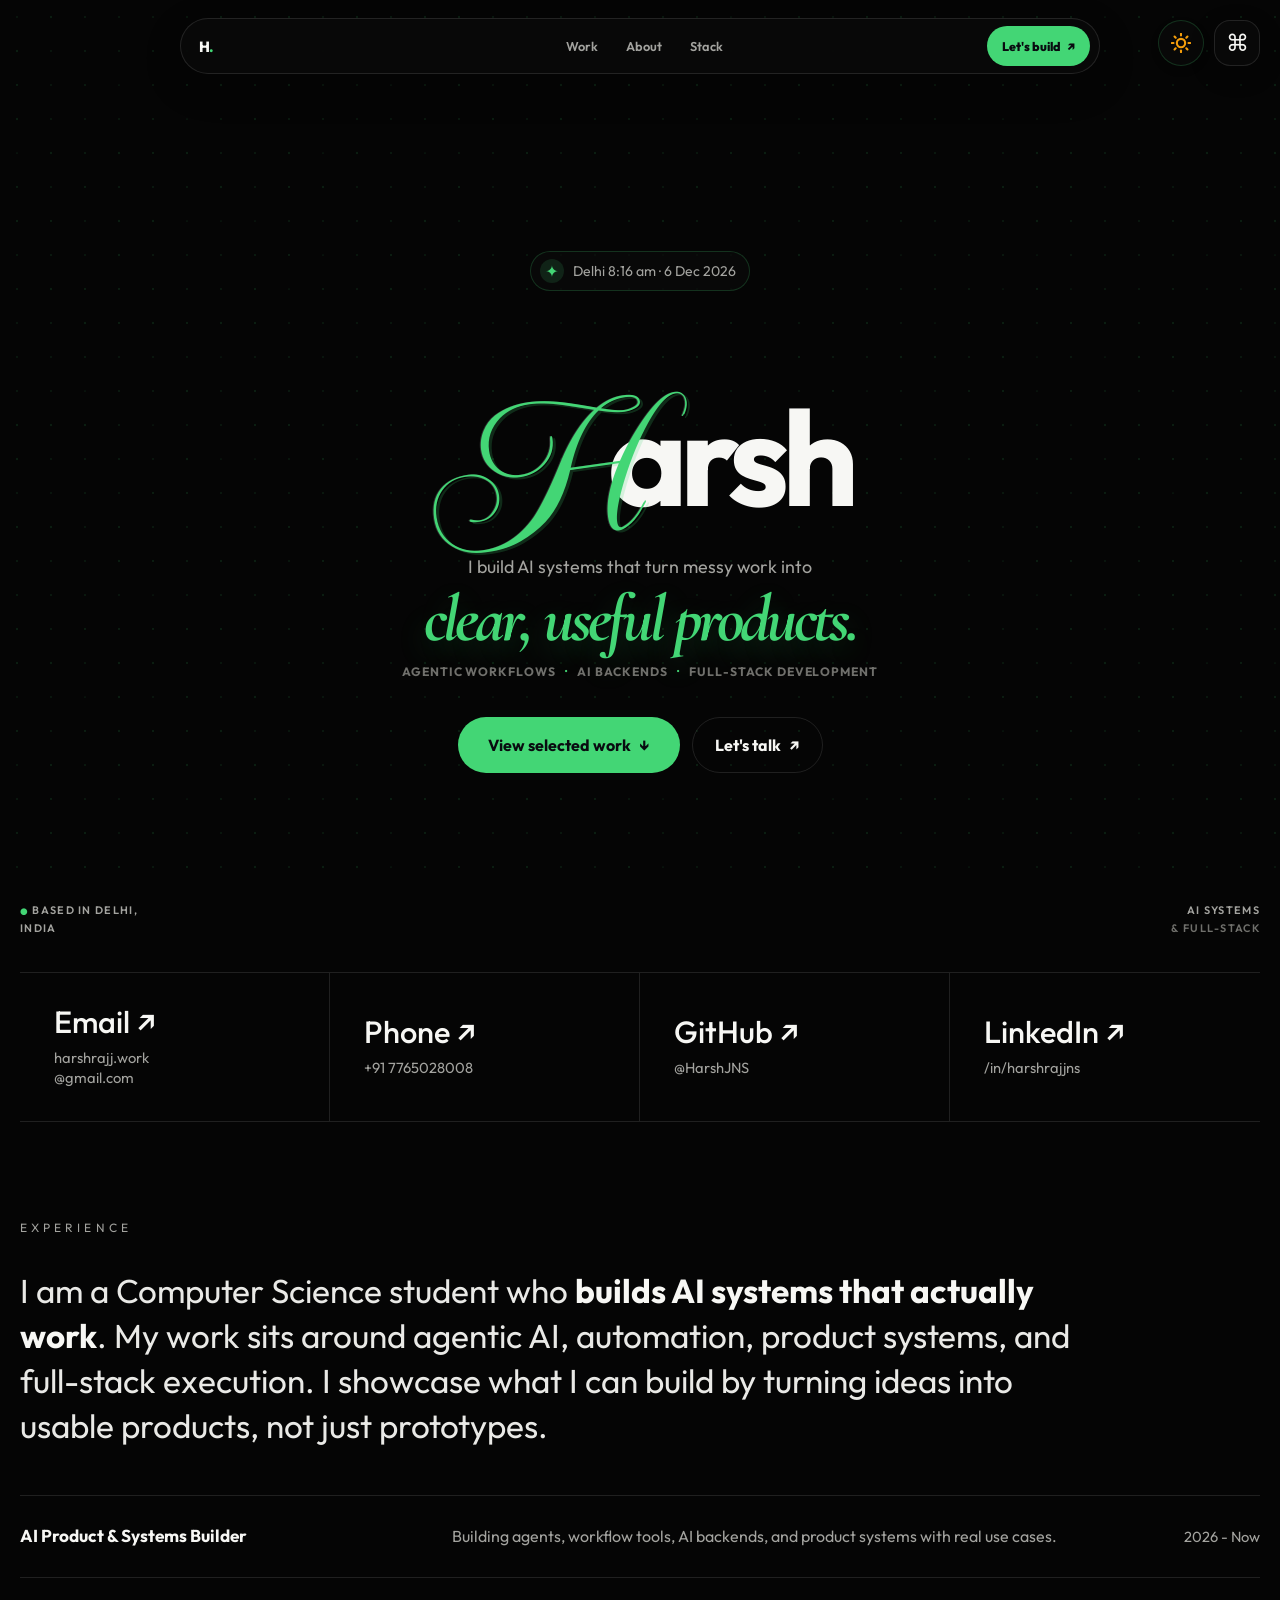
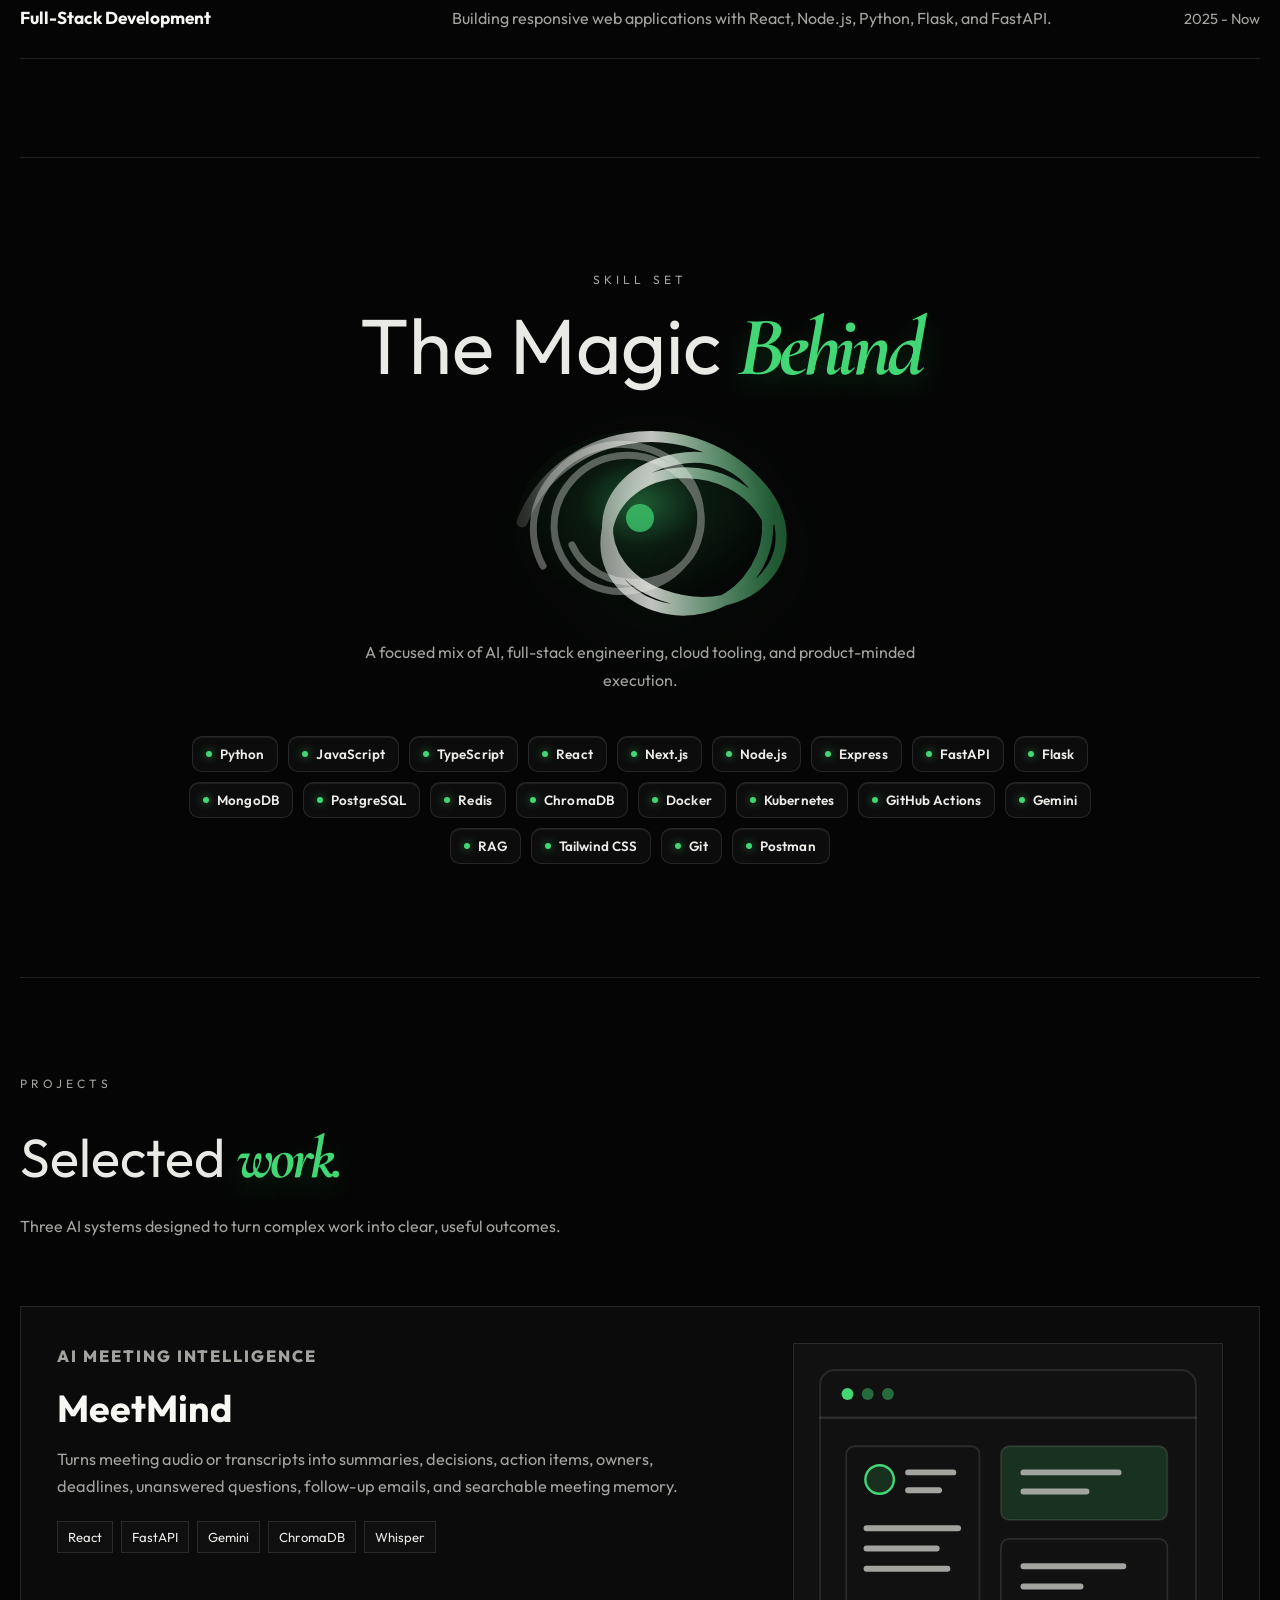
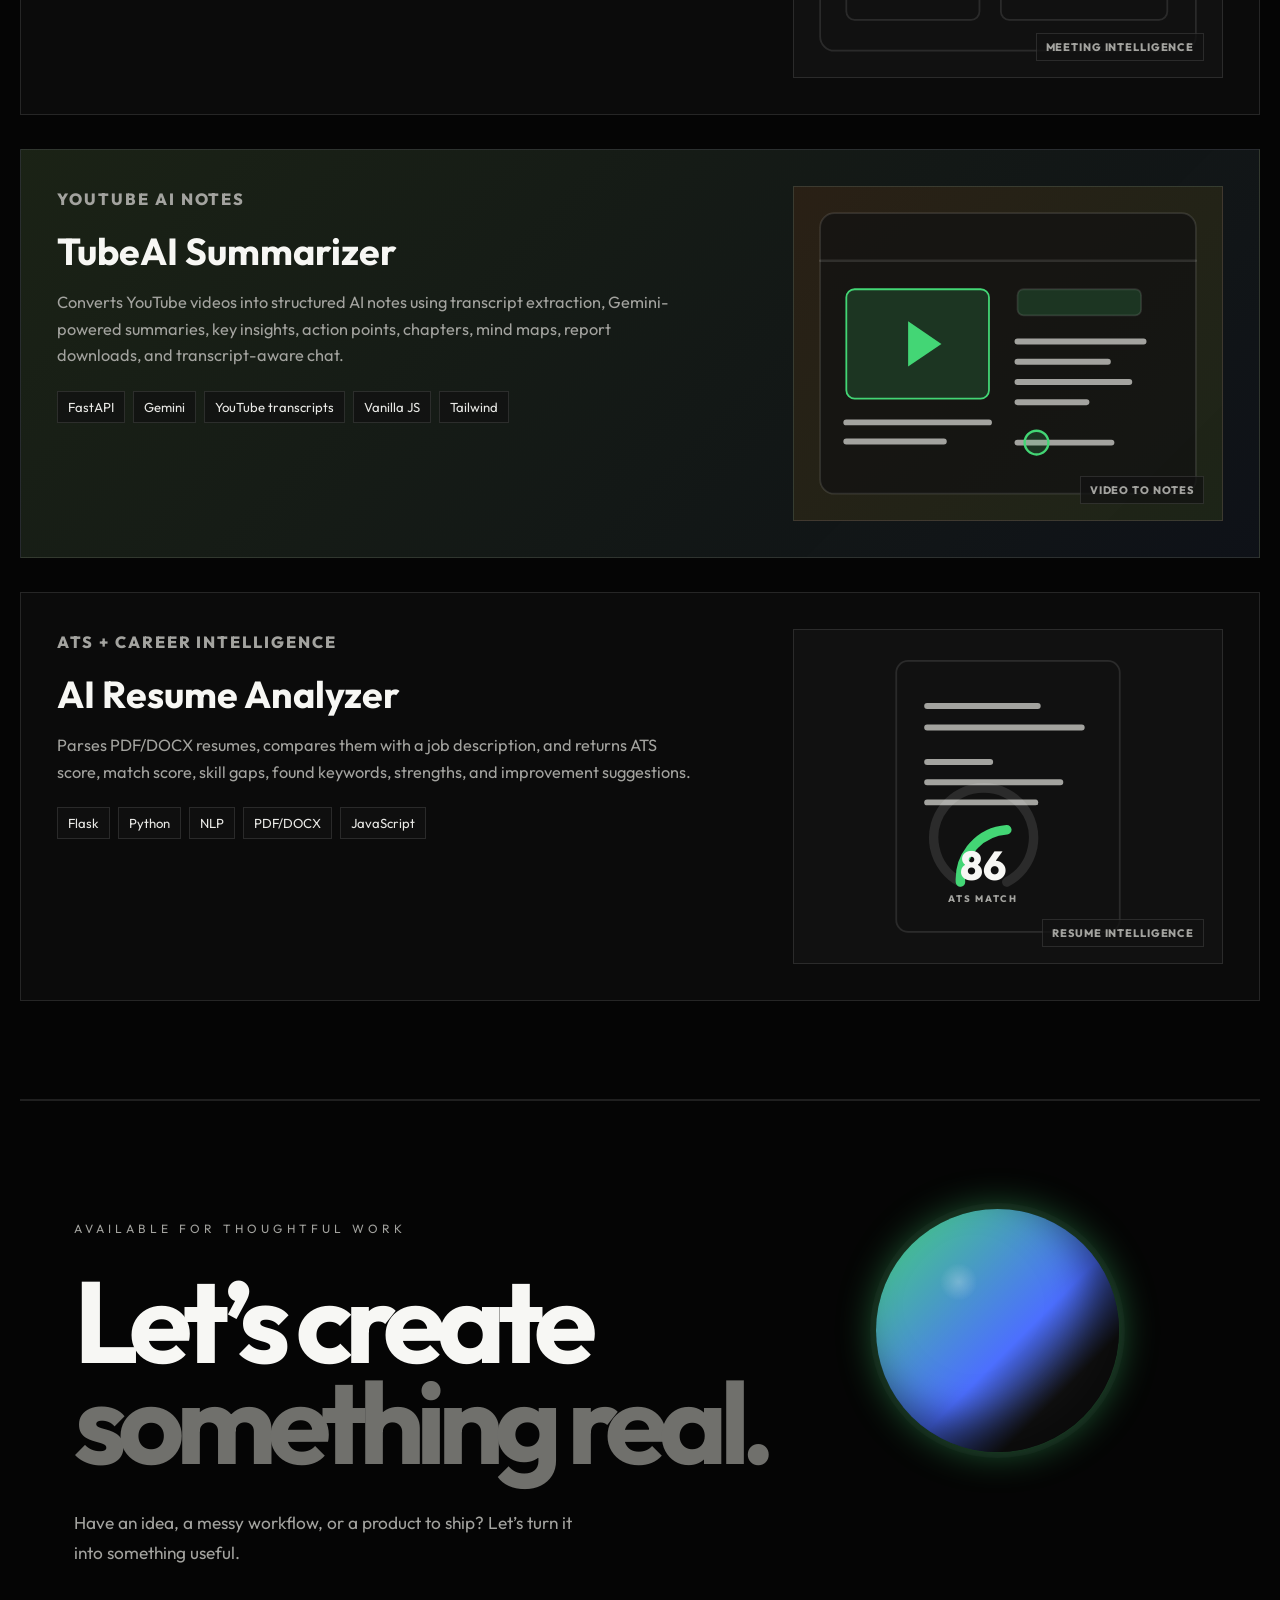
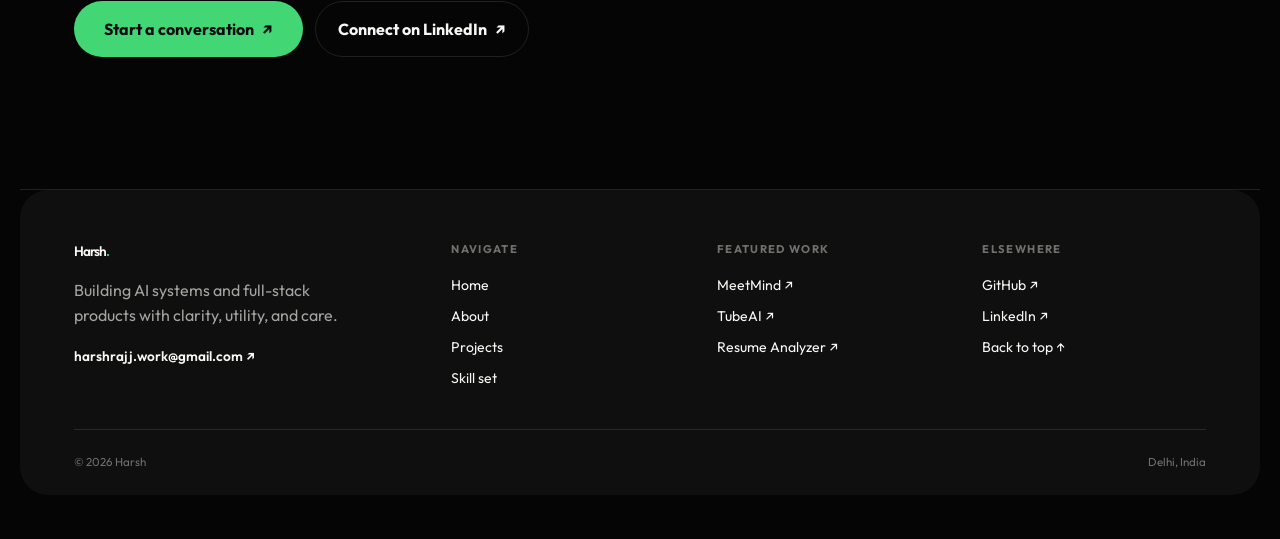
==== index.html @ 59983c9c "Refine portfolio interactions and visual style" ====
<!doctype html>
<html lang="en">
  <head>
    <meta charset="UTF-8" />
    <meta name="viewport" content="width=device-width, initial-scale=1.0" />
    <meta
      name="description"
      content="Harsh - AI systems builder creating agents, workflows, full-stack applications, and AI-driven backends."
    />
    <title>Harsh | Portfolio</title>
    <link rel="preconnect" href="https://fonts.googleapis.com" />
    <link rel="preconnect" href="https://fonts.gstatic.com" crossorigin />
    <link
      href="https://fonts.googleapis.com/css2?family=Cormorant+Garamond:ital,wght@1,600;1,700&family=Imperial+Script&family=Outfit:wght@400;500;600;700;800&display=swap"
      rel="stylesheet"
    />
    <link rel="stylesheet" href="styles.css" />
    <script>
      (function() {
        const theme = localStorage.getItem('theme') || 'dark';
        document.documentElement.setAttribute('data-theme', theme);
      })();
    </script>
  </head>
  <body data-theme="dark">
    <canvas class="interactive-dots" id="interactiveDots" aria-hidden="true"></canvas>
    <div class="gamer-cursor" id="gamerCursor" aria-hidden="true"><span class="cursor-core"></span><span class="cursor-corners"></span></div>

    <!-- Theme Transition Ripple Overlay -->
    <div class="theme-transition-ripple" id="themeRipple"></div>

    <!-- Fixed Theme Toggle Button -->
    <button id="themeToggle" class="theme-toggle-btn" aria-label="Toggle light and dark theme" title="Toggle theme">
      <svg class="sun-icon" viewBox="0 0 24 24" width="20" height="20" fill="none" stroke="currentColor" stroke-width="2.5" stroke-linecap="round" stroke-linejoin="round">
        <circle cx="12" cy="12" r="5"></circle>
        <line x1="12" y1="1" x2="12" y2="3"></line>
        <line x1="12" y1="21" x2="12" y2="23"></line>
        <line x1="4.22" y1="4.22" x2="5.64" y2="5.64"></line>
        <line x1="18.36" y1="18.36" x2="19.78" y2="19.78"></line>
        <line x1="1" y1="12" x2="3" y2="12"></line>
        <line x1="21" y1="12" x2="23" y2="12"></line>
        <line x1="4.22" y1="19.78" x2="5.64" y2="18.36"></line>
        <line x1="18.36" y1="5.64" x2="19.78" y2="4.22"></line>
      </svg>
      <svg class="moon-icon" viewBox="0 0 24 24" width="20" height="20" fill="none" stroke="currentColor" stroke-width="2.5" stroke-linecap="round" stroke-linejoin="round">
        <path d="M21 12.79A9 9 0 1 1 11.21 3 7 7 0 0 0 21 12.79z"></path>
      </svg>
    </button>

    <button id="sideDockToggle" class="command-dock-toggle" type="button" aria-label="Open navigation" aria-controls="sideDock" aria-expanded="false" title="Open navigation (⌘K)">⌘</button>

    <div class="command-overlay" id="sideDock" aria-hidden="true">
      <section class="command-palette" role="dialog" aria-modal="true" aria-label="Command menu">
        <div class="command-search">
          <span aria-hidden="true">⌕</span>
          <input id="commandSearch" type="search" placeholder="Type a command or search..." autocomplete="off" />
          <kbd>Esc</kbd>
        </div>
        <p class="command-label">Navigate</p>
        <nav class="command-list" aria-label="Quick navigation">
          <a class="command-item" href="#top" data-command="home start top"><span>⌂</span><b>Home<small>Back to the beginning</small></b><em>↵</em></a>
          <a class="command-item" href="#experience" data-command="about experience"><span>◉</span><b>About<small>My background and focus</small></b></a>
          <a class="command-item" href="#projects" data-command="work projects meetmind tubeai resume"><span>▣</span><b>Projects<small>View selected work</small></b></a>
          <a class="command-item" href="#expertise" data-command="skills stack mern docker kubernetes"><span>✦</span><b>Skill set<small>Tools and technologies</small></b></a>
          <a class="command-item" href="#ask" data-command="contact talk email hire"><span>↗</span><b>Let's talk<small>Start a conversation</small></b></a>
        </nav>
        <div class="command-footer"><span>↑ ↓ Navigate</span><span>↵ Open</span><span>⌘K Toggle</span></div>
      </section>
    </div>

    <nav class="site-nav" aria-label="Primary navigation">
      <a class="nav-brand" href="#top" aria-label="Harsh home">H<span>.</span></a>
      <div class="nav-links">
        <a href="#projects">Work</a>
        <a href="#experience">About</a>
        <a href="#expertise">Stack</a>
      </div>
      <a class="nav-cta" href="#ask">Let's build <span aria-hidden="true">↗</span></a>
    </nav>

    <main class="site-shell" id="top">
      <header class="hero">
        <p class="meta-line"><span class="meta-icon" aria-hidden="true">✦</span><span id="clock">Delhi</span></p>
        <div class="name-mark" aria-label="Harsh">
          <span class="first-name"><span class="calligraphy-h">H</span><span>arsh</span></span>
        </div>
        <p class="intro-copy">
          I build AI systems that turn messy work into<br />
          <span class="display-script">clear, useful products.</span>
        </p>
        <p class="hero-context">Agentic workflows <span>·</span> AI backends <span>·</span> Full-stack development</p>
        <div class="hero-actions">
          <a class="primary-link" href="#projects">View selected work <span aria-hidden="true">↓</span></a>
          <a class="secondary-link" href="#ask">Let's talk <span aria-hidden="true">↗</span></a>
        </div>
        <div class="hero-corners" aria-label="Location and focus">
          <p><span aria-hidden="true">●</span> Based in Delhi,<br />India</p>
          <p>AI systems<br /><em>&amp; full-stack</em></p>
        </div>
      </header>

      <section class="top-links" aria-label="Important links">
        <a href="mailto:harshrajj.work@gmail.com"><strong>Email ↗</strong><span>harshrajj.work<br />@gmail.com</span></a>
        <a href="tel:+917765028008"><strong>Phone ↗</strong><span>+91 7765028008</span></a>
        <a href="https://github.com/HarshJNS" target="_blank" rel="noopener noreferrer"><strong>GitHub ↗</strong><span>@HarshJNS</span></a>
        <a href="https://www.linkedin.com/in/harshrajjns" target="_blank" rel="noopener noreferrer"><strong>LinkedIn ↗</strong><span>/in/harshrajjns</span></a>
      </section>

      <section class="section" id="experience">
        <p class="label">Experience</p>
        <p class="lead">
          I am a Computer Science student who <strong>builds AI systems that actually work</strong>.
          My work sits around agentic AI, automation, product systems, and full-stack execution.
          I showcase what I can build by turning ideas into usable products, not just prototypes.
        </p>

        <div class="rows">
          <article class="row">
            <h2>AI Product & Systems Builder</h2>
            <p>Building agents, workflow tools, AI backends, and product systems with real use cases.</p>
            <span>2026 - Now</span>
          </article>
          <article class="row">
            <h2>Full-Stack Development</h2>
            <p>Building responsive web applications with React, Node.js, Python, Flask, and FastAPI.</p>
            <span>2025 - Now</span>
          </article>
        </div>
      </section>

      <section class="section skill-showcase" id="expertise">
        <p class="label">Skill set</p>
        <p class="statement skill-statement">
          The Magic <span class="display-script">Behind</span>
        </p>
        <svg class="skill-orb" viewBox="0 0 420 250" aria-hidden="true">
          <defs>
            <radialGradient id="orbGlow" cx="50%" cy="42%" r="58%"><stop offset="0" stop-color="var(--accent-color)" stop-opacity=".38"/><stop offset=".42" stop-color="var(--accent-color)" stop-opacity=".08"/><stop offset="1" stop-color="var(--accent-color)" stop-opacity="0"/></radialGradient>
            <linearGradient id="orbStroke" x1="0" x2="1"><stop stop-color="var(--ink)" stop-opacity=".14"/><stop offset=".5" stop-color="var(--ink)" stop-opacity=".78"/><stop offset="1" stop-color="var(--accent-color)" stop-opacity=".38"/></linearGradient>
          </defs>
          <ellipse cx="210" cy="125" rx="122" ry="88" fill="url(#orbGlow)"/>
          <path d="M92 129c37-93 163-116 235-39 62 66-5 144-95 112-76-27-74-119 15-136 73-14 119 61 71 121-48 59-154 25-141-49 12-72 127-80 162-9" fill="none" stroke="url(#orbStroke)" stroke-linecap="round" stroke-width="11"/>
          <path d="M113 173c-35-65 31-139 103-118 78 23 71 128-10 142-69 13-108-64-62-112 50-52 143-7 125 59-15 58-104 60-127 8" fill="none" stroke="var(--ink)" stroke-linecap="round" stroke-opacity=".34" stroke-width="7"/>
          <circle cx="210" cy="125" r="14" fill="var(--accent-color)" fill-opacity=".72"/>
        </svg>
        <p class="section-support">A focused mix of AI, full-stack engineering, cloud tooling, and product-minded execution.</p>
        <ul class="skill-pills" aria-label="Technology stack">
          <li>Python</li><li>JavaScript</li><li>TypeScript</li><li>React</li><li>Next.js</li><li>Node.js</li><li>Express</li><li>FastAPI</li><li>Flask</li><li>MongoDB</li><li>PostgreSQL</li><li>Redis</li><li>ChromaDB</li><li>Docker</li><li>Kubernetes</li><li>GitHub Actions</li><li>Gemini</li><li>RAG</li><li>Tailwind CSS</li><li>Git</li><li>Postman</li>
        </ul>
      </section>

      <section class="section" id="projects">
        <p class="label">Projects</p>
        <p class="statement projects-statement">Selected <span class="display-script">work.</span></p>
        <p class="section-support">Three AI systems designed to turn complex work into clear, useful outcomes.</p>

        <div class="project-list">
          <article class="project">
            <div class="project-copy">
              <p class="project-kicker">AI Meeting Intelligence</p>
              <h2>MeetMind</h2>
              <p>
                Turns meeting audio or transcripts into summaries, decisions, action items,
                owners, deadlines, unanswered questions, follow-up emails, and searchable meeting
                memory.
              </p>
              <div class="tags">
                <span>React</span><span>FastAPI</span><span>Gemini</span><span>ChromaDB</span><span>Whisper</span>
              </div>
              <a href="https://github.com/HarshJNS/MeetMind" target="_blank" rel="noopener noreferrer">View GitHub ↗</a>
            </div>
            <div class="project-visual meetmind-visual" aria-hidden="true">
              <svg viewBox="0 0 360 280" role="presentation">
                <rect class="visual-window" x="22" y="22" width="316" height="236" rx="12" />
                <path class="visual-line" d="M22 62h316" />
                <circle class="visual-dot" cx="45" cy="42" r="5" />
                <circle class="visual-dot faint" cx="62" cy="42" r="5" />
                <circle class="visual-dot faint" cx="79" cy="42" r="5" />
                <rect class="visual-panel" x="44" y="86" width="112" height="146" rx="7" />
                <circle class="visual-avatar" cx="72" cy="114" r="12" />
                <path class="visual-line thick" d="M96 108h38M96 123h26M61 155h77M61 172h59M61 189h68" />
                <rect class="visual-panel highlight" x="174" y="86" width="140" height="62" rx="7" />
                <path class="visual-line thick" d="M193 108h80M193 124h53" />
                <rect class="visual-panel" x="174" y="164" width="140" height="68" rx="7" />
                <path class="visual-line thick" d="M193 187h84M193 204h48" />
              </svg>
              <span class="visual-caption">Meeting intelligence</span>
            </div>
          </article>

          <article class="project tube-project">
            <div class="project-copy">
              <p class="project-kicker">YouTube AI Notes</p>
              <h2>TubeAI Summarizer</h2>
              <p>
                Converts YouTube videos into structured AI notes using transcript extraction,
                Gemini-powered summaries, key insights, action points, chapters, mind maps,
                report downloads, and transcript-aware chat.
              </p>
              <div class="tags">
                <span>FastAPI</span><span>Gemini</span><span>YouTube transcripts</span><span>Vanilla JS</span><span>Tailwind</span>
              </div>
              <a href="https://github.com/HarshJNS/yt_summarizer" target="_blank" rel="noopener noreferrer">View GitHub ↗</a>
            </div>
            <div class="project-visual tube-visual" aria-hidden="true">
              <svg viewBox="0 0 360 280" role="presentation">
                <rect class="visual-window" x="22" y="22" width="316" height="236" rx="12" />
                <path class="visual-line" d="M22 62h316" />
                <rect class="video-frame" x="44" y="86" width="120" height="92" rx="7" />
                <path class="play-symbol" d="m96 113 28 19-28 19z" />
                <path class="visual-line thick" d="M44 198h120M44 214h82" />
                <rect class="visual-panel highlight" x="188" y="86" width="104" height="22" rx="5" />
                <path class="visual-line thick" d="M188 130h106M188 147h76M188 164h94M188 181h58M188 215h79" />
                <circle class="visual-avatar" cx="204" cy="215" r="10" />
              </svg>
              <span class="visual-caption">Video to notes</span>
            </div>
          </article>

          <article class="project no-image">
            <div class="project-copy">
              <p class="project-kicker">ATS + Career Intelligence</p>
              <h2>AI Resume Analyzer</h2>
              <p>
                Parses PDF/DOCX resumes, compares them with a job description, and returns ATS score,
                match score, skill gaps, found keywords, strengths, and improvement suggestions.
              </p>
              <div class="tags">
                <span>Flask</span><span>Python</span><span>NLP</span><span>PDF/DOCX</span><span>JavaScript</span>
              </div>
              <a href="https://github.com/HarshJNS/Intelli_resume_analyzer_2" target="_blank" rel="noopener noreferrer">View GitHub ↗</a>
            </div>
            <div class="project-visual resume-visual" aria-hidden="true">
              <svg viewBox="0 0 360 280" role="presentation">
                <rect class="resume-sheet" x="86" y="26" width="188" height="228" rx="10" />
                <path class="visual-line thick" d="M112 64h93M112 82h130M112 111h53M112 128h112M112 145h91" />
                <path class="score-ring" d="M140 212a42 42 0 1 1 39 0" />
                <path class="score-ring accent" d="M140 212a42 42 0 0 1 39-44" />
                <text class="score-number" x="159" y="210" text-anchor="middle">86</text>
                <text class="score-label" x="159" y="229" text-anchor="middle">ATS MATCH</text>
              </svg>
              <span class="visual-caption">Resume intelligence</span>
            </div>
          </article>
        </div>
      </section>

      <section class="contact-cta" id="ask">
        <p class="label">Available for thoughtful work</p>
        <div class="contact-orb" aria-hidden="true"></div>
        <h2>Let’s create<br /><span>something real.</span></h2>
        <p>Have an idea, a messy workflow, or a product to ship? Let’s turn it into something useful.</p>
        <div class="contact-cta-actions">
          <a class="primary-link" href="mailto:harshrajj.work@gmail.com">Start a conversation <span aria-hidden="true">↗</span></a>
          <a class="secondary-link" href="https://www.linkedin.com/in/harshrajjns" target="_blank" rel="noopener noreferrer">Connect on LinkedIn <span aria-hidden="true">↗</span></a>
        </div>
      </section>

      <footer class="footer premium-footer">
        <div class="footer-brand">
          <a class="footer-mark" href="#top">Harsh<span>.</span></a>
          <p>Building AI systems and full-stack products with clarity, utility, and care.</p>
          <a href="mailto:harshrajj.work@gmail.com">harshrajj.work@gmail.com ↗</a>
        </div>
        <div class="footer-column">
          <p>Navigate</p>
          <a href="#top">Home</a><a href="#experience">About</a><a href="#projects">Projects</a><a href="#expertise">Skill set</a>
        </div>
        <div class="footer-column">
          <p>Featured work</p>
          <a href="https://github.com/HarshJNS/MeetMind" target="_blank" rel="noopener noreferrer">MeetMind ↗</a>
          <a href="https://github.com/HarshJNS/yt_summarizer" target="_blank" rel="noopener noreferrer">TubeAI ↗</a>
          <a href="https://github.com/HarshJNS/Intelli_resume_analyzer_2" target="_blank" rel="noopener noreferrer">Resume Analyzer ↗</a>
        </div>
        <div class="footer-column">
          <p>Elsewhere</p>
          <a href="https://github.com/HarshJNS" target="_blank" rel="noopener noreferrer">GitHub ↗</a>
          <a href="https://www.linkedin.com/in/harshrajjns" target="_blank" rel="noopener noreferrer">LinkedIn ↗</a>
          <a href="#top">Back to top ↑</a>
        </div>
        <div class="footer-bottom"><span>© 2026 Harsh</span><span>Delhi, India</span></div>
      </footer>
    </main>

    <div id="toast" class="toast" role="status" aria-live="polite">Email copied</div>
    <script src="script.js"></script>
  </body>
</html>
---- styles.css ----
:root {
  /* Default variables (fallback) */
  --bg: #f7f7f5;
  --text: #1a1a1a;
  --muted: #676767;
  --soft: #919191;
  --line: #deded9;
  --ink: #111111;
  --blue: #deebff;
  --green: #dff6df;
  --green-strong: #bfe9c7;
  --peach: #ffe7d7;
  
  --bg-glow: radial-gradient(circle at 50% 0%, rgba(191, 233, 199, 0.42), transparent 34rem);
  --bg-grid-color: rgba(51, 94, 65, 0.035);
  --card-bg: rgba(255, 255, 255, 0.54);
  --project-bg: rgba(255, 255, 255, 0.62);
  --header-bg: rgba(255, 255, 255, 0.44);
  --accent-color: #168f4b;
  --border-glow: rgba(22, 143, 75, 0.17);
  --shadow-color: rgba(22, 143, 75, 0.18);
  --text-outline: rgba(7, 18, 38, 0.68);
  --text-outline-soft: rgba(7, 18, 38, 0.12);
  --btn-hover: #0c6f37;
  --inner-visual-bg: #ffffff;
  --kicker-color: #287749;

  --gradient-1-start: rgba(223, 246, 223, 0.72);
  --gradient-1-end: rgba(255, 255, 255, 0.48);
  --gradient-2-start: rgba(222, 235, 255, 0.62);
  --gradient-2-end: rgba(255, 255, 255, 0.48);
  --gradient-3-start: rgba(255, 227, 207, 0.62);
  --gradient-3-end: rgba(255, 255, 255, 0.46);
  
  --cursor-ring-color: rgba(22, 143, 75, 0.4);
  --cursor-dot-color: #168f4b;
}

:root[data-theme="light"] {
  --bg: #f7f7f5;
  --text: #1a1a1a;
  --muted: #676767;
  --soft: #919191;
  --line: #deded9;
  --ink: #111111;
  --blue: #deebff;
  --green: #dff6df;
  --green-strong: #bfe9c7;
  --peach: #ffe7d7;
  
  --bg-glow: radial-gradient(circle at 50% 0%, rgba(191, 233, 199, 0.42), transparent 34rem);
  --bg-grid-color: rgba(51, 94, 65, 0.035);
  --card-bg: rgba(255, 255, 255, 0.54);
  --project-bg: rgba(255, 255, 255, 0.62);
  --header-bg: rgba(255, 255, 255, 0.44);
  --accent-color: #168f4b;
  --border-glow: rgba(22, 143, 75, 0.17);
  --shadow-color: rgba(22, 143, 75, 0.18);
  --text-outline: rgba(7, 18, 38, 0.68);
  --text-outline-soft: rgba(7, 18, 38, 0.12);
  --btn-hover: #0c6f37;
  --inner-visual-bg: #ffffff;
  --kicker-color: #287749;

  --gradient-1-start: rgba(223, 246, 223, 0.72);
  --gradient-1-end: rgba(255, 255, 255, 0.48);
  --gradient-2-start: rgba(222, 235, 255, 0.62);
  --gradient-2-end: rgba(255, 255, 255, 0.48);
  --gradient-3-start: rgba(255, 227, 207, 0.62);
  --gradient-3-end: rgba(255, 255, 255, 0.46);
  
  --cursor-ring-color: rgba(22, 143, 75, 0.4);
  --cursor-dot-color: #168f4b;
}

:root[data-theme="dark"] {
  --bg: #050505;
  --text: #e9e9e6;
  --muted: #a3a39f;
  --soft: #70706c;
  --line: rgba(255, 255, 255, 0.11);
  --ink: #f7f7f4;
  --blue: #141414;
  --green: #102317;
  --green-strong: #43d675;
  --peach: #211811;

  --bg-glow:
    radial-gradient(circle at 50% -10%, rgba(200, 255, 90, 0.12), transparent 32rem),
    radial-gradient(circle at 84% 18%, rgba(113, 93, 255, 0.09), transparent 24rem);
  --bg-grid-color: rgba(255, 255, 255, 0.035);
  --card-bg: rgba(18, 18, 18, 0.76);
  --project-bg: rgba(14, 14, 14, 0.72);
  --header-bg: rgba(10, 10, 10, 0.7);
  --accent-color: #43d675;
  --border-glow: rgba(67, 214, 117, 0.2);
  --shadow-color: rgba(67, 214, 117, 0.18);
  --text-outline: rgba(245, 247, 250, 0.17);
  --text-outline-soft: rgba(245, 247, 250, 0.07);
  --btn-hover: #7af09f;
  --inner-visual-bg: #111111;
  --kicker-color: #7af09f;

  --gradient-1-start: rgba(31, 40, 25, 0.86);
  --gradient-1-end: rgba(17, 21, 29, 0.78);
  --gradient-2-start: rgba(28, 31, 50, 0.86);
  --gradient-2-end: rgba(17, 21, 29, 0.78);
  --gradient-3-start: rgba(47, 35, 22, 0.82);
  --gradient-3-end: rgba(17, 21, 29, 0.78);
}

* {
  box-sizing: border-box;
  margin: 0;
  padding: 0;
}

html {
  scroll-behavior: smooth;
  background: var(--bg);
}

body {
  min-height: 100vh;
  background: var(--bg);
  color: var(--text);
  font-family: Outfit, ui-sans-serif, system-ui, -apple-system, BlinkMacSystemFont, "Segoe UI", sans-serif;
  overflow-x: hidden;
  transition: background-color 0.4s ease, color 0.4s ease, border-color 0.4s ease;
}

body.has-custom-cursor,
body.has-custom-cursor a,
body.has-custom-cursor button,
body.has-custom-cursor input,
body.has-custom-cursor textarea,
body.has-custom-cursor select {
  cursor: none;
}

.gamer-cursor {
  position: fixed;
  top: 0;
  left: 0;
  z-index: 10001;
  width: 34px;
  height: 34px;
  opacity: 0;
  pointer-events: none;
  transform: translate3d(-50%, -50%, 0) scale(0.72);
  transition: opacity 160ms ease, transform 160ms ease;
  will-change: transform;
}

.gamer-cursor::before,
.gamer-cursor::after {
  position: absolute;
  inset: 3px;
  content: "";
  border: 1px solid var(--accent-color);
  clip-path: polygon(28% 0, 72% 0, 100% 28%, 100% 72%, 72% 100%, 28% 100%, 0 72%, 0 28%);
  box-shadow: 0 0 14px color-mix(in srgb, var(--accent-color) 70%, transparent), inset 0 0 9px color-mix(in srgb, var(--accent-color) 20%, transparent);
}

.gamer-cursor::after {
  inset: 0;
  border-color: color-mix(in srgb, var(--accent-color) 54%, transparent);
  transform: rotate(45deg) scale(0.55);
}

.cursor-core {
  position: absolute;
  top: 50%;
  left: 50%;
  width: 5px;
  height: 5px;
  border-radius: 50%;
  background: var(--accent-color);
  box-shadow: 0 0 12px var(--accent-color);
  transform: translate(-50%, -50%);
}

.cursor-corners {
  position: absolute;
  inset: -4px;
  background:
    linear-gradient(var(--accent-color), var(--accent-color)) left top / 9px 1px no-repeat,
    linear-gradient(var(--accent-color), var(--accent-color)) left top / 1px 9px no-repeat,
    linear-gradient(var(--accent-color), var(--accent-color)) right top / 9px 1px no-repeat,
    linear-gradient(var(--accent-color), var(--accent-color)) right top / 1px 9px no-repeat,
    linear-gradient(var(--accent-color), var(--accent-color)) left bottom / 9px 1px no-repeat,
    linear-gradient(var(--accent-color), var(--accent-color)) left bottom / 1px 9px no-repeat,
    linear-gradient(var(--accent-color), var(--accent-color)) right bottom / 9px 1px no-repeat,
    linear-gradient(var(--accent-color), var(--accent-color)) right bottom / 1px 9px no-repeat;
  opacity: 0.78;
}

.gamer-cursor.is-visible {
  opacity: 1;
}

.gamer-cursor.is-active {
  transform: translate3d(-50%, -50%, 0) scale(1.18) rotate(45deg);
}

.interactive-dots {
  position: fixed;
  inset: 0;
  z-index: 0;
  width: 100%;
  height: 100%;
  pointer-events: none;
}

a,
button,
input {
  font: inherit;
}

a {
  color: inherit;
  text-decoration: none;
}

::selection {
  background: var(--accent-color);
  color: #090b10;
}

:focus-visible {
  outline: 2px solid var(--accent-color);
  outline-offset: 4px;
}

button {
  cursor: pointer;
}

.site-shell {
  position: relative;
  z-index: 1;
  width: min(1240px, calc(100% - 40px));
  margin: 0 auto;
}

.side-dock {
  position: fixed;
  top: 22px;
  left: 24px;
  z-index: 90;
  display: flex;
  flex-direction: column;
  align-items: stretch;
  width: 174px;
  padding: 6px 0;
  border: 0;
  background: transparent;
  opacity: 0;
  pointer-events: none;
  transform: translateX(calc(-100% - 30px));
  transition: transform 320ms cubic-bezier(0.16, 1, 0.3, 1), opacity 180ms ease;
}

.side-dock.is-open {
  opacity: 1;
  pointer-events: auto;
  transform: translateX(0);
}

.command-dock-toggle {
  position: fixed;
  top: 20px;
  right: 20px;
  z-index: 1001;
  display: grid;
  width: 46px;
  height: 46px;
  place-items: center;
  border: 1px solid var(--line);
  border-radius: 16px;
  background: var(--header-bg);
  box-shadow: 0 8px 28px rgba(0, 0, 0, 0.14);
  color: var(--ink);
  font-family: Outfit, sans-serif;
  font-size: 1.45rem;
  line-height: 1;
  backdrop-filter: blur(14px) saturate(150%);
  -webkit-backdrop-filter: blur(14px) saturate(150%);
  transition: transform 180ms ease, border-color 180ms ease, background 180ms ease;
}

.command-dock-toggle:hover,
.command-dock-toggle[aria-expanded="true"] {
  border-color: var(--accent-color);
  background: color-mix(in srgb, var(--accent-color) 12%, var(--header-bg));
  transform: translateY(-2px);
}

.command-overlay {
  position: fixed;
  inset: 0;
  z-index: 1000;
  display: grid;
  place-items: center;
  padding: 24px;
  background: rgba(0, 0, 0, 0.46);
  backdrop-filter: blur(8px);
  -webkit-backdrop-filter: blur(8px);
  opacity: 0;
  pointer-events: none;
  transition: opacity 180ms ease, visibility 180ms ease;
  visibility: hidden;
}

.command-overlay.is-open {
  opacity: 1;
  pointer-events: auto;
  visibility: visible;
}

.command-palette {
  width: min(100%, 620px);
  overflow: hidden;
  border: 1px solid var(--line);
  border-radius: 20px;
  background: color-mix(in srgb, var(--inner-visual-bg) 94%, transparent);
  box-shadow: 0 32px 90px rgba(0, 0, 0, 0.48);
  transform: translateY(14px) scale(0.98);
  transition: transform 220ms cubic-bezier(0.16, 1, 0.3, 1);
}

.command-overlay.is-open .command-palette {
  transform: translateY(0) scale(1);
}

.command-search {
  display: grid;
  grid-template-columns: auto 1fr auto;
  align-items: center;
  gap: 12px;
  min-height: 66px;
  padding: 0 18px;
  border-bottom: 1px solid var(--line);
  color: var(--soft);
}

.command-search > span {
  font-size: 1.7rem;
  line-height: 1;
  transform: rotate(-20deg);
}

.command-search input {
  width: 100%;
  border: 0;
  outline: 0;
  background: transparent;
  color: var(--ink);
  font: inherit;
  font-size: 1rem;
}

.command-search input::placeholder {
  color: var(--soft);
}

.command-search kbd {
  padding: 5px 8px;
  border: 1px solid var(--line);
  border-radius: 6px;
  color: var(--soft);
  font-size: 0.68rem;
  font-family: Outfit, sans-serif;
}

.command-label {
  margin: 18px 18px 9px;
  color: var(--soft);
  font-size: 0.63rem;
  font-weight: 800;
  letter-spacing: 0.16em;
  text-transform: uppercase;
}

.command-list {
  display: grid;
  gap: 3px;
  max-height: 364px;
  padding: 0 10px 14px;
  overflow: auto;
}

.command-item {
  display: grid;
  grid-template-columns: 34px 1fr auto;
  align-items: center;
  gap: 12px;
  min-height: 58px;
  padding: 9px 12px;
  border-radius: 11px;
  color: var(--text);
  transition: background 140ms ease, color 140ms ease;
}

.command-item:hover,
.command-item.is-active {
  background: color-mix(in srgb, var(--accent-color) 12%, var(--card-bg));
}

.command-item > span {
  display: grid;
  width: 30px;
  height: 30px;
  place-items: center;
  border: 1px solid var(--line);
  border-radius: 8px;
  color: var(--accent-color);
  font-size: 0.9rem;
}

.command-item b {
  color: var(--ink);
  font-size: 0.9rem;
  font-weight: 600;
}

.command-item small {
  display: block;
  margin-top: 2px;
  color: var(--muted);
  font-size: 0.73rem;
  font-weight: 400;
}

.command-item em {
  color: var(--soft);
  font-size: 0.9rem;
  font-style: normal;
}

.command-footer {
  display: flex;
  flex-wrap: wrap;
  justify-content: flex-end;
  gap: 14px;
  padding: 12px 18px;
  border-top: 1px solid var(--line);
  color: var(--soft);
  font-size: 0.66rem;
}

.side-dock a {
  display: flex;
  align-items: center;
  gap: 8px;
  min-height: 32px;
  padding: 6px 8px;
  border-radius: 8px;
  color: var(--muted);
  font-size: 0.66rem;
  font-weight: 600;
  letter-spacing: 0.02em;
  transition: background 180ms ease, color 180ms ease, transform 180ms ease;
}

.side-dock a:hover {
  background: color-mix(in srgb, var(--accent-color) 14%, transparent);
  color: var(--ink);
  transform: translateX(2px);
}

.dock-monogram {
  flex: 0 0 44px;
  justify-content: flex-start;
  min-height: 42px !important;
  padding: 0 !important;
  color: var(--ink) !important;
  font-family: "Imperial Script", cursive;
  font-size: 2rem !important;
  line-height: 1;
}

.dock-header {
  display: flex;
  align-items: center;
  gap: 10px;
}

.dock-role {
  display: grid;
  gap: 4px;
  padding-left: 11px;
  border-left: 1px solid var(--line);
  text-transform: uppercase;
}

.dock-role b,
.dock-role small {
  display: block;
  font-size: 0.53rem;
  font-weight: 700;
  letter-spacing: 0.18em;
  line-height: 1;
  white-space: nowrap;
}

.dock-role b {
  color: var(--muted);
}

.dock-role small {
  color: var(--accent-color);
  font-size: 0.5rem;
}

.dock-monogram span {
  color: var(--accent-color);
  font-family: Outfit, sans-serif;
  font-size: 1rem;
  font-weight: 800;
}

.dock-divider {
  height: 1px;
  width: 100%;
  margin: 10px 0 7px;
  background: var(--line);
}

.side-dock b {
  color: var(--soft);
  font-size: 0.58rem;
  font-weight: 700;
}

.dock-availability {
  margin-top: 5px;
  color: var(--ink) !important;
}

.dock-availability i {
  width: 7px;
  height: 7px;
  border-radius: 50%;
  background: var(--accent-color);
  box-shadow: 0 0 0 4px color-mix(in srgb, var(--accent-color) 14%, transparent);
}

.site-nav {
  position: fixed;
  top: 18px;
  left: 50%;
  z-index: 100;
  display: grid;
  grid-template-columns: 1fr auto 1fr;
  align-items: center;
  width: min(920px, calc(100% - 40px));
  min-height: 56px;
  padding: 7px 9px 7px 18px;
  border: 1px solid var(--line);
  border-radius: 999px;
  background: var(--header-bg);
  box-shadow: 0 12px 40px rgba(0, 0, 0, 0.16);
  transform: translateX(-50%);
  backdrop-filter: blur(16px);
  -webkit-backdrop-filter: blur(16px);
}

.nav-brand {
  width: fit-content;
  color: var(--ink);
  font-size: 0.92rem;
  font-weight: 800;
  letter-spacing: -0.08em;
}

.nav-brand span {
  color: var(--accent-color);
}

.nav-links {
  display: flex;
  align-items: center;
  gap: 28px;
}

.nav-links a {
  color: var(--muted);
  font-size: 0.8rem;
  font-weight: 600;
  transition: color 180ms ease;
}

.nav-links a:hover {
  color: var(--ink);
}

.nav-cta {
  justify-self: end;
  display: inline-flex;
  align-items: center;
  gap: 6px;
  min-height: 40px;
  padding: 0 15px;
  border-radius: 999px;
  background: var(--accent-color);
  color: #090b10;
  font-size: 0.78rem;
  font-weight: 800;
  transition: transform 180ms ease, background 180ms ease;
}

.nav-cta:hover {
  background: var(--btn-hover);
  transform: translateY(-1px);
}

.hero {
  position: relative;
  min-height: 100svh;
  display: flex;
  flex-direction: column;
  align-items: center;
  justify-content: center;
  text-align: center;
  padding: 148px 0 106px;
}

.meta-line {
  min-height: 40px;
  display: inline-flex;
  align-items: center;
  gap: 9px;
  padding: 7px 13px 7px 9px;
  border: 1px solid var(--border-glow);
  border-radius: 999px;
  background: var(--header-bg);
  color: var(--muted);
  font-size: 0.88rem;
  line-height: 1.5;
}

.meta-icon {
  width: 24px;
  height: 24px;
  display: grid;
  place-items: center;
  border-radius: 50%;
  background: var(--green);
  color: var(--accent-color);
  font-size: 1rem;
  line-height: 1;
}

.name-mark {
  position: relative;
  display: inline-grid;
  justify-items: center;
  margin-top: clamp(96px, 16vh, 154px);
  margin-bottom: 38px;
  color: var(--ink);
  line-height: 0.84;
}

.first-name {
  position: relative;
  z-index: 2;
  display: inline-flex;
  align-items: baseline;
  justify-content: center;
  gap: 0;
  font-size: clamp(4.8rem, 13.8vw, 9.6rem);
  font-weight: 700;
  letter-spacing: -0.06em;
  text-transform: none;
}

.last-name {
  position: relative;
  display: inline-flex;
  align-items: flex-end;
  justify-content: center;
  z-index: 1;
  justify-self: end;
  margin-top: -0.16em;
  margin-right: 0.02em;
  margin-left: 0;
  color: var(--ink);
  isolation: isolate;
}

.last-name::after {
  content: "";
  position: absolute;
  right: 0.04em;
  bottom: -0.06em;
  width: 62%;
  height: 2px;
  background: linear-gradient(90deg, transparent, var(--accent-glow, rgba(16, 136, 59, 0.5)), transparent);
  transform: rotate(-2deg);
}

.calligraphy-h {
  display: inline-block;
  margin: 0 -0.13em 0 -0.02em;
  color: var(--accent-color);
  font-family: "Imperial Script", cursive;
  font-size: clamp(7.15rem, 18.6vw, 12.8rem);
  font-weight: 400;
  line-height: 0.5;
  letter-spacing: 0;
  text-shadow:
    -1px 0 0 var(--text-outline),
    3px 3px 0 var(--shadow-color);
  transform: translateY(0.16em) rotate(-8deg);
}

.last-name span {
  display: inline-block;
  color: var(--ink);
  font-family: "Cormorant Garamond", Georgia, serif;
  font-size: clamp(4.08rem, 10.4vw, 6.8rem);
  font-style: italic;
  font-weight: 600;
  letter-spacing: -0.018em;
  text-shadow:
    1px 1px 0 var(--shadow-color),
    -1px 0 0 var(--text-outline-soft);
  transform: translateY(0);
}

.intro-copy {
  max-width: 640px;
  color: var(--muted);
  font-size: clamp(1.08rem, 1.8vw, 1.32rem);
  line-height: 1.65;
}

.display-script {
  display: inline-block;
  color: var(--accent-color);
  font-family: "Cormorant Garamond", Georgia, serif;
  font-size: 1.13em;
  font-style: italic;
  font-weight: 700;
  letter-spacing: -0.06em;
  line-height: 0.86;
  text-shadow: 0 10px 30px color-mix(in srgb, var(--accent-color) 24%, transparent);
}

.intro-copy .display-script {
  margin-top: 8px;
  font-size: clamp(2.7rem, 5.2vw, 4.55rem);
}

.hero-corners {
  position: absolute;
  right: 0;
  bottom: 34px;
  left: 0;
  display: flex;
  justify-content: space-between;
  color: var(--muted);
  font-size: 0.68rem;
  font-weight: 600;
  letter-spacing: 0.12em;
  line-height: 1.65;
  text-align: left;
  text-transform: uppercase;
}

.hero-corners p:last-child {
  text-align: right;
}

.hero-corners span {
  color: var(--accent-color);
  font-size: 0.55rem;
}

.hero-corners em {
  color: var(--soft);
  font-style: normal;
}

.hero-context {
  display: flex;
  flex-wrap: wrap;
  justify-content: center;
  gap: 9px;
  margin-top: 15px;
  color: var(--soft);
  font-size: 0.76rem;
  font-weight: 700;
  letter-spacing: 0.08em;
  text-transform: uppercase;
}

.hero-context span {
  color: var(--accent-color);
}

.hero-actions {
  display: flex;
  flex-wrap: wrap;
  justify-content: center;
  gap: 12px;
  margin-top: 38px;
}

.primary-link {
  display: inline-flex;
  align-items: center;
  justify-content: center;
  min-height: 56px;
  padding: 0 30px;
  border-radius: 999px;
  background: var(--accent-color);
  color: #090b10;
  font-weight: 700;
  transition: transform 180ms ease, background 180ms ease;
}

.primary-link:hover {
  transform: translateY(-2px);
  background: var(--btn-hover);
}

.primary-link span,
.secondary-link span {
  margin-left: 8px;
  transition: transform 180ms ease;
}

.primary-link:hover span {
  transform: translateY(2px);
}

.secondary-link {
  display: inline-flex;
  align-items: center;
  justify-content: center;
  min-height: 56px;
  padding: 0 22px;
  border: 1px solid var(--line);
  border-radius: 999px;
  color: var(--ink);
  font-weight: 700;
  transition: border-color 180ms ease, background 180ms ease;
}

.secondary-link:hover {
  border-color: var(--accent-color);
  background: rgba(200, 255, 90, 0.07);
}

.secondary-link:hover span {
  transform: translate(2px, -2px);
}

.top-links {
  display: grid;
  grid-template-columns: repeat(4, 1fr);
  gap: 0;
  border-block: 1px solid var(--line);
}

.top-links a {
  min-height: 112px;
  display: grid;
  align-content: center;
  gap: 10px;
  padding: 22px 32px;
  color: var(--text);
  border-right: 1px solid var(--line);
}

.top-links strong {
  color: var(--ink);
  font-size: clamp(1.25rem, 2.4vw, 1.95rem);
  font-weight: 500;
  line-height: 1.05;
}

.top-links span {
  color: var(--muted);
  font-size: 0.92rem;
  line-height: 1.35;
  overflow-wrap: anywhere;
}

.top-links a:last-child {
  border-right: 0;
}

.top-links a:hover {
  background: var(--green);
}

.section {
  padding: 72px 0;
  border-bottom: 1px solid var(--line);
}

.label {
  margin-bottom: 34px;
  color: var(--muted);
  font-size: 0.75rem;
  letter-spacing: 0.34em;
  text-transform: uppercase;
}

.lead {
  max-width: 820px;
  color: var(--text);
  font-size: clamp(1.25rem, 2.8vw, 2rem);
  line-height: 1.35;
}

.lead strong {
  color: var(--ink);
}

.rows {
  margin-top: 46px;
  border-top: 1px solid var(--line);
}

.row {
  display: grid;
  grid-template-columns: 1fr auto;
  gap: 14px 32px;
  padding: 24px 0;
  border-bottom: 1px solid var(--line);
}

.row h2,
.skill-list h2,
.project h2 {
  color: var(--ink);
  font-size: 1.08rem;
  line-height: 1.25;
  font-weight: 700;
}

.row p,
.row span {
  color: var(--muted);
  line-height: 1.55;
}

.row p {
  grid-column: 1;
}

.row span {
  grid-row: 1 / span 2;
  grid-column: 2;
  white-space: nowrap;
  font-size: 0.92rem;
}

.statement {
  max-width: 900px;
  color: var(--text);
  font-size: clamp(1.85rem, 5vw, 3.35rem);
  line-height: 1.22;
}

.skill-statement,
.projects-statement {
  max-width: 1080px;
  font-size: clamp(2.55rem, 5.1vw, 5.15rem);
}

.section-support {
  max-width: 620px;
  margin-top: 22px;
  color: var(--muted);
  font-size: 1rem;
  line-height: 1.7;
}

.skill-showcase {
  display: flex;
  min-height: 820px;
  flex-direction: column;
  align-items: center;
  justify-content: center;
  overflow: hidden;
  padding-block: clamp(110px, 12vw, 180px);
  text-align: center;
}

.skill-showcase .label {
  margin-bottom: 20px;
}

.skill-showcase .skill-statement {
  max-width: none;
  font-size: clamp(3rem, 6.1vw, 6.3rem);
  line-height: 0.98;
}

.skill-showcase .display-script {
  color: var(--accent-color);
  font-size: 1.08em;
}

.skill-orb {
  width: min(420px, 78vw);
  height: auto;
  margin: 10px 0 -4px;
  filter: drop-shadow(0 20px 34px color-mix(in srgb, var(--accent-color) 12%, transparent));
}

.skill-showcase .section-support {
  margin-top: 0;
}

.skill-pills {
  display: flex;
  max-width: 910px;
  flex-wrap: wrap;
  justify-content: center;
  gap: 10px;
  margin-top: 42px;
  padding: 0;
  list-style: none;
}

.skill-pills li {
  display: inline-flex;
  align-items: center;
  min-height: 36px;
  padding: 7px 13px;
  border: 1px solid var(--line);
  border-radius: 10px;
  background: color-mix(in srgb, var(--card-bg) 84%, transparent);
  box-shadow: inset 0 1px 0 color-mix(in srgb, var(--ink) 7%, transparent);
  color: var(--text);
  font-size: 0.84rem;
  font-weight: 600;
  letter-spacing: 0.01em;
  transition: transform 180ms ease, border-color 180ms ease, color 180ms ease;
}

.skill-pills li::before {
  width: 6px;
  height: 6px;
  margin-right: 8px;
  border-radius: 50%;
  background: var(--accent-color);
  box-shadow: 0 0 10px color-mix(in srgb, var(--accent-color) 72%, transparent);
  content: "";
}

.skill-pills li:hover {
  border-color: var(--accent-color);
  color: var(--ink);
  transform: translateY(-2px);
}

mark {
  background: linear-gradient(180deg, transparent 48%, var(--green-strong) 48%);
  color: inherit;
}

.skill-list {
  display: grid;
  grid-template-columns: repeat(2, minmax(0, 1fr));
  gap: 24px;
  margin-top: 66px;
}

.skill-list article {
  position: relative;
  min-height: 218px;
  padding: 32px;
  border: 1px solid var(--line);
  background: var(--card-bg);
}

.skill-list article:nth-child(1) {
  background: linear-gradient(135deg, var(--gradient-1-start), var(--gradient-1-end));
}

.skill-list article:nth-child(2) {
  background: linear-gradient(135deg, var(--gradient-2-start), var(--gradient-2-end));
}

.skill-list article:nth-child(3) {
  background: linear-gradient(135deg, var(--gradient-3-start), var(--gradient-3-end));
}

.skill-list span {
  display: inline-flex;
  margin-bottom: 34px;
  color: var(--soft);
  font-size: 0.85rem;
}

.skill-list p,
.project p,
.ask-card,
.profile-strip {
  color: var(--muted);
  line-height: 1.62;
}

.skill-list p {
  margin-top: 12px;
}

.project-list {
  display: grid;
  gap: 34px;
  margin-top: 66px;
}

.project {
  position: relative;
  display: grid;
  grid-template-columns: 1fr 320px;
  gap: 46px;
  align-items: stretch;
  padding: 38px;
  border: 1px solid var(--line);
  background: var(--project-bg);
}

/* Layered 3D hover for project and stack cards. */
.tilt-card {
  --tilt-x: 0deg;
  --tilt-y: 0deg;
  --glow-x: 50%;
  --glow-y: 50%;
  isolation: isolate;
  overflow: hidden;
  transform: perspective(1200px) rotateX(var(--tilt-x)) rotateY(var(--tilt-y));
  transform-style: preserve-3d;
  transition: transform 320ms cubic-bezier(0.03, 0.98, 0.52, 0.99), box-shadow 320ms ease, border-color 320ms ease;
  will-change: transform;
}

.tilt-card::after {
  position: absolute;
  inset: 0;
  z-index: 0;
  content: "";
  pointer-events: none;
  opacity: 0;
  background: radial-gradient(circle at var(--glow-x) var(--glow-y), color-mix(in srgb, var(--accent-color) 16%, transparent), transparent 42%);
  transition: opacity 220ms ease;
}

.tilt-card.is-tilting {
  border-color: color-mix(in srgb, var(--accent-color) 48%, var(--line));
  box-shadow: 0 24px 54px color-mix(in srgb, var(--shadow-color) 62%, transparent);
  transition-duration: 80ms;
}

.tilt-card.is-tilting::after {
  opacity: 1;
}

.project.tilt-card .project-copy,
.project.tilt-card .project-visual,
.skill-list article.tilt-card > * {
  position: relative;
  z-index: 1;
  transform-style: preserve-3d;
  transition: transform 320ms cubic-bezier(0.03, 0.98, 0.52, 0.99);
}

.project.tilt-card.is-tilting .project-copy {
  transform: translateZ(20px);
}

.project.tilt-card.is-tilting .project-visual {
  transform: translateZ(38px) scale(1.015);
}

.project.tilt-card.is-tilting .visual-caption {
  transform: translateZ(16px);
}

.skill-list article.tilt-card.is-tilting > * {
  transform: translateZ(24px);
}

.project-visual {
  position: relative;
  display: grid;
  min-height: 250px;
  overflow: hidden;
  border: 1px solid var(--line);
  background: var(--inner-visual-bg);
}

.project-visual svg {
  width: 100%;
  height: 100%;
  min-height: 250px;
}

.visual-window,
.resume-sheet {
  fill: var(--card-bg);
  stroke: var(--line);
  stroke-width: 1.5;
}

.visual-panel {
  fill: color-mix(in srgb, var(--card-bg) 72%, transparent);
  stroke: var(--line);
  stroke-width: 1.5;
}

.visual-panel.highlight {
  fill: color-mix(in srgb, var(--accent-color) 16%, transparent);
}

.visual-line {
  fill: none;
  stroke: var(--line);
  stroke-linecap: round;
  stroke-width: 2;
}

.visual-line.thick {
  stroke: var(--muted);
  stroke-width: 5;
}

.visual-dot {
  fill: var(--accent-color);
}

.visual-dot.faint {
  opacity: 0.45;
}

.visual-avatar {
  fill: color-mix(in srgb, var(--accent-color) 16%, transparent);
  stroke: var(--accent-color);
  stroke-width: 2;
}

.video-frame {
  fill: color-mix(in srgb, var(--accent-color) 16%, transparent);
  stroke: var(--accent-color);
  stroke-width: 1.5;
}

.play-symbol {
  fill: var(--accent-color);
}

.score-ring {
  fill: none;
  stroke: var(--line);
  stroke-linecap: round;
  stroke-width: 8;
}

.score-ring.accent {
  stroke: var(--accent-color);
}

.score-number {
  fill: var(--ink);
  font-family: Outfit, sans-serif;
  font-size: 34px;
  font-weight: 800;
}

.score-label {
  fill: var(--muted);
  font-family: Outfit, sans-serif;
  font-size: 8px;
  font-weight: 800;
  letter-spacing: 1.5px;
}

.visual-caption {
  position: absolute;
  right: 18px;
  bottom: 16px;
  padding: 6px 9px;
  border: 1px solid var(--line);
  background: var(--card-bg);
  color: var(--muted);
  font-size: 0.68rem;
  font-weight: 800;
  letter-spacing: 0.08em;
  text-transform: uppercase;
}

.tube-project {
  background: linear-gradient(135deg, var(--gradient-1-start), var(--gradient-1-end));
}

.project-kicker {
  margin-bottom: 16px;
  color: var(--kicker-color);
  font-size: 0.78rem;
  font-weight: 800;
  letter-spacing: 0.12em;
  text-transform: uppercase;
}

.project h2 {
  margin-bottom: 14px;
  font-size: 1.8rem;
}

.project a {
  display: inline-flex;
  margin-top: 24px;
  color: var(--ink);
  font-weight: 700;
  border-bottom: 1px solid currentColor;
}

.tags {
  display: flex;
  flex-wrap: wrap;
  gap: 8px;
  margin-top: 22px;
}

.tags span {
  padding: 7px 10px;
  border: 1px solid var(--line);
  background: var(--card-bg);
  color: var(--text);
  font-size: 0.82rem;
}

.tube-visual {
  background:
    linear-gradient(135deg, var(--gradient-3-start), var(--gradient-1-start)),
    var(--inner-visual-bg);
}

.ask-layout {
  display: grid;
  grid-template-columns: 1fr 360px;
  gap: 40px;
  align-items: start;
}

.profile-strip {
  display: flex;
  align-items: center;
  gap: 16px;
  margin-top: 34px;
}

.profile-icon {
  width: 72px;
  height: 72px;
  display: grid;
  place-items: center;
  border-radius: 50%;
  border: 1px solid var(--line);
  background:
    linear-gradient(135deg, var(--gradient-1-start), var(--gradient-1-end)),
    var(--inner-visual-bg);
  color: var(--accent-color);
  font-family: "Cormorant Garamond", Georgia, serif;
  font-size: 1.35rem;
  font-style: italic;
  font-weight: 700;
}

.profile-strip p {
  color: var(--ink);
  font-weight: 700;
}

.profile-strip span {
  color: var(--muted);
  font-weight: 400;
}

.ask-card {
  padding: 22px;
  border: 1px solid var(--line);
  background: var(--inner-visual-bg);
}

.answer-box {
  min-height: 150px;
  padding: 18px;
  background: linear-gradient(135deg, var(--gradient-1-start), var(--gradient-1-end));
  border: 1px solid var(--line);
}

.ask-form {
  display: grid;
  grid-template-columns: 1fr auto;
  gap: 10px;
  margin-top: 12px;
}

.ask-form input {
  min-width: 0;
  min-height: 46px;
  padding: 0 14px;
  border: 1px solid var(--line);
  background: var(--inner-visual-bg);
  color: var(--text);
  outline: 0;
}

.ask-form input:focus {
  border-color: var(--input-focus);
  box-shadow: 0 0 0 4px var(--input-shadow);
}

.ask-form button {
  min-height: 46px;
  padding: 0 18px;
  border: 0;
  background: var(--ink);
  color: var(--bg);
  font-weight: 700;
}

.ask-form button:hover {
  background: var(--btn-hover);
}

.contact-cta {
  position: relative;
  min-height: 690px;
  padding: 120px 54px 78px;
  overflow: hidden;
  border-block: 1px solid var(--line);
}

.contact-cta h2 {
  position: relative;
  z-index: 1;
  max-width: 880px;
  color: var(--ink);
  font-size: clamp(4rem, 9vw, 9rem);
  letter-spacing: -0.075em;
  line-height: 0.88;
}

.contact-cta h2 span {
  color: var(--soft);
}

.contact-cta > p:not(.label) {
  position: relative;
  z-index: 1;
  max-width: 510px;
  margin-top: 36px;
  color: var(--muted);
  font-size: 1.08rem;
  line-height: 1.7;
}

.contact-cta-actions {
  position: relative;
  z-index: 1;
  display: flex;
  flex-wrap: wrap;
  gap: 12px;
  margin-top: 34px;
}

.contact-orb {
  position: absolute;
  top: 108px;
  right: clamp(20px, 11vw, 178px);
  width: clamp(150px, 19vw, 260px);
  aspect-ratio: 1;
  border-radius: 50%;
  background: radial-gradient(circle at 34% 30%, rgba(255, 255, 255, 0.25), transparent 8%), linear-gradient(135deg, var(--accent-color), #4c6fff 56%, #161616 76%);
  box-shadow: 0 0 0 6px rgba(255, 255, 255, 0.025), 0 0 38px color-mix(in srgb, var(--accent-color) 44%, transparent), inset -24px -26px 42px rgba(0, 0, 0, 0.52);
}

.premium-footer {
  display: grid;
  grid-template-columns: minmax(220px, 1.5fr) repeat(3, minmax(130px, 1fr));
  gap: 42px;
  margin: 0 0 44px;
  padding: 52px 54px 26px;
  border-radius: 28px;
  background: color-mix(in srgb, var(--inner-visual-bg) 92%, transparent);
  color: var(--muted);
}

.footer-brand {
  display: grid;
  align-content: start;
  gap: 18px;
}

.footer-mark {
  color: var(--ink);
  font-size: 2.35rem;
  font-weight: 800;
  letter-spacing: -0.09em;
}

.footer-mark span {
  color: var(--accent-color);
}

.footer-brand p {
  max-width: 290px;
  line-height: 1.6;
}

.footer-brand > a {
  width: fit-content;
  color: var(--ink);
  font-size: 0.85rem;
  font-weight: 600;
}

.footer-column {
  display: grid;
  align-content: start;
  gap: 13px;
}

.footer-column p {
  margin-bottom: 7px;
  color: var(--soft);
  font-size: 0.7rem;
  font-weight: 700;
  letter-spacing: 0.12em;
  text-transform: uppercase;
}

.footer-column a {
  width: fit-content;
  color: var(--ink);
  font-size: 0.88rem;
  transition: color 160ms ease, transform 160ms ease;
}

.premium-footer a:hover {
  color: var(--accent-color);
  transform: translateX(2px);
}

.footer-bottom {
  grid-column: 1 / -1;
  display: flex;
  justify-content: space-between;
  padding-top: 24px;
  border-top: 1px solid var(--line);
  color: var(--soft);
  font-size: 0.72rem;
}

.toast {
  position: fixed;
  right: 20px;
  bottom: 20px;
  padding: 12px 14px;
  background: var(--ink);
  color: var(--bg);
  opacity: 0;
  transform: translateY(10px);
  pointer-events: none;
  transition: 180ms ease;
}

.toast.show {
  opacity: 1;
  transform: translateY(0);
}

@media (min-width: 1024px) {
  .hero {
    min-height: 108svh;
    padding-block: 148px 96px;
  }

  .name-mark {
    margin-top: clamp(82px, 12vh, 138px);
  }

  .first-name {
    font-size: clamp(7.2rem, 10.5vw, 10.4rem);
  }

  .calligraphy-h {
    font-size: clamp(11.2rem, 16vw, 16rem);
  }

  .last-name span {
    font-size: clamp(6rem, 8.2vw, 8.8rem);
  }

  .intro-copy {
    max-width: 760px;
    font-size: 1.12rem;
  }

  .top-links a {
    min-height: 148px;
    padding-inline: 34px;
  }

  .section {
    padding: 98px 0;
  }

  .lead {
    max-width: 1080px;
    font-size: clamp(2rem, 2.6vw, 3rem);
  }

  .row {
    grid-template-columns: minmax(260px, 0.8fr) minmax(0, 1.4fr) auto;
    align-items: baseline;
    padding: 28px 0;
  }

  .row p {
    grid-column: 2;
  }

  .row span {
    grid-row: auto;
    grid-column: 3;
  }

  .statement {
    max-width: 1120px;
    font-size: clamp(3rem, 4.2vw, 5.2rem);
  }

  .skill-list {
    grid-template-columns: repeat(4, minmax(0, 1fr));
  }

  .skill-list article {
    min-height: 250px;
  }

  .project {
    grid-template-columns: minmax(0, 1fr) 430px;
    gap: 48px;
    padding: 36px;
  }

  .project-visual {
    min-height: 320px;
  }

  .project h2 {
    font-size: 2.35rem;
  }

  .project p {
    max-width: 640px;
    font-size: 1.02rem;
  }

  .ask-layout {
    grid-template-columns: minmax(0, 1fr) 460px;
    gap: 72px;
  }

  .ask-card {
    padding: 28px;
  }
}

@media (max-width: 900px) {
  .theme-toggle-btn {
    top: 78px;
    right: 16px;
    width: 42px;
    height: 42px;
  }

  .site-nav {
    top: 12px;
    width: min(100% - 28px, 560px);
    min-height: 50px;
    padding-left: 15px;
  }

  .nav-links {
    display: none;
  }

  .site-nav {
    grid-template-columns: 1fr auto;
  }

  .site-shell {
    width: min(100% - 28px, 960px);
  }

  .hero {
    min-height: 92svh;
    padding-top: 104px;
  }

  .hero-corners {
    display: none;
  }

  .name-mark {
    margin-top: clamp(54px, 9vh, 76px);
  }

  .hero-actions {
    margin-top: 30px;
  }

  .hero-context {
    max-width: 340px;
    font-size: 0.68rem;
  }

  .first-name {
    font-size: clamp(3.45rem, 17.2vw, 5.2rem);
  }

  .calligraphy-h {
    font-size: clamp(6.1rem, 27vw, 7.95rem);
  }

  .last-name {
    margin-top: -0.12em;
    margin-left: 0;
  }

  .last-name span {
    font-size: clamp(3.65rem, 16.8vw, 4.95rem);
  }

  .top-links {
    grid-template-columns: repeat(2, 1fr);
  }

  .top-links a:nth-child(2) {
    border-right: 0;
  }

  .top-links a:nth-child(-n + 2) {
    border-bottom: 1px solid var(--line);
  }

  .section {
    padding: 58px 0;
  }

  .skill-showcase {
    min-height: auto;
    padding-block: 92px;
  }

  .skill-pills {
    gap: 8px;
    margin-top: 32px;
  }

  .skill-pills li {
    min-height: 34px;
    padding: 6px 10px;
    font-size: 0.78rem;
  }

  .row,
  .project,
  .ask-layout,
  .skill-list {
    grid-template-columns: 1fr;
  }

  .row span {
    grid-row: auto;
    grid-column: auto;
  }

  .skill-list article {
    min-height: auto;
  }

  .project {
    padding: 20px;
  }

  .project-visual {
    min-height: 220px;
  }
}

@media (max-width: 420px) {
  .first-name {
    font-size: 3.35rem;
  }

  .calligraphy-h {
    font-size: 6rem;
  }

  .last-name span {
    font-size: 3.65rem;
  }

  .statement {
    font-size: 1.72rem;
  }

  .ask-form {
    grid-template-columns: 1fr;
  }
}

/* Fixed Theme Toggle Button */
.theme-toggle-btn {
  position: fixed;
  top: 20px;
  right: 76px;
  z-index: 1000;
  width: 46px;
  height: 46px;
  border-radius: 50%;
  border: 1px solid var(--border-glow);
  background: var(--header-bg);
  backdrop-filter: blur(8px);
  -webkit-backdrop-filter: blur(8px);
  color: var(--text);
  display: flex;
  align-items: center;
  justify-content: center;
  cursor: pointer;
  box-shadow: 0 4px 12px rgba(0, 0, 0, 0.05);
  transition: transform 0.2s cubic-bezier(0.4, 0, 0.2, 1), background-color 0.4s ease, border-color 0.4s ease;
  overflow: hidden;
}

.theme-toggle-btn:hover {
  transform: scale(1.08);
}

.theme-toggle-btn:active {
  transform: scale(0.95);
}

.theme-toggle-btn svg {
  position: absolute;
  transition: transform 0.5s cubic-bezier(0.4, 0, 0.2, 1), opacity 0.5s ease;
}

/* In Light Mode: Show Moon, Hide/Rotate Sun */
:root[data-theme="light"] .theme-toggle-btn .sun-icon {
  opacity: 0;
  transform: rotate(90deg) scale(0.5);
}
:root[data-theme="light"] .theme-toggle-btn .moon-icon {
  opacity: 1;
  transform: rotate(0) scale(1);
}

/* In Dark Mode: Show Sun, Hide/Rotate Moon */
:root[data-theme="dark"] .theme-toggle-btn .sun-icon {
  opacity: 1;
  transform: rotate(0) scale(1);
  color: #f59e0b; /* Golden sun */
}
:root[data-theme="dark"] .theme-toggle-btn .moon-icon {
  opacity: 0;
  transform: rotate(-90deg) scale(0.5);
}

/* Theme Transition Ripple Overlay */
.theme-transition-ripple {
  position: fixed;
  top: 0;
  left: 0;
  width: 100vw;
  height: 100vh;
  z-index: 9990;
  pointer-events: none;
  background: var(--bg);
  clip-path: circle(0% at 0px 0px);
  transition: none;
  opacity: 0;
}

.theme-transition-ripple.animating {
  opacity: 1;
  transition: clip-path 0.8s cubic-bezier(0.4, 0, 0.2, 1);
}

@media (max-width: 1320px) {
  .side-dock {
    display: none;
  }
}

/* Accessibility: Disable motion for users requesting reduced motion */
@media (prefers-reduced-motion: reduce) {
  .theme-transition-ripple.animating {
    transition: opacity 0.3s ease !important;
    clip-path: none !important;
  }
  .theme-toggle-btn svg,
  .theme-toggle-btn {
    transition: none !important;
  }
}

@media (max-width: 900px) {
  .theme-toggle-btn {
    top: 78px;
    right: 16px;
    width: 42px;
    height: 42px;
  }

  .contact-cta {
    min-height: auto;
    padding: 82px 24px 62px;
  }

  .contact-orb {
    top: 34px;
    right: 24px;
    width: 105px;
  }

  .premium-footer {
    grid-template-columns: repeat(2, minmax(0, 1fr));
    gap: 36px 24px;
    padding: 36px 24px 22px;
    border-radius: 20px;
  }

  .footer-brand,
  .footer-bottom {
    grid-column: 1 / -1;
  }
}
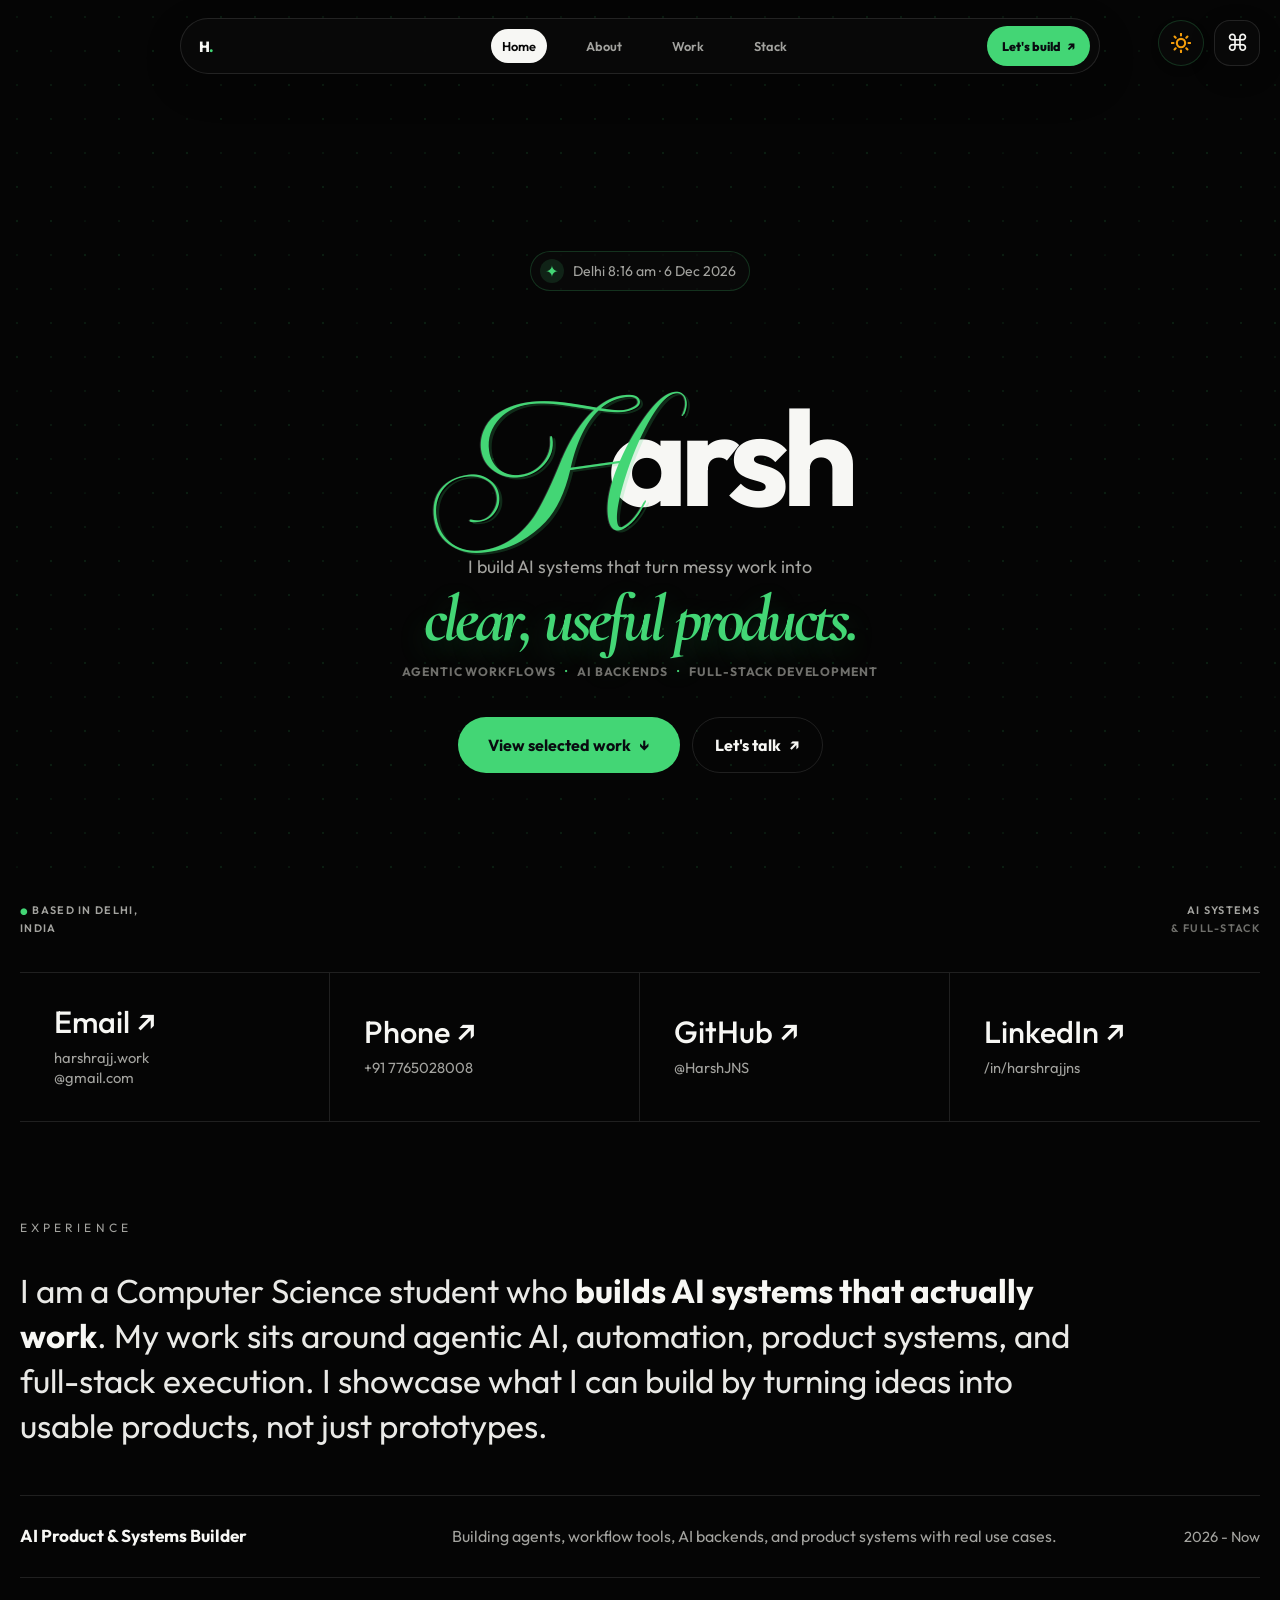
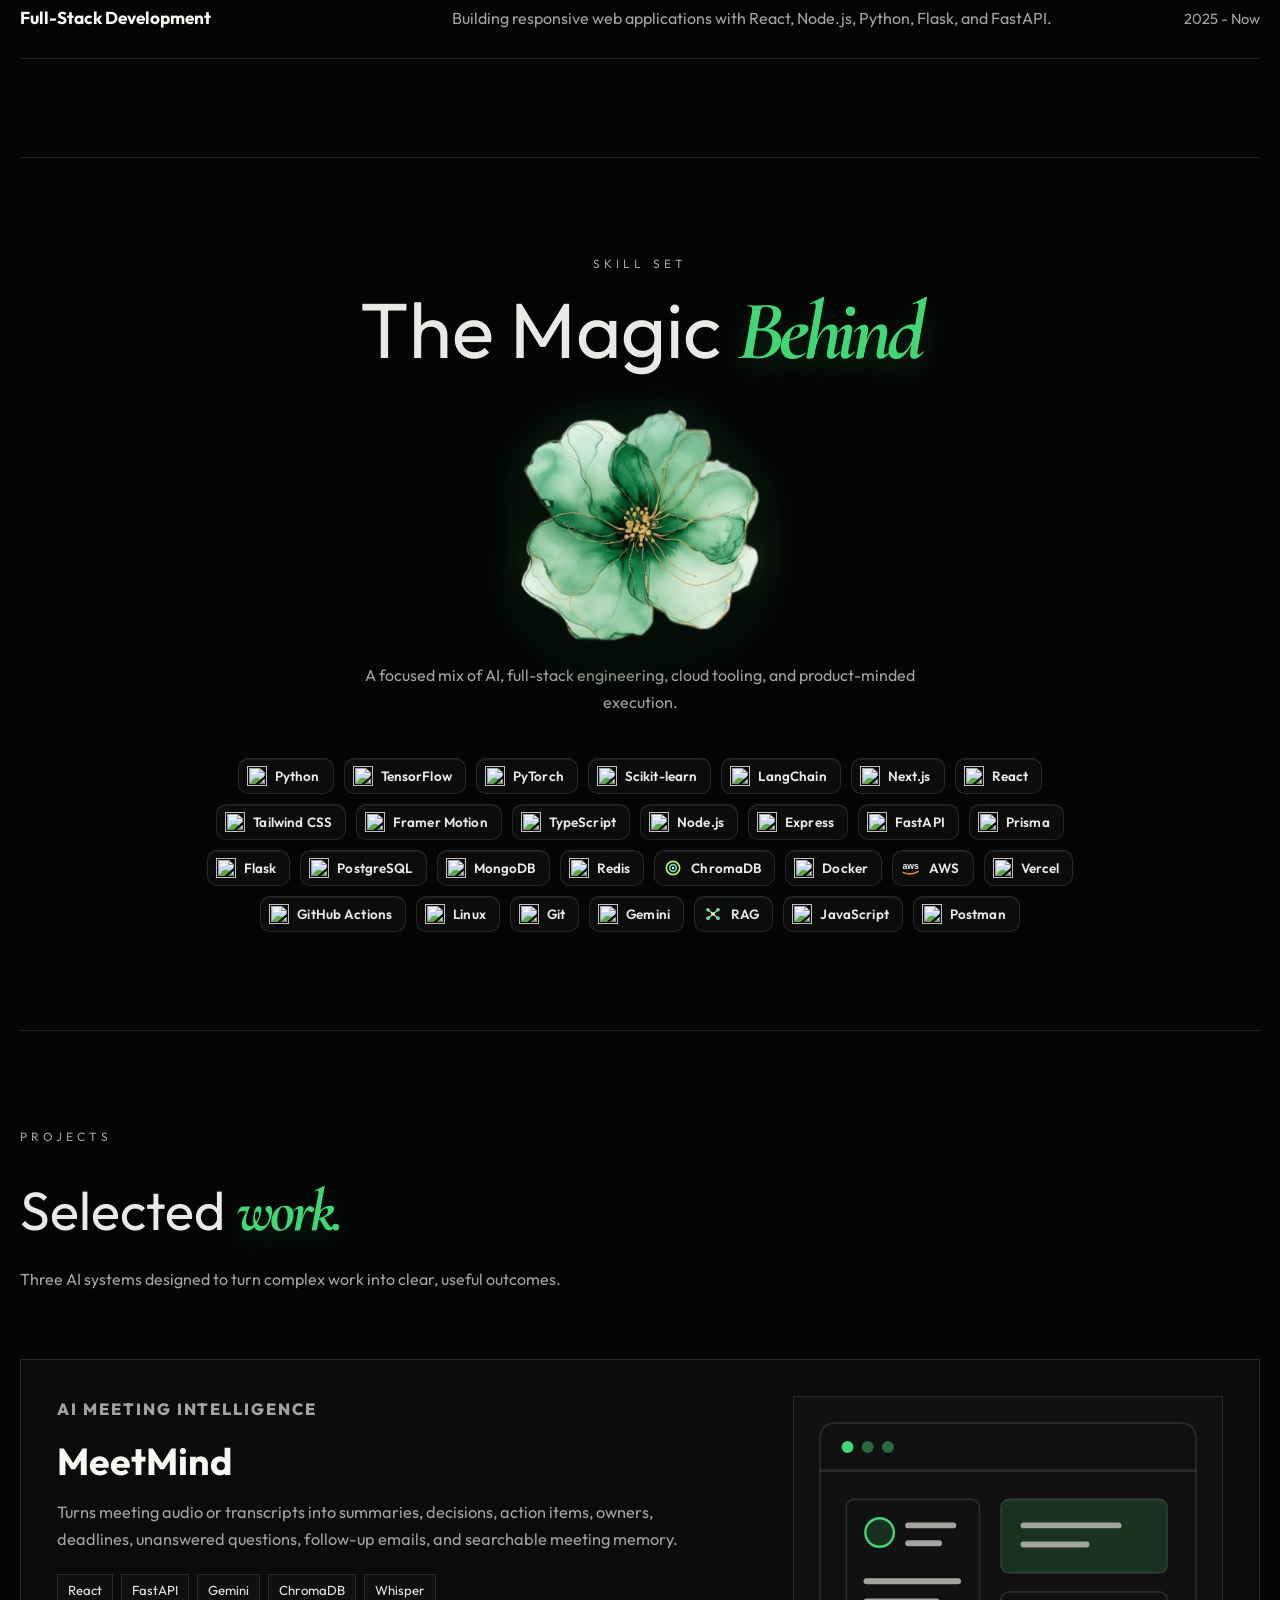
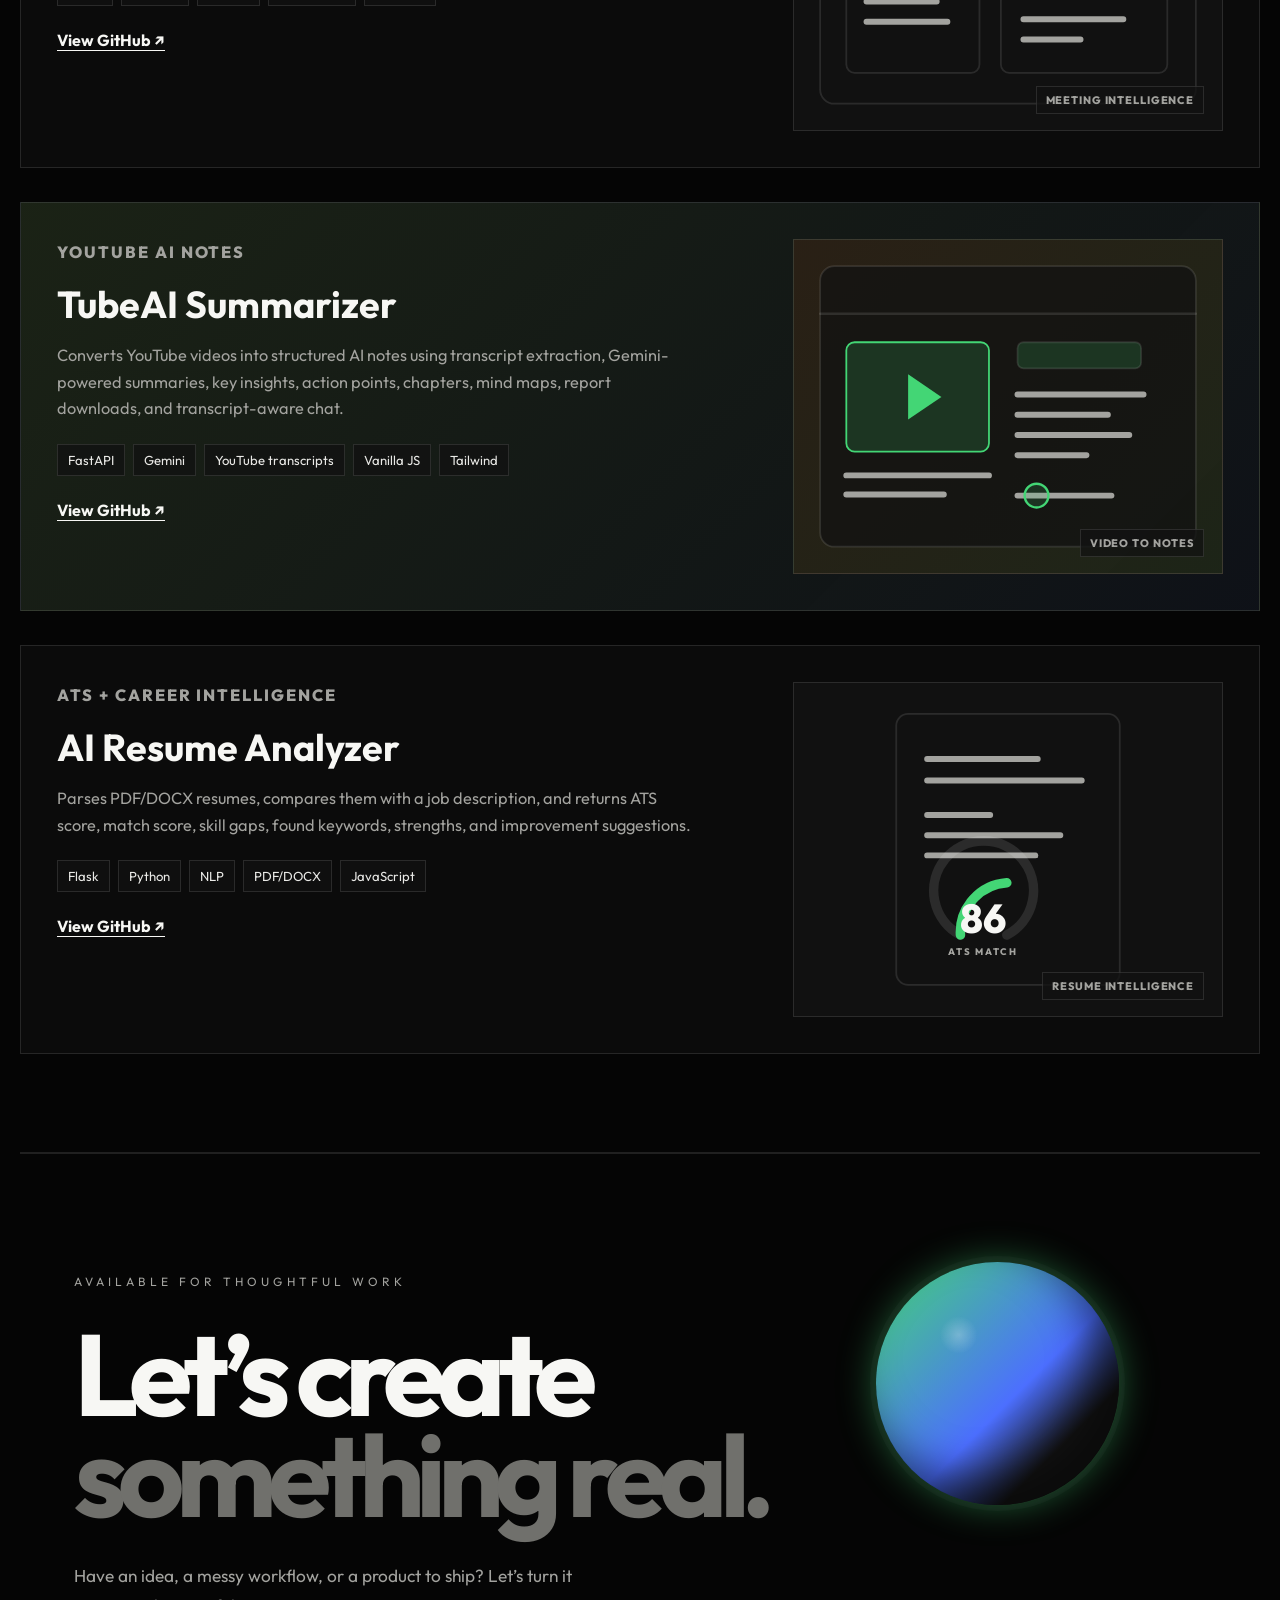
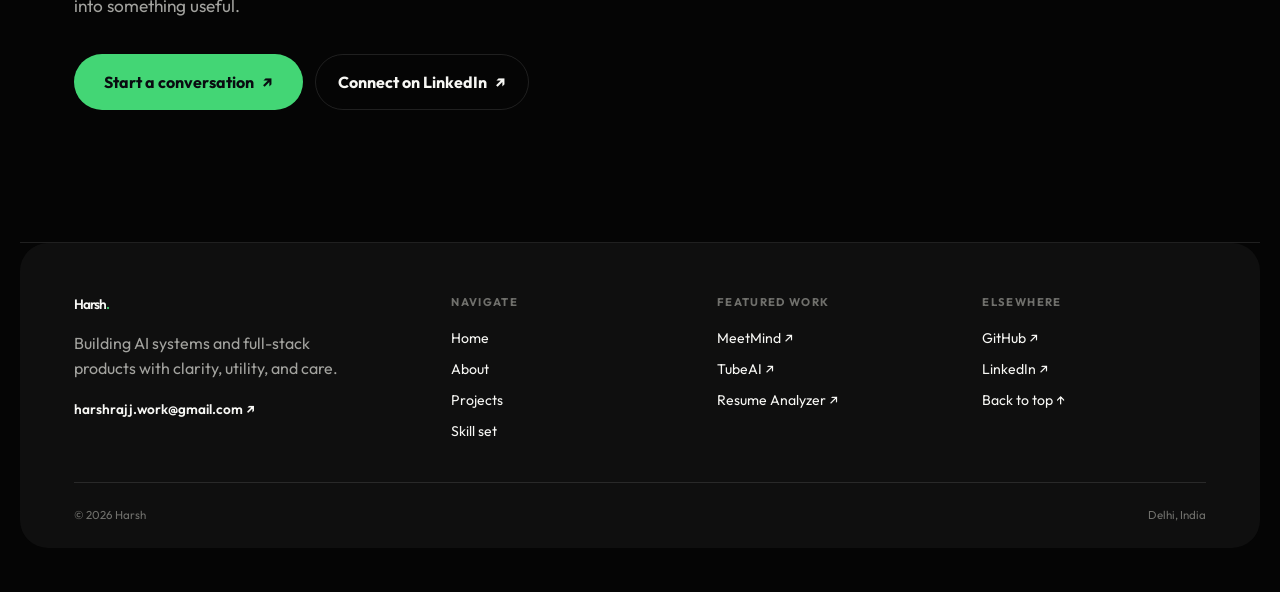
==== commit 2d7df5cb: "feat: add about, projects, and stack pages, and refine visual style" ====
--- a/index.html
+++ b/index.html
@@ -24,8 +24,6 @@
   </head>
   <body data-theme="dark">
     <canvas class="interactive-dots" id="interactiveDots" aria-hidden="true"></canvas>
-    <div class="gamer-cursor" id="gamerCursor" aria-hidden="true"><span class="cursor-core"></span><span class="cursor-corners"></span></div>
-
     <!-- Theme Transition Ripple Overlay -->
     <div class="theme-transition-ripple" id="themeRipple"></div>
 
@@ -58,10 +56,10 @@
         </div>
         <p class="command-label">Navigate</p>
         <nav class="command-list" aria-label="Quick navigation">
-          <a class="command-item" href="#top" data-command="home start top"><span>⌂</span><b>Home<small>Back to the beginning</small></b><em>↵</em></a>
-          <a class="command-item" href="#experience" data-command="about experience"><span>◉</span><b>About<small>My background and focus</small></b></a>
-          <a class="command-item" href="#projects" data-command="work projects meetmind tubeai resume"><span>▣</span><b>Projects<small>View selected work</small></b></a>
-          <a class="command-item" href="#expertise" data-command="skills stack mern docker kubernetes"><span>✦</span><b>Skill set<small>Tools and technologies</small></b></a>
+          <a class="command-item" href="index.html" data-command="home start top"><span>⌂</span><b>Home<small>Back to the beginning</small></b><em>↵</em></a>
+          <a class="command-item" href="about.html" data-command="about experience"><span>◉</span><b>About<small>My background and focus</small></b></a>
+          <a class="command-item" href="projects.html" data-command="work projects meetmind tubeai resume"><span>▣</span><b>Projects<small>View selected work</small></b></a>
+          <a class="command-item" href="stack.html" data-command="skills stack mern docker kubernetes"><span>✦</span><b>Skill set<small>Tools and technologies</small></b></a>
           <a class="command-item" href="#ask" data-command="contact talk email hire"><span>↗</span><b>Let's talk<small>Start a conversation</small></b></a>
         </nav>
         <div class="command-footer"><span>↑ ↓ Navigate</span><span>↵ Open</span><span>⌘K Toggle</span></div>
@@ -69,11 +67,12 @@
     </div>
 
     <nav class="site-nav" aria-label="Primary navigation">
-      <a class="nav-brand" href="#top" aria-label="Harsh home">H<span>.</span></a>
+      <a class="nav-brand" href="index.html" aria-label="Harsh home">H<span>.</span></a>
       <div class="nav-links">
-        <a href="#projects">Work</a>
-        <a href="#experience">About</a>
-        <a href="#expertise">Stack</a>
+        <a class="is-current" href="index.html">Home</a>
+        <a href="about.html">About</a>
+        <a href="projects.html">Work</a>
+        <a href="stack.html">Stack</a>
       </div>
       <a class="nav-cta" href="#ask">Let's build <span aria-hidden="true">↗</span></a>
     </nav>
@@ -133,19 +132,15 @@
         <p class="statement skill-statement">
           The Magic <span class="display-script">Behind</span>
         </p>
-        <svg class="skill-orb" viewBox="0 0 420 250" aria-hidden="true">
-          <defs>
-            <radialGradient id="orbGlow" cx="50%" cy="42%" r="58%"><stop offset="0" stop-color="var(--accent-color)" stop-opacity=".38"/><stop offset=".42" stop-color="var(--accent-color)" stop-opacity=".08"/><stop offset="1" stop-color="var(--accent-color)" stop-opacity="0"/></radialGradient>
-            <linearGradient id="orbStroke" x1="0" x2="1"><stop stop-color="var(--ink)" stop-opacity=".14"/><stop offset=".5" stop-color="var(--ink)" stop-opacity=".78"/><stop offset="1" stop-color="var(--accent-color)" stop-opacity=".38"/></linearGradient>
-          </defs>
-          <ellipse cx="210" cy="125" rx="122" ry="88" fill="url(#orbGlow)"/>
-          <path d="M92 129c37-93 163-116 235-39 62 66-5 144-95 112-76-27-74-119 15-136 73-14 119 61 71 121-48 59-154 25-141-49 12-72 127-80 162-9" fill="none" stroke="url(#orbStroke)" stroke-linecap="round" stroke-width="11"/>
-          <path d="M113 173c-35-65 31-139 103-118 78 23 71 128-10 142-69 13-108-64-62-112 50-52 143-7 125 59-15 58-104 60-127 8" fill="none" stroke="var(--ink)" stroke-linecap="round" stroke-opacity=".34" stroke-width="7"/>
-          <circle cx="210" cy="125" r="14" fill="var(--accent-color)" fill-opacity=".72"/>
-        </svg>
+        <div class="skill-flower" aria-hidden="true"><img src="assets/skill-flower.png" alt="" /></div>
         <p class="section-support">A focused mix of AI, full-stack engineering, cloud tooling, and product-minded execution.</p>
         <ul class="skill-pills" aria-label="Technology stack">
-          <li>Python</li><li>JavaScript</li><li>TypeScript</li><li>React</li><li>Next.js</li><li>Node.js</li><li>Express</li><li>FastAPI</li><li>Flask</li><li>MongoDB</li><li>PostgreSQL</li><li>Redis</li><li>ChromaDB</li><li>Docker</li><li>Kubernetes</li><li>GitHub Actions</li><li>Gemini</li><li>RAG</li><li>Tailwind CSS</li><li>Git</li><li>Postman</li>
+          <li><img class="tech-icon" src="https://cdn.simpleicons.org/python/3776AB" alt="" />Python</li><li><img class="tech-icon" src="https://cdn.simpleicons.org/tensorflow/FF6F00" alt="" />TensorFlow</li><li><img class="tech-icon" src="https://cdn.simpleicons.org/pytorch/EE4C2C" alt="" />PyTorch</li><li><img class="tech-icon" src="https://cdn.simpleicons.org/scikitlearn/F7931E" alt="" />Scikit-learn</li><li><img class="tech-icon" src="https://cdn.simpleicons.org/langchain/FFFFFF" alt="" />LangChain</li>
+          <li><img class="tech-icon" src="https://cdn.simpleicons.org/nextdotjs/FFFFFF" alt="" />Next.js</li><li><img class="tech-icon" src="https://cdn.simpleicons.org/react/61DAFB" alt="" />React</li><li><img class="tech-icon" src="https://cdn.simpleicons.org/tailwindcss/06B6D4" alt="" />Tailwind CSS</li><li><img class="tech-icon" src="https://cdn.simpleicons.org/framer/FFFFFF" alt="" />Framer Motion</li><li><img class="tech-icon" src="https://cdn.simpleicons.org/typescript/3178C6" alt="" />TypeScript</li>
+          <li><img class="tech-icon" src="https://cdn.simpleicons.org/nodedotjs/5FA04E" alt="" />Node.js</li><li><img class="tech-icon" src="https://cdn.simpleicons.org/express/FFFFFF" alt="" />Express</li><li><img class="tech-icon" src="https://cdn.simpleicons.org/fastapi/009688" alt="" />FastAPI</li><li><img class="tech-icon" src="https://cdn.simpleicons.org/prisma/FFFFFF" alt="" />Prisma</li><li><img class="tech-icon" src="https://cdn.simpleicons.org/flask/FFFFFF" alt="" />Flask</li>
+          <li><img class="tech-icon" src="https://cdn.simpleicons.org/postgresql/4169E1" alt="" />PostgreSQL</li><li><img class="tech-icon" src="https://cdn.simpleicons.org/mongodb/47A248" alt="" />MongoDB</li><li><img class="tech-icon" src="https://cdn.simpleicons.org/redis/DC382D" alt="" />Redis</li><li><svg class="tech-icon tech-icon--chroma" viewBox="0 0 24 24" aria-hidden="true"><circle cx="12" cy="12" r="8" fill="none" stroke="#b8f55d" stroke-width="2"/><circle cx="12" cy="12" r="4" fill="none" stroke="#68d9c0" stroke-width="2"/><circle cx="12" cy="12" r="1.5" fill="#f5f7f4"/></svg>ChromaDB</li>
+          <li><img class="tech-icon" src="https://cdn.simpleicons.org/docker/2496ED" alt="" />Docker</li><li><svg class="tech-icon tech-icon--aws" viewBox="0 0 28 24" aria-hidden="true"><text x="2" y="14" fill="#f5f7f4" font-family="Arial, sans-serif" font-size="12" font-weight="700">aws</text><path d="M3 18c6 3 14 3 21-1" fill="none" stroke="#ff9900" stroke-linecap="round" stroke-width="2"/></svg>AWS</li><li><img class="tech-icon" src="https://cdn.simpleicons.org/vercel/FFFFFF" alt="" />Vercel</li><li><img class="tech-icon" src="https://cdn.simpleicons.org/githubactions/2088FF" alt="" />GitHub Actions</li><li><img class="tech-icon" src="https://cdn.simpleicons.org/linux/FCC624" alt="" />Linux</li><li><img class="tech-icon" src="https://cdn.simpleicons.org/git/F05032" alt="" />Git</li>
+          <li><img class="tech-icon" src="https://cdn.simpleicons.org/googlegemini/8E75B2" alt="" />Gemini</li><li><svg class="tech-icon tech-icon--rag" viewBox="0 0 24 24" aria-hidden="true"><path d="m6 7 6 5 6-5M6 17l6-5 6 5" fill="none" stroke="#b8f55d" stroke-linecap="round" stroke-width="1.6"/><circle cx="6" cy="7" r="2.2" fill="#68d9c0"/><circle cx="18" cy="7" r="2.2" fill="#68d9c0"/><circle cx="12" cy="12" r="2.2" fill="#f5f7f4"/><circle cx="6" cy="17" r="2.2" fill="#68d9c0"/><circle cx="18" cy="17" r="2.2" fill="#68d9c0"/></svg>RAG</li><li><img class="tech-icon" src="https://cdn.simpleicons.org/javascript/F7DF1E" alt="" />JavaScript</li><li><img class="tech-icon" src="https://cdn.simpleicons.org/postman/FF6C37" alt="" />Postman</li>
         </ul>
       </section>
 
--- a/styles.css
+++ b/styles.css
@@ -129,80 +129,6 @@
   transition: background-color 0.4s ease, color 0.4s ease, border-color 0.4s ease;
 }
 
-body.has-custom-cursor,
-body.has-custom-cursor a,
-body.has-custom-cursor button,
-body.has-custom-cursor input,
-body.has-custom-cursor textarea,
-body.has-custom-cursor select {
-  cursor: none;
-}
-
-.gamer-cursor {
-  position: fixed;
-  top: 0;
-  left: 0;
-  z-index: 10001;
-  width: 34px;
-  height: 34px;
-  opacity: 0;
-  pointer-events: none;
-  transform: translate3d(-50%, -50%, 0) scale(0.72);
-  transition: opacity 160ms ease, transform 160ms ease;
-  will-change: transform;
-}
-
-.gamer-cursor::before,
-.gamer-cursor::after {
-  position: absolute;
-  inset: 3px;
-  content: "";
-  border: 1px solid var(--accent-color);
-  clip-path: polygon(28% 0, 72% 0, 100% 28%, 100% 72%, 72% 100%, 28% 100%, 0 72%, 0 28%);
-  box-shadow: 0 0 14px color-mix(in srgb, var(--accent-color) 70%, transparent), inset 0 0 9px color-mix(in srgb, var(--accent-color) 20%, transparent);
-}
-
-.gamer-cursor::after {
-  inset: 0;
-  border-color: color-mix(in srgb, var(--accent-color) 54%, transparent);
-  transform: rotate(45deg) scale(0.55);
-}
-
-.cursor-core {
-  position: absolute;
-  top: 50%;
-  left: 50%;
-  width: 5px;
-  height: 5px;
-  border-radius: 50%;
-  background: var(--accent-color);
-  box-shadow: 0 0 12px var(--accent-color);
-  transform: translate(-50%, -50%);
-}
-
-.cursor-corners {
-  position: absolute;
-  inset: -4px;
-  background:
-    linear-gradient(var(--accent-color), var(--accent-color)) left top / 9px 1px no-repeat,
-    linear-gradient(var(--accent-color), var(--accent-color)) left top / 1px 9px no-repeat,
-    linear-gradient(var(--accent-color), var(--accent-color)) right top / 9px 1px no-repeat,
-    linear-gradient(var(--accent-color), var(--accent-color)) right top / 1px 9px no-repeat,
-    linear-gradient(var(--accent-color), var(--accent-color)) left bottom / 9px 1px no-repeat,
-    linear-gradient(var(--accent-color), var(--accent-color)) left bottom / 1px 9px no-repeat,
-    linear-gradient(var(--accent-color), var(--accent-color)) right bottom / 9px 1px no-repeat,
-    linear-gradient(var(--accent-color), var(--accent-color)) right bottom / 1px 9px no-repeat;
-  opacity: 0.78;
-}
-
-.gamer-cursor.is-visible {
-  opacity: 1;
-}
-
-.gamer-cursor.is-active {
-  transform: translate3d(-50%, -50%, 0) scale(1.18) rotate(45deg);
-}
-
 .interactive-dots {
   position: fixed;
   inset: 0;
@@ -586,14 +512,25 @@
 }
 
 .nav-links a {
+  display: inline-flex;
+  align-items: center;
+  min-height: 34px;
+  padding: 0 11px;
+  border-radius: 999px;
   color: var(--muted);
   font-size: 0.8rem;
   font-weight: 600;
-  transition: color 180ms ease;
+  transition: color 180ms ease, background 180ms ease;
 }
 
 .nav-links a:hover {
   color: var(--ink);
+  background: color-mix(in srgb, var(--ink) 8%, transparent);
+}
+
+.nav-links a.is-current {
+  background: var(--ink);
+  color: var(--bg);
 }
 
 .nav-cta {
@@ -1008,11 +945,32 @@
   font-size: 1.08em;
 }
 
-.skill-orb {
-  width: min(420px, 78vw);
+.skill-flower {
+  position: relative;
+  width: min(280px, 58vw);
+  margin: -88px 0 -108px;
+}
+
+.skill-flower::before {
+  position: absolute;
+  right: 11%;
+  top: 55%;
+  left: 14%;
+  height: 18px;
+  border-radius: 50%;
+  background: color-mix(in srgb, var(--accent-color) 42%, transparent);
+  box-shadow: 0 0 34px 11px color-mix(in srgb, var(--accent-color) 30%, transparent), 0 14px 30px rgba(0, 0, 0, 0.68);
+  content: "";
+  filter: blur(9px);
+}
+
+.skill-flower img {
+  position: relative;
+  z-index: 1;
+  width: 100%;
   height: auto;
-  margin: 10px 0 -4px;
-  filter: drop-shadow(0 20px 34px color-mix(in srgb, var(--accent-color) 12%, transparent));
+  display: block;
+  filter: drop-shadow(0 18px 22px rgba(0, 0, 0, 0.76)) drop-shadow(0 0 24px color-mix(in srgb, var(--accent-color) 18%, transparent));
 }
 
 .skill-showcase .section-support {
@@ -1034,7 +992,8 @@
   display: inline-flex;
   align-items: center;
   min-height: 36px;
-  padding: 7px 13px;
+  gap: 8px;
+  padding: 7px 13px 7px 8px;
   border: 1px solid var(--line);
   border-radius: 10px;
   background: color-mix(in srgb, var(--card-bg) 84%, transparent);
@@ -1046,14 +1005,15 @@
   transition: transform 180ms ease, border-color 180ms ease, color 180ms ease;
 }
 
-.skill-pills li::before {
-  width: 6px;
-  height: 6px;
-  margin-right: 8px;
-  border-radius: 50%;
-  background: var(--accent-color);
-  box-shadow: 0 0 10px color-mix(in srgb, var(--accent-color) 72%, transparent);
-  content: "";
+.tech-icon {
+  display: block;
+  width: 20px;
+  height: 20px;
+  flex: 0 0 20px;
+}
+
+.tech-icon--aws {
+  overflow: visible;
 }
 
 .skill-pills li:hover {
@@ -1561,6 +1521,81 @@
   border-top: 1px solid var(--line);
   color: var(--soft);
   font-size: 0.72rem;
+}
+
+/* Dedicated portfolio pages */
+.subpage-body {
+  min-height: 100vh;
+  background: radial-gradient(circle at 74% 14%, color-mix(in srgb, var(--accent-color) 10%, transparent), transparent 24rem), var(--bg);
+}
+
+.subpage-nav {
+  position: sticky;
+  top: 18px;
+  z-index: 20;
+  display: grid;
+  grid-template-columns: 1fr auto 1fr;
+  align-items: center;
+  width: min(1160px, calc(100% - 40px));
+  min-height: 58px;
+  margin: 18px auto 0;
+  padding: 7px 9px 7px 18px;
+  border: 1px solid var(--line);
+  border-radius: 999px;
+  background: var(--header-bg);
+  box-shadow: 0 12px 40px rgba(0, 0, 0, 0.16);
+  backdrop-filter: blur(16px);
+  -webkit-backdrop-filter: blur(16px);
+}
+
+.subpage-nav .nav-links { gap: 8px; }
+.subpage-nav .nav-links a { padding: 9px 13px; border-radius: 999px; }
+.subpage-nav .nav-links a.is-current { background: var(--ink); color: var(--bg); }
+
+.subpage-shell { width: min(1160px, calc(100% - 40px)); margin: 0 auto; padding: 116px 0 96px; }
+
+.subpage-hero { min-height: 430px; display: grid; align-content: center; justify-items: center; text-align: center; }
+.subpage-hero .label { margin-bottom: 26px; }
+.subpage-hero h1 { max-width: 100%; color: var(--ink); font-size: clamp(4rem, 13vw, 10.5rem); font-weight: 800; letter-spacing: -0.08em; line-height: 0.82; }
+.subpage-hero p:last-child { max-width: 600px; margin-top: 42px; color: var(--muted); font-size: 1.08rem; line-height: 1.7; }
+
+.timeline-section { position: relative; border-top: 1px solid var(--line); }
+.timeline-entry { display: grid; grid-template-columns: 36% 64%; gap: 0; padding: 70px 0; border-bottom: 1px solid var(--line); }
+.timeline-entry aside { padding: 0 56px 0 0; }
+.timeline-entry > div { padding-left: 66px; }
+.timeline-track { position: absolute; top: 0; bottom: 0; left: 36%; width: 1px; background: var(--line); }
+.timeline-progress { position: absolute; top: 0; left: -1px; width: 3px; height: 0; background: var(--accent-color); box-shadow: 0 0 18px color-mix(in srgb, var(--accent-color) 65%, transparent); transition: height 100ms linear; }
+.timeline-marker { position: absolute; top: 0; left: 0; display: grid; width: 44px; height: 44px; place-items: center; border: 2px solid var(--bg); border-radius: 50%; background: var(--ink); box-shadow: 0 0 0 1px var(--line), 0 8px 20px rgba(0, 0, 0, 0.42); color: var(--accent-color); font-family: "Imperial Script", cursive; font-size: 1.5rem; font-style: normal; transform: translate(-50%, -50%); transition: top 100ms linear; }
+.timeline-entry aside p, .work-card > p:first-child { margin: 0; color: var(--accent-color); font-size: 0.72rem; font-weight: 800; letter-spacing: 0.1em; text-transform: uppercase; }
+.timeline-entry h2, .timeline-entry h3, .work-card h2, .stack-grid h2 { color: var(--ink); }
+.timeline-entry h2 { margin-top: 12px; font-size: 1.35rem; }
+.timeline-entry aside span { display: block; margin-top: 12px; color: var(--muted); }
+.timeline-entry h3 { font-size: clamp(1.6rem, 3vw, 2.4rem); line-height: 1.15; }
+.timeline-entry div > p, .work-card > p, .stack-grid p { margin-top: 18px; color: var(--muted); line-height: 1.75; }
+.timeline-entry .primary-link { margin-top: 26px; }
+.timeline-entry--available { background: linear-gradient(90deg, color-mix(in srgb, var(--accent-color) 8%, transparent), transparent 70%); }
+
+.page-tags { display: flex; flex-wrap: wrap; gap: 8px; margin-top: 24px; padding: 0; list-style: none; }
+.page-tags li { padding: 7px 10px; border: 1px solid var(--line); border-radius: 8px; color: var(--muted); font-size: 0.8rem; }
+.work-grid, .stack-grid { display: grid; grid-template-columns: repeat(2, minmax(0, 1fr)); gap: 22px; }
+.work-card, .stack-grid article { min-height: 280px; padding: 34px; border: 1px solid var(--line); background: var(--card-bg); }
+.work-card h2 { margin-top: 24px; font-size: 2rem; }
+.work-card a { display: inline-flex; margin-top: 26px; color: var(--ink); font-weight: 700; border-bottom: 1px solid currentColor; }
+.stack-grid article { min-height: 220px; }
+.stack-grid article > span { display: grid; width: 44px; height: 44px; place-items: center; border-radius: 12px; background: color-mix(in srgb, var(--accent-color) 14%, transparent); font-size: 1.35rem; }
+.stack-grid h2 { margin-top: 22px; font-size: 1.35rem; }
+
+@media (max-width: 720px) {
+  .subpage-nav { top: 10px; width: min(100% - 28px, 560px); grid-template-columns: 1fr auto; }
+  .subpage-nav .nav-links { display: none; }
+  .subpage-shell { width: min(100% - 28px, 960px); padding: 82px 0 64px; }
+  .subpage-hero { min-height: 330px; }
+  .subpage-hero h1 { font-size: clamp(3.4rem, 17vw, 5.6rem); }
+  .timeline-entry, .work-grid, .stack-grid { grid-template-columns: 1fr; gap: 28px; }
+  .timeline-entry { padding: 38px 0; }
+  .timeline-track { display: none; }
+  .timeline-entry aside, .timeline-entry > div { padding: 0; }
+  .work-card, .stack-grid article { min-height: auto; padding: 26px; }
 }
 
 .toast {
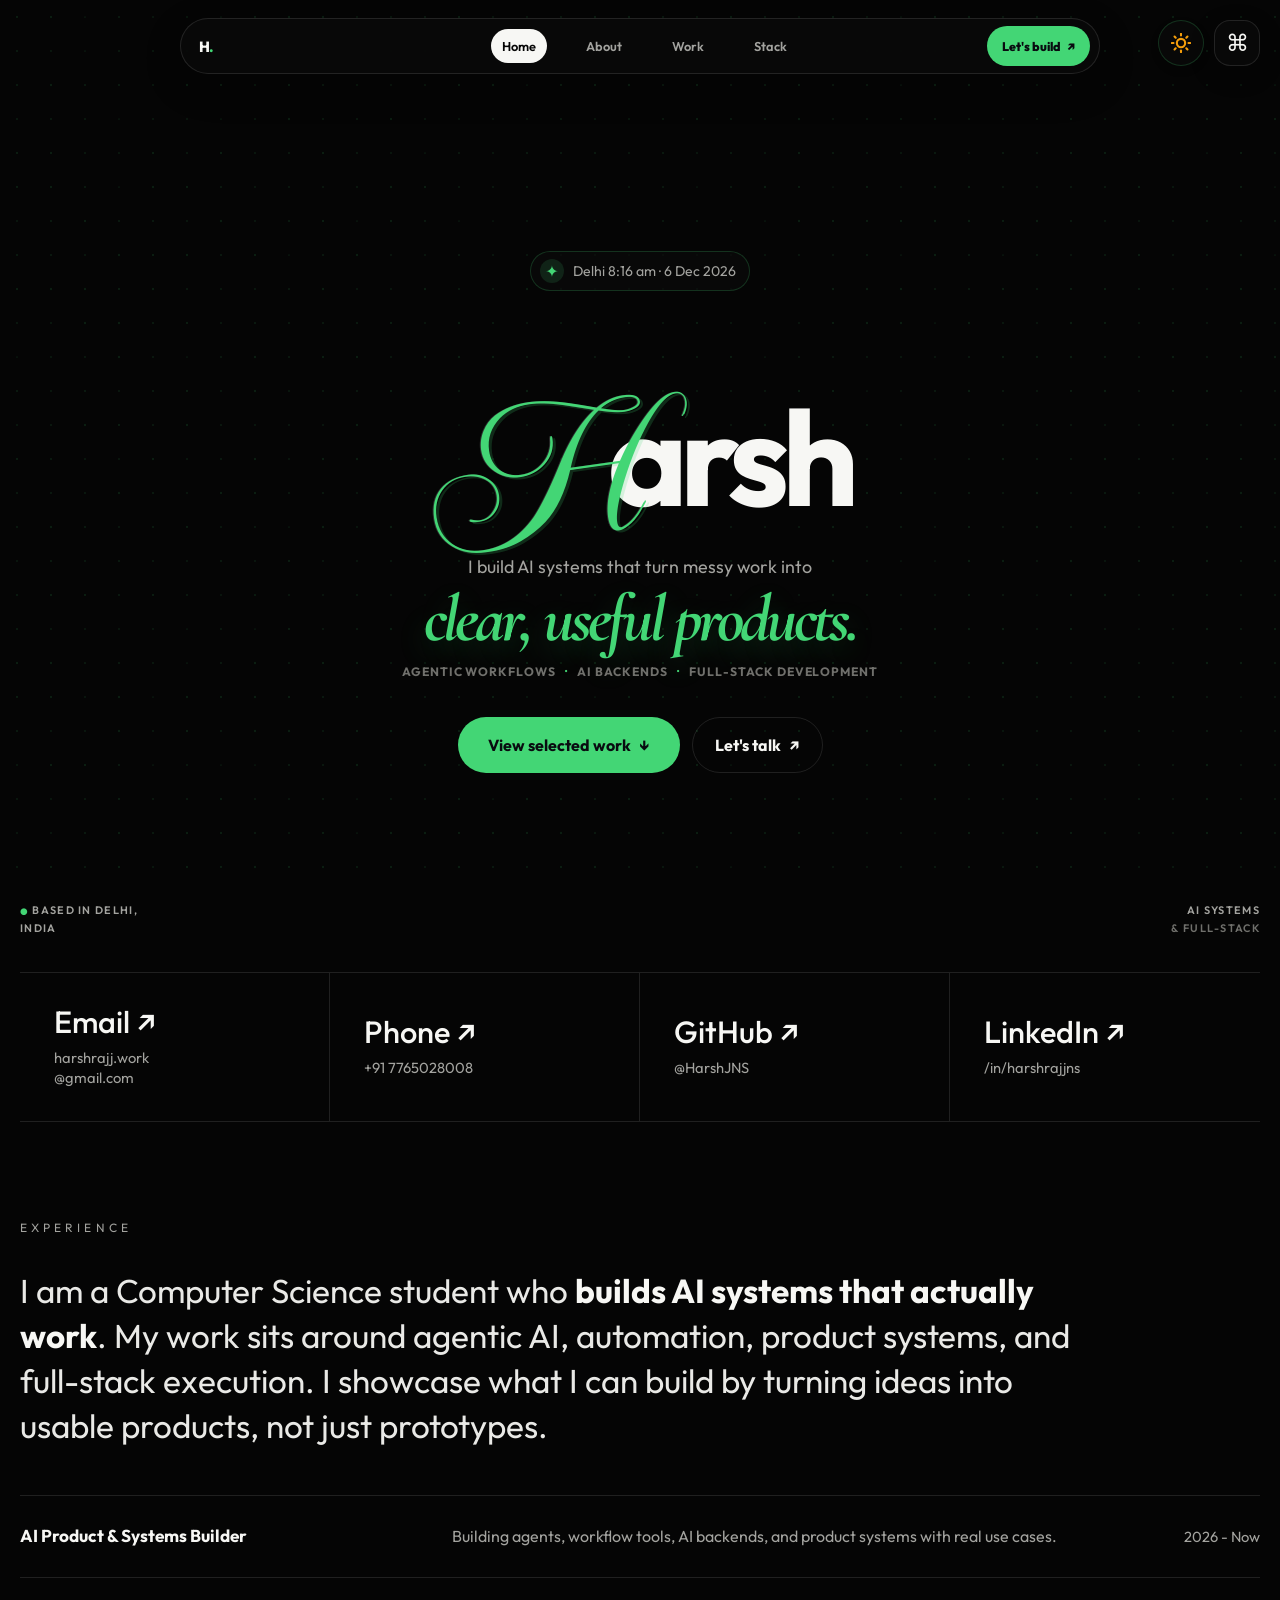
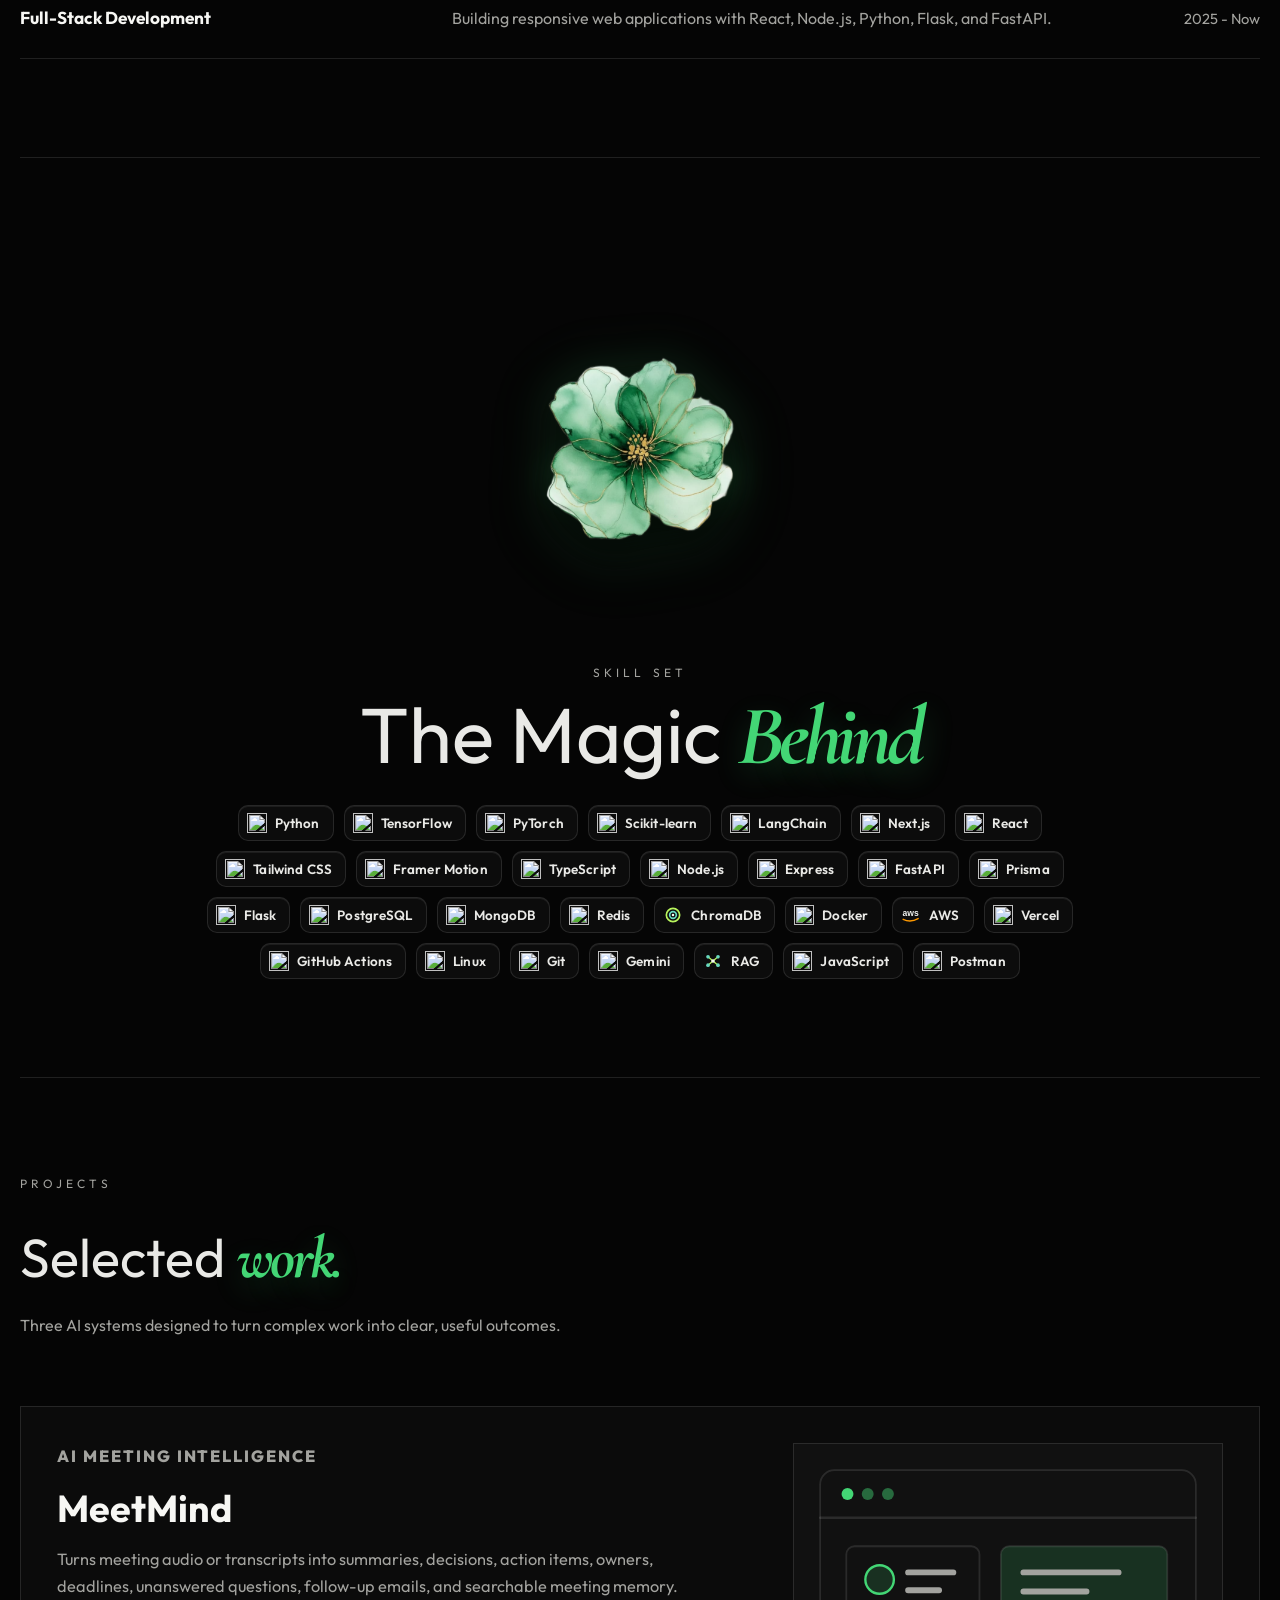
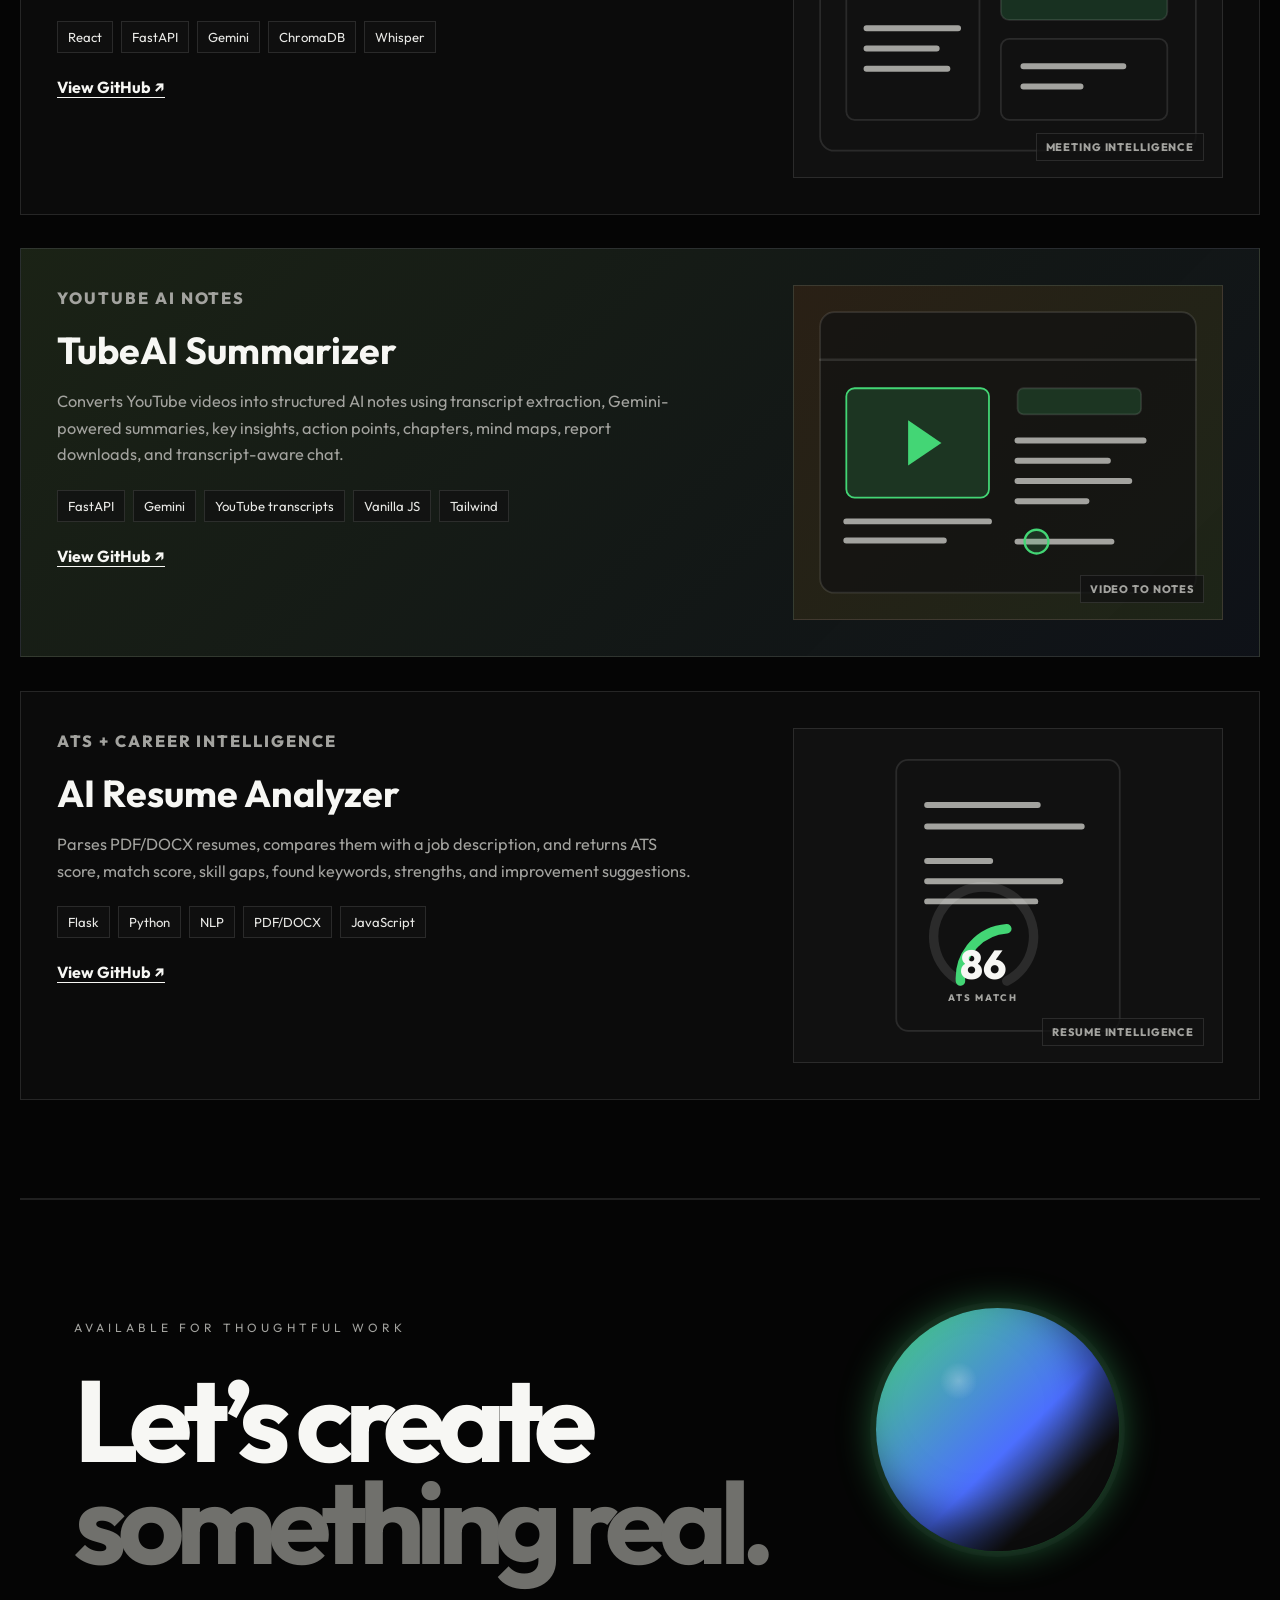
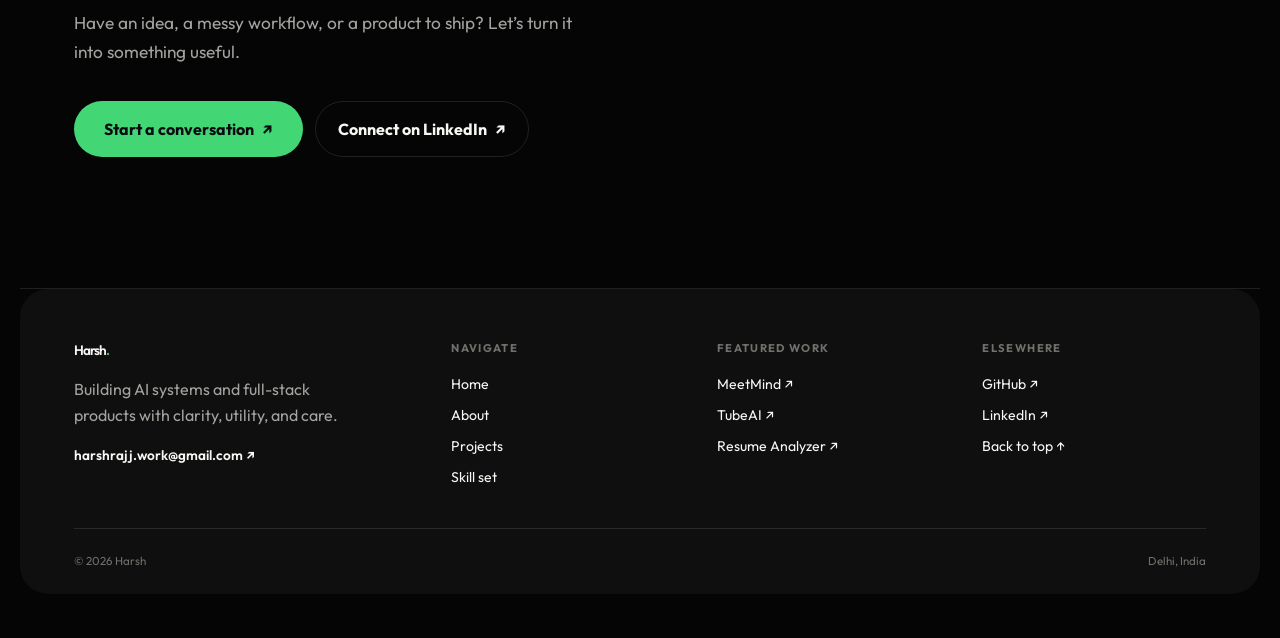
==== commit 3e9a3351: "style: rearrange skill set section to place heading directly above skill pills" ====
--- a/index.html
+++ b/index.html
@@ -128,12 +128,11 @@
       </section>
 
       <section class="section skill-showcase" id="expertise">
+        <div class="skill-flower" aria-hidden="true"><img src="assets/skill-flower.png" alt="" /></div>
         <p class="label">Skill set</p>
         <p class="statement skill-statement">
           The Magic <span class="display-script">Behind</span>
         </p>
-        <div class="skill-flower" aria-hidden="true"><img src="assets/skill-flower.png" alt="" /></div>
-        <p class="section-support">A focused mix of AI, full-stack engineering, cloud tooling, and product-minded execution.</p>
         <ul class="skill-pills" aria-label="Technology stack">
           <li><img class="tech-icon" src="https://cdn.simpleicons.org/python/3776AB" alt="" />Python</li><li><img class="tech-icon" src="https://cdn.simpleicons.org/tensorflow/FF6F00" alt="" />TensorFlow</li><li><img class="tech-icon" src="https://cdn.simpleicons.org/pytorch/EE4C2C" alt="" />PyTorch</li><li><img class="tech-icon" src="https://cdn.simpleicons.org/scikitlearn/F7931E" alt="" />Scikit-learn</li><li><img class="tech-icon" src="https://cdn.simpleicons.org/langchain/FFFFFF" alt="" />LangChain</li>
           <li><img class="tech-icon" src="https://cdn.simpleicons.org/nextdotjs/FFFFFF" alt="" />Next.js</li><li><img class="tech-icon" src="https://cdn.simpleicons.org/react/61DAFB" alt="" />React</li><li><img class="tech-icon" src="https://cdn.simpleicons.org/tailwindcss/06B6D4" alt="" />Tailwind CSS</li><li><img class="tech-icon" src="https://cdn.simpleicons.org/framer/FFFFFF" alt="" />Framer Motion</li><li><img class="tech-icon" src="https://cdn.simpleicons.org/typescript/3178C6" alt="" />TypeScript</li>
--- a/styles.css
+++ b/styles.css
@@ -921,17 +921,17 @@
 
 .skill-showcase {
   display: flex;
-  min-height: 820px;
+  min-height: auto;
   flex-direction: column;
   align-items: center;
   justify-content: center;
   overflow: hidden;
-  padding-block: clamp(110px, 12vw, 180px);
+  padding-block: clamp(100px, 11vw, 150px);
   text-align: center;
 }
 
 .skill-showcase .label {
-  margin-bottom: 20px;
+  margin-bottom: 16px;
 }
 
 .skill-showcase .skill-statement {
@@ -947,8 +947,8 @@
 
 .skill-flower {
   position: relative;
-  width: min(280px, 58vw);
-  margin: -88px 0 -108px;
+  width: min(220px, 45vw);
+  margin: 0 0 24px;
 }
 
 .skill-flower::before {
@@ -974,7 +974,7 @@
 }
 
 .skill-showcase .section-support {
-  margin-top: 0;
+  display: none;
 }
 
 .skill-pills {
@@ -983,7 +983,7 @@
   flex-wrap: wrap;
   justify-content: center;
   gap: 10px;
-  margin-top: 42px;
+  margin-top: 32px;
   padding: 0;
   list-style: none;
 }
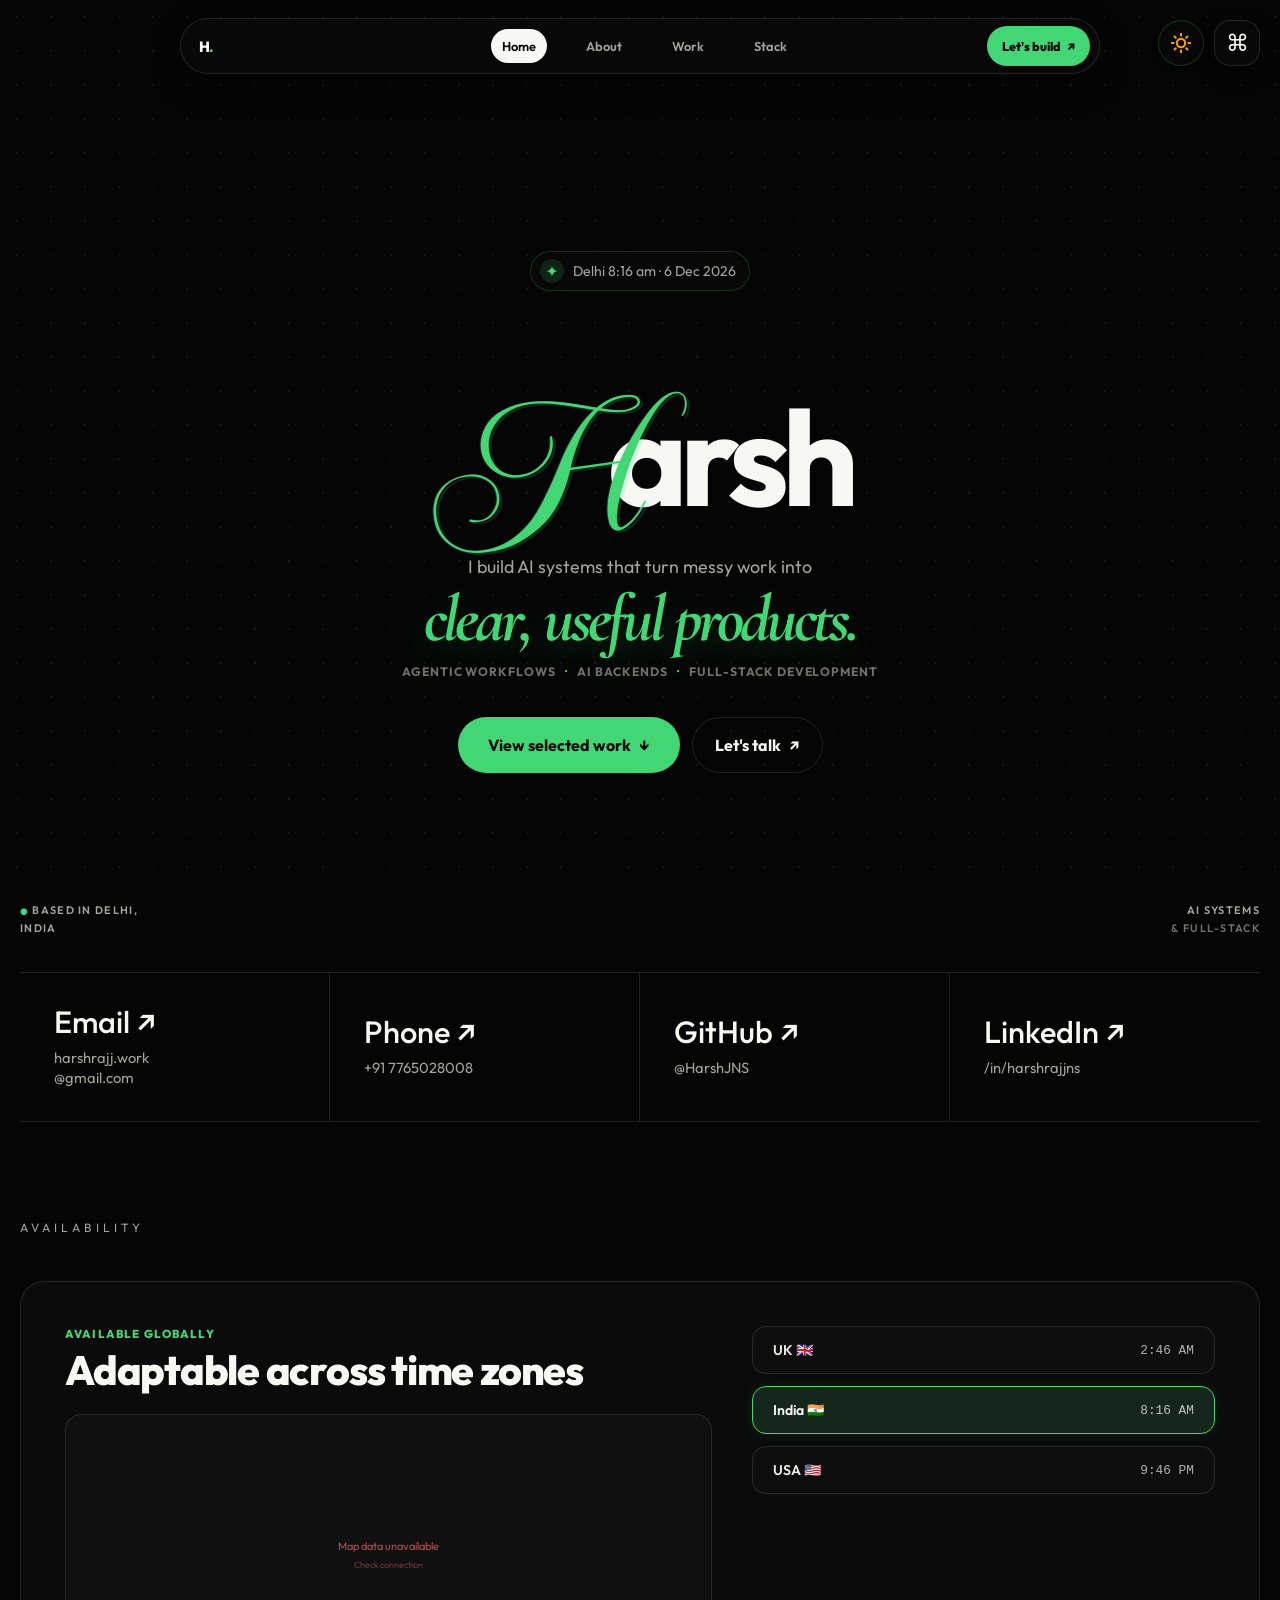
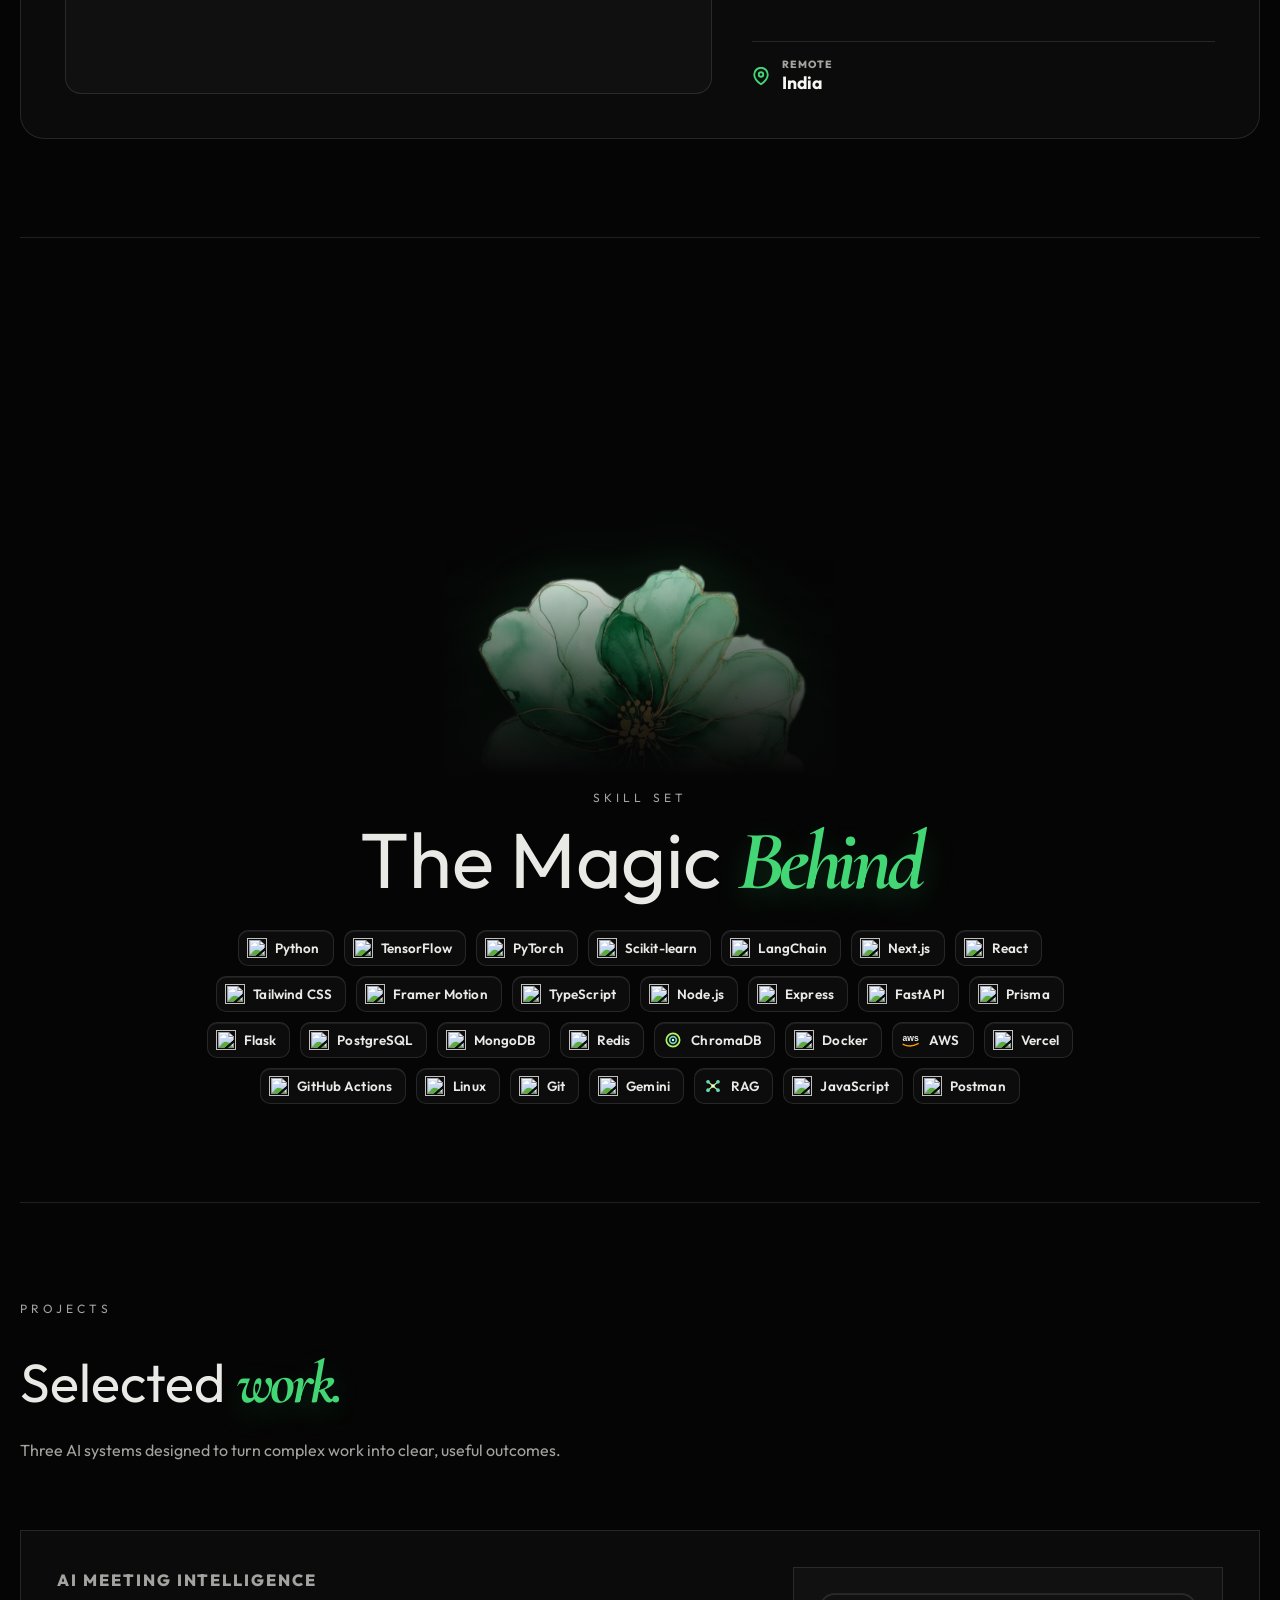
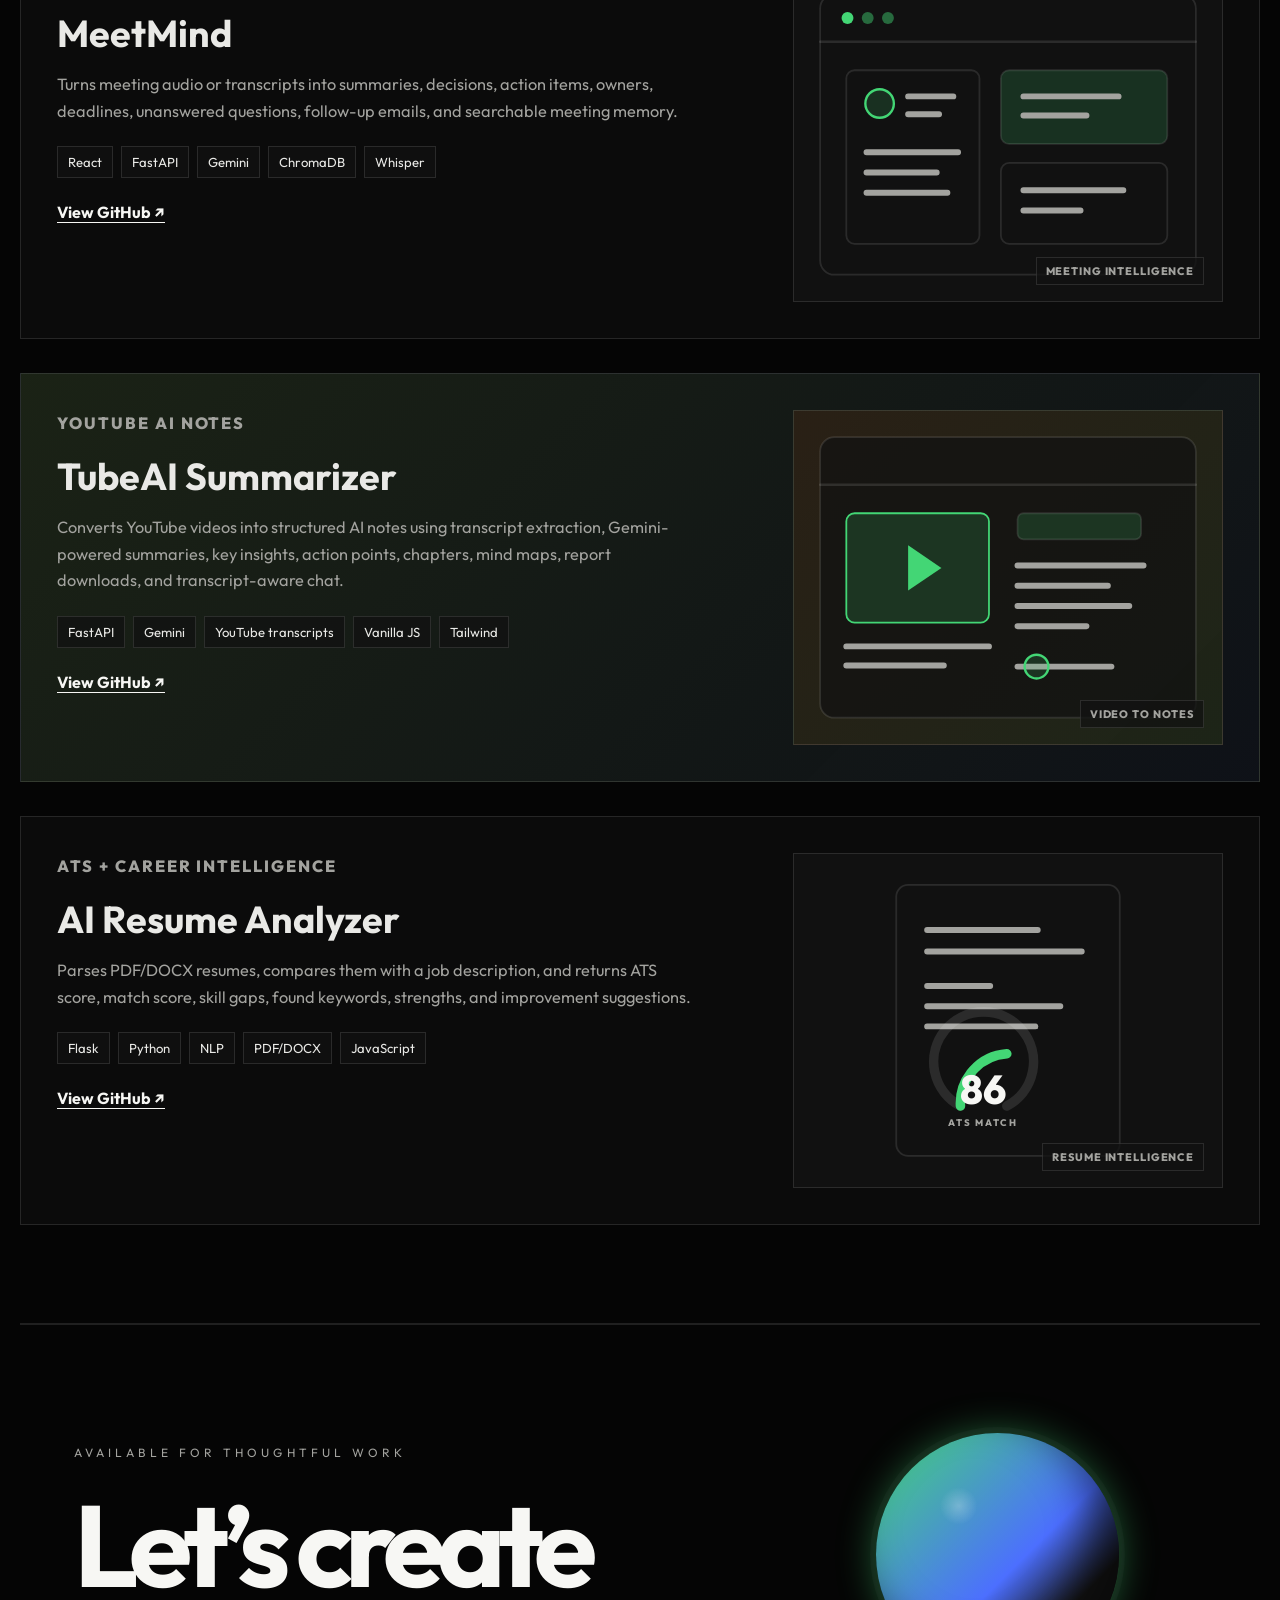
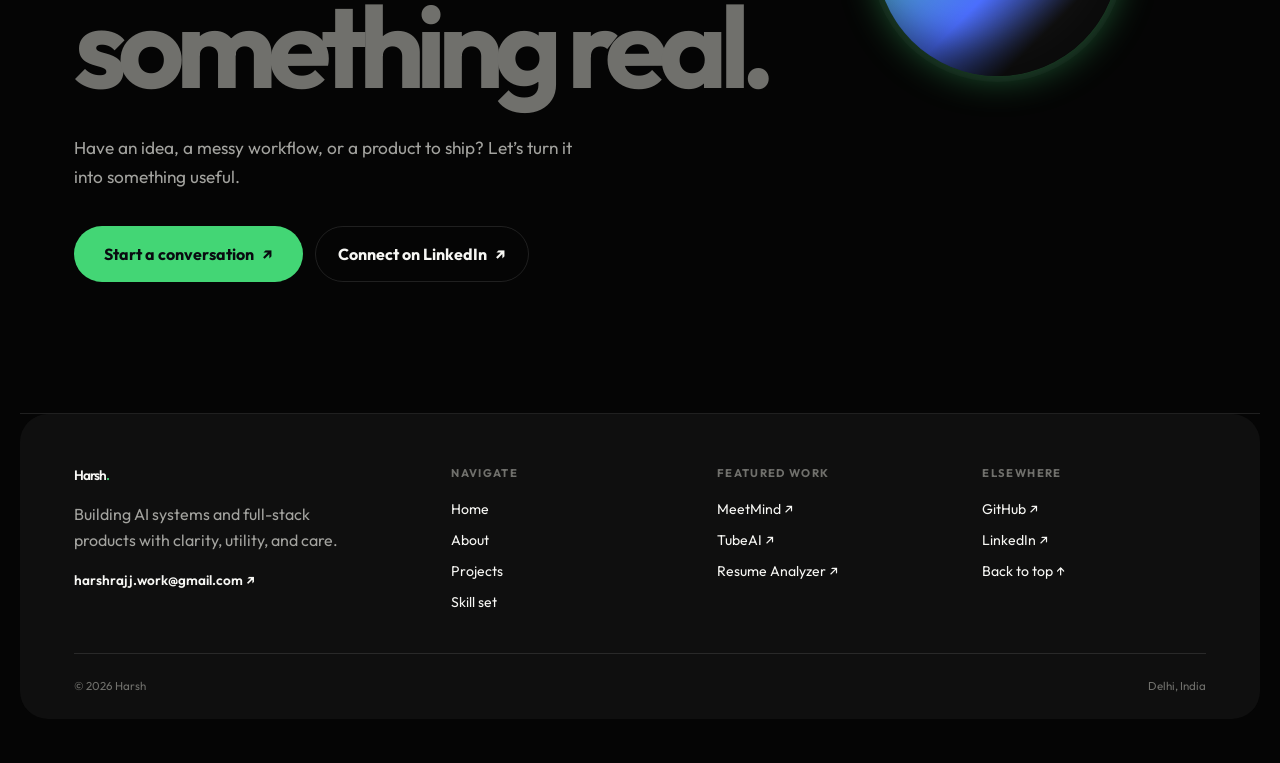
==== commit f64d0d73: "feat: replace experience section with 3D Tactical Globe timezone availability card" ====
--- a/index.html
+++ b/index.html
@@ -106,24 +106,44 @@
       </section>
 
       <section class="section" id="experience">
-        <p class="label">Experience</p>
-        <p class="lead">
-          I am a Computer Science student who <strong>builds AI systems that actually work</strong>.
-          My work sits around agentic AI, automation, product systems, and full-stack execution.
-          I showcase what I can build by turning ideas into usable products, not just prototypes.
-        </p>
-
-        <div class="rows">
-          <article class="row">
-            <h2>AI Product & Systems Builder</h2>
-            <p>Building agents, workflow tools, AI backends, and product systems with real use cases.</p>
-            <span>2026 - Now</span>
-          </article>
-          <article class="row">
-            <h2>Full-Stack Development</h2>
-            <p>Building responsive web applications with React, Node.js, Python, Flask, and FastAPI.</p>
-            <span>2025 - Now</span>
-          </article>
+        <p class="label">Availability</p>
+        <div class="availability-card tilt-card">
+          <div class="availability-left">
+            <div class="availability-header">
+              <p class="availability-kicker">AVAILABLE GLOBALLY</p>
+              <h2 class="availability-title">Adaptable across time zones</h2>
+            </div>
+            <div class="availability-globe">
+              <div id="globe-container"></div>
+            </div>
+          </div>
+          <div class="availability-right">
+            <div class="timezone-pills">
+              <button class="tz-pill" data-lat="51.5074" data-lng="-0.1278" data-tz="UK" data-label="United Kingdom">
+                <span>UK 🇬🇧</span>
+                <span class="tz-time" id="tz-uk-time">--:-- --</span>
+              </button>
+              <button class="tz-pill is-active" data-lat="20.5937" data-lng="78.9629" data-tz="India" data-label="India">
+                <span>India 🇮🇳</span>
+                <span class="tz-time" id="tz-in-time">--:-- --</span>
+              </button>
+              <button class="tz-pill" data-lat="40.7128" data-lng="-74.0060" data-tz="USA" data-label="USA">
+                <span>USA 🇺🇸</span>
+                <span class="tz-time" id="tz-us-time">--:-- --</span>
+              </button>
+            </div>
+            
+            <div class="remote-status">
+              <svg class="location-pin" viewBox="0 0 24 24" width="18" height="18" fill="none" stroke="currentColor" stroke-width="2.5" stroke-linecap="round" stroke-linejoin="round">
+                <path d="M21 10c0 7-9 13-9 13s-9-6-9-13a9 9 0 0 1 18 0z" />
+                <circle cx="12" cy="10" r="3" />
+              </svg>
+              <div class="remote-text">
+                <span class="remote-label">REMOTE</span>
+                <span class="remote-country" id="active-country">India</span>
+              </div>
+            </div>
+          </div>
         </div>
       </section>
 
--- a/styles.css
+++ b/styles.css
@@ -859,43 +859,145 @@
   color: var(--ink);
 }
 
-.rows {
+/* Availability / Global Presence Card */
+.availability-card {
+  display: grid;
+  grid-template-columns: 1.4fr 1fr;
+  gap: 40px;
+  padding: 44px;
+  border: 1px solid var(--line);
+  background: var(--project-bg);
+  align-items: center;
   margin-top: 46px;
+  border-radius: 24px;
+}
+
+.availability-left {
+  display: flex;
+  flex-direction: column;
+  gap: 20px;
+}
+
+.availability-right {
+  display: flex;
+  flex-direction: column;
+  justify-content: space-between;
+  height: 100%;
+  min-height: 280px;
+  gap: 32px;
+}
+
+.availability-kicker {
+  color: var(--accent-color);
+  font-size: 0.72rem;
+  font-weight: 800;
+  letter-spacing: 0.1em;
+  text-transform: uppercase;
+  margin-bottom: 6px;
+}
+
+.availability-title {
+  color: var(--ink);
+  font-size: clamp(1.6rem, 3.2vw, 2.6rem);
+  font-weight: 800;
+  line-height: 1.15;
+  letter-spacing: -0.03em;
+}
+
+.availability-globe {
+  position: relative;
+  display: flex;
+  align-items: center;
+  justify-content: center;
+  width: 100%;
+  aspect-ratio: 1.2 / 1;
+  max-height: 280px;
+  border-radius: 16px;
+  background: color-mix(in srgb, var(--inner-visual-bg) 95%, transparent);
+  border: 1px solid var(--line);
+  overflow: hidden;
+}
+
+#globe-container {
+  width: 100%;
+  height: 100%;
+  position: relative;
+}
+
+.timezone-pills {
+  display: flex;
+  flex-direction: column;
+  gap: 12px;
+}
+
+.tz-pill {
+  display: flex;
+  align-items: center;
+  justify-content: space-between;
+  width: 100%;
+  padding: 14px 20px;
+  border: 1px solid var(--line);
+  border-radius: 14px;
+  background: color-mix(in srgb, var(--card-bg) 84%, transparent);
+  color: var(--text);
+  font-size: 0.88rem;
+  font-weight: 600;
+  text-align: left;
+  cursor: pointer;
+  transition: all 180ms cubic-bezier(0.16, 1, 0.3, 1);
+}
+
+.tz-pill:hover {
+  border-color: var(--accent-color);
+  background: color-mix(in srgb, var(--accent-color) 6%, var(--card-bg));
+  transform: translateY(-1px);
+}
+
+.tz-pill.is-active {
+  border-color: var(--accent-color);
+  background: color-mix(in srgb, var(--accent-color) 12%, var(--card-bg));
+  box-shadow: 0 0 16px color-mix(in srgb, var(--accent-color) 10%, transparent);
+  color: var(--ink);
+}
+
+.tz-time {
+  font-family: ui-monospace, monospace;
+  font-size: 0.8rem;
+  opacity: 0.75;
+  font-weight: 500;
+}
+
+.remote-status {
+  display: flex;
+  align-items: center;
+  gap: 12px;
+  margin-top: auto;
+  padding-top: 16px;
   border-top: 1px solid var(--line);
 }
 
-.row {
-  display: grid;
-  grid-template-columns: 1fr auto;
-  gap: 14px 32px;
-  padding: 24px 0;
-  border-bottom: 1px solid var(--line);
-}
-
-.row h2,
-.skill-list h2,
-.project h2 {
+.location-pin {
+  color: var(--accent-color);
+  flex-shrink: 0;
+}
+
+.remote-text {
+  display: flex;
+  flex-direction: column;
+}
+
+.remote-label {
+  color: var(--muted);
+  font-size: 0.65rem;
+  font-weight: 800;
+  letter-spacing: 0.08em;
+  text-transform: uppercase;
+}
+
+.remote-country {
   color: var(--ink);
-  font-size: 1.08rem;
-  line-height: 1.25;
+  font-size: 1.1rem;
   font-weight: 700;
-}
-
-.row p,
-.row span {
-  color: var(--muted);
-  line-height: 1.55;
-}
-
-.row p {
-  grid-column: 1;
-}
-
-.row span {
-  grid-row: 1 / span 2;
-  grid-column: 2;
-  white-space: nowrap;
-  font-size: 0.92rem;
 }
 
 .statement {
@@ -947,30 +1049,47 @@
 
 .skill-flower {
   position: relative;
-  width: min(220px, 45vw);
-  margin: 0 0 24px;
+  width: min(390px, 82vw);
+  aspect-ratio: 1 / 1;
+  overflow: hidden;
+  margin: 48px auto 16px;
 }
 
 .skill-flower::before {
   position: absolute;
-  right: 11%;
-  top: 55%;
-  left: 14%;
-  height: 18px;
+  right: 6%;
+  bottom: -8px;
+  left: 6%;
+  height: 36px;
   border-radius: 50%;
-  background: color-mix(in srgb, var(--accent-color) 42%, transparent);
-  box-shadow: 0 0 34px 11px color-mix(in srgb, var(--accent-color) 30%, transparent), 0 14px 30px rgba(0, 0, 0, 0.68);
+  background: color-mix(in srgb, var(--accent-color) 45%, transparent);
+  box-shadow: 0 0 60px 24px color-mix(in srgb, var(--accent-color) 42%, transparent), 0 24px 48px rgba(0, 0, 0, 0.95);
   content: "";
-  filter: blur(9px);
+  filter: blur(16px);
+  z-index: 0;
+}
+
+.skill-flower::after {
+  position: absolute;
+  bottom: -1px;
+  left: -1px;
+  right: -1px;
+  height: 55%;
+  background: linear-gradient(to bottom, transparent 0%, color-mix(in srgb, var(--bg) 35%, transparent) 30%, color-mix(in srgb, var(--bg) 85%, transparent) 75%, var(--bg) 100%);
+  z-index: 2;
+  content: "";
+  pointer-events: none;
 }
 
 .skill-flower img {
-  position: relative;
+  position: absolute;
+  top: 0;
+  left: 0;
   z-index: 1;
   width: 100%;
   height: auto;
   display: block;
-  filter: drop-shadow(0 18px 22px rgba(0, 0, 0, 0.76)) drop-shadow(0 0 24px color-mix(in srgb, var(--accent-color) 18%, transparent));
+  filter: drop-shadow(0 20px 24px rgba(0, 0, 0, 0.82)) drop-shadow(0 0 28px color-mix(in srgb, var(--accent-color) 20%, transparent));
 }
 
 .skill-showcase .section-support {
@@ -1741,6 +1860,16 @@
     width: min(100% - 28px, 960px);
   }
 
+  .availability-card {
+    grid-template-columns: 1fr;
+    gap: 32px;
+    padding: 28px;
+  }
+
+  .availability-right {
+    min-height: auto;
+  }
+
   .hero {
     min-height: 92svh;
     padding-top: 104px;
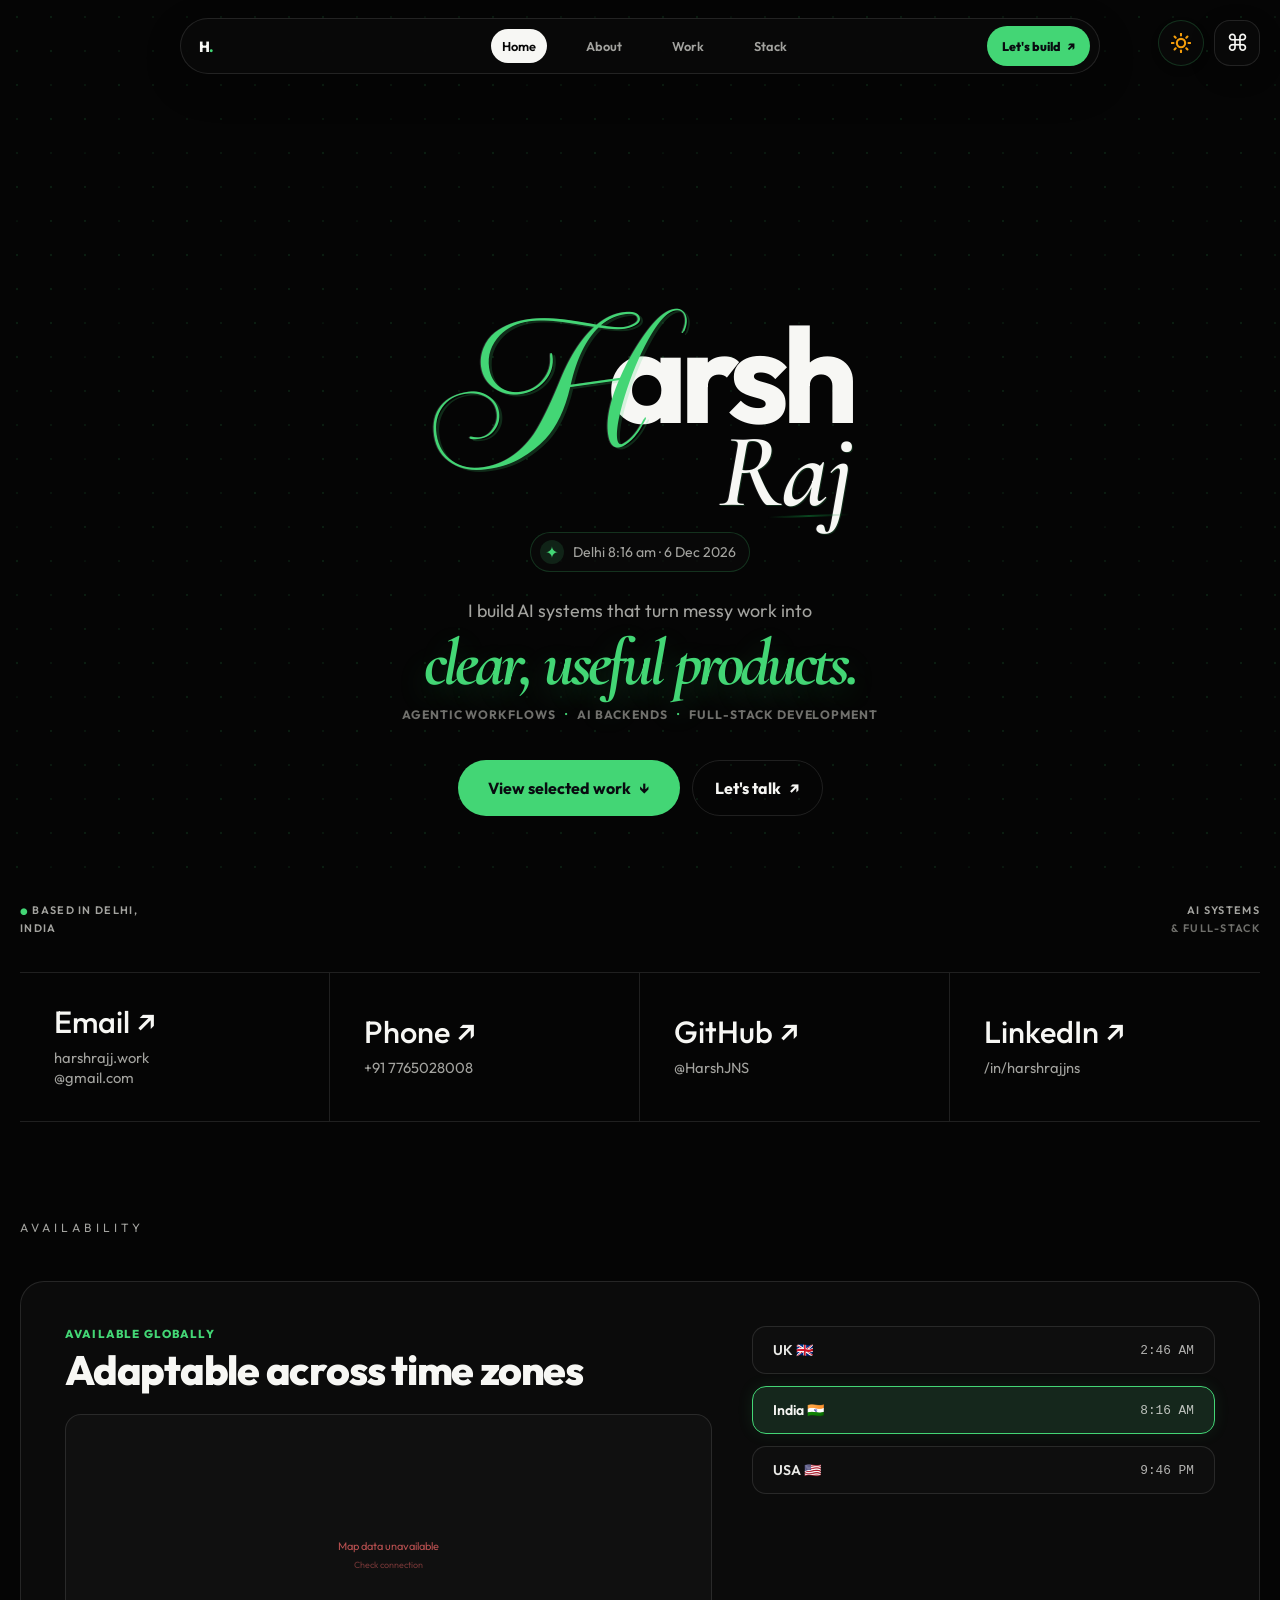
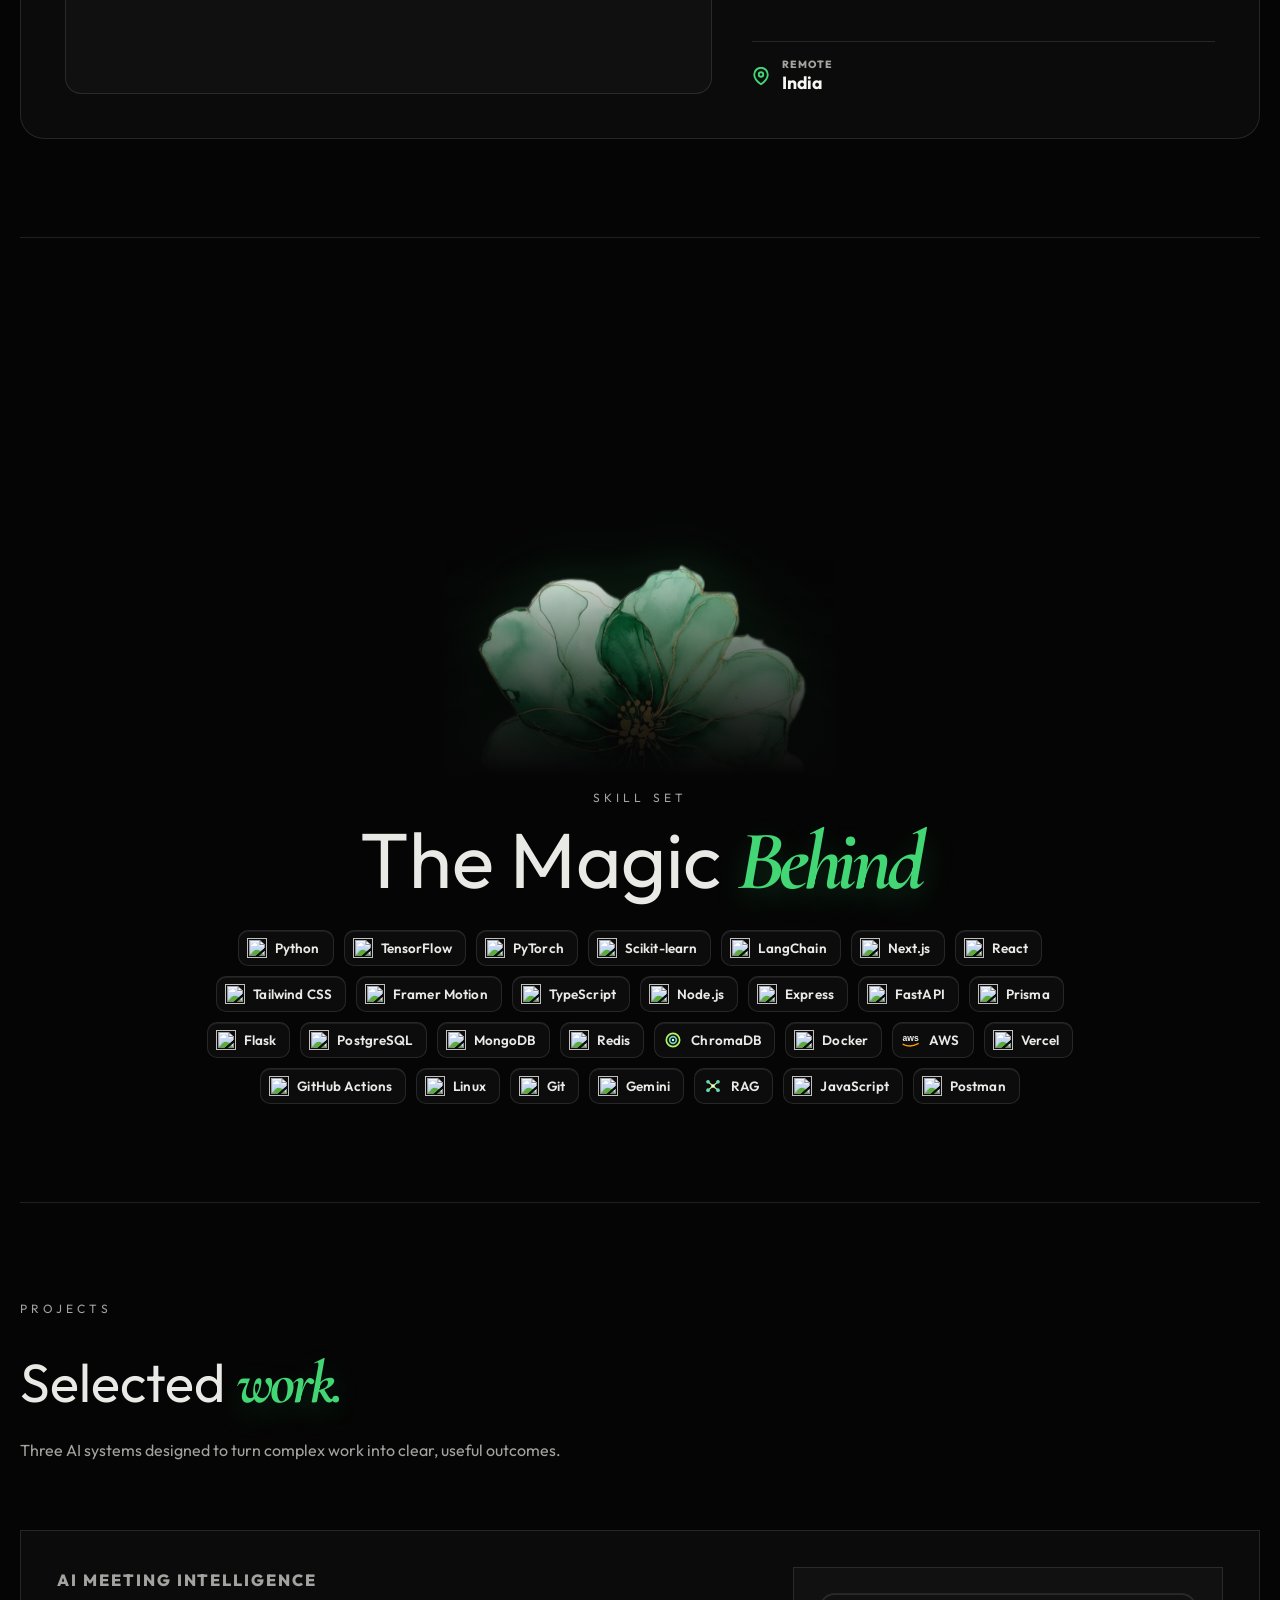
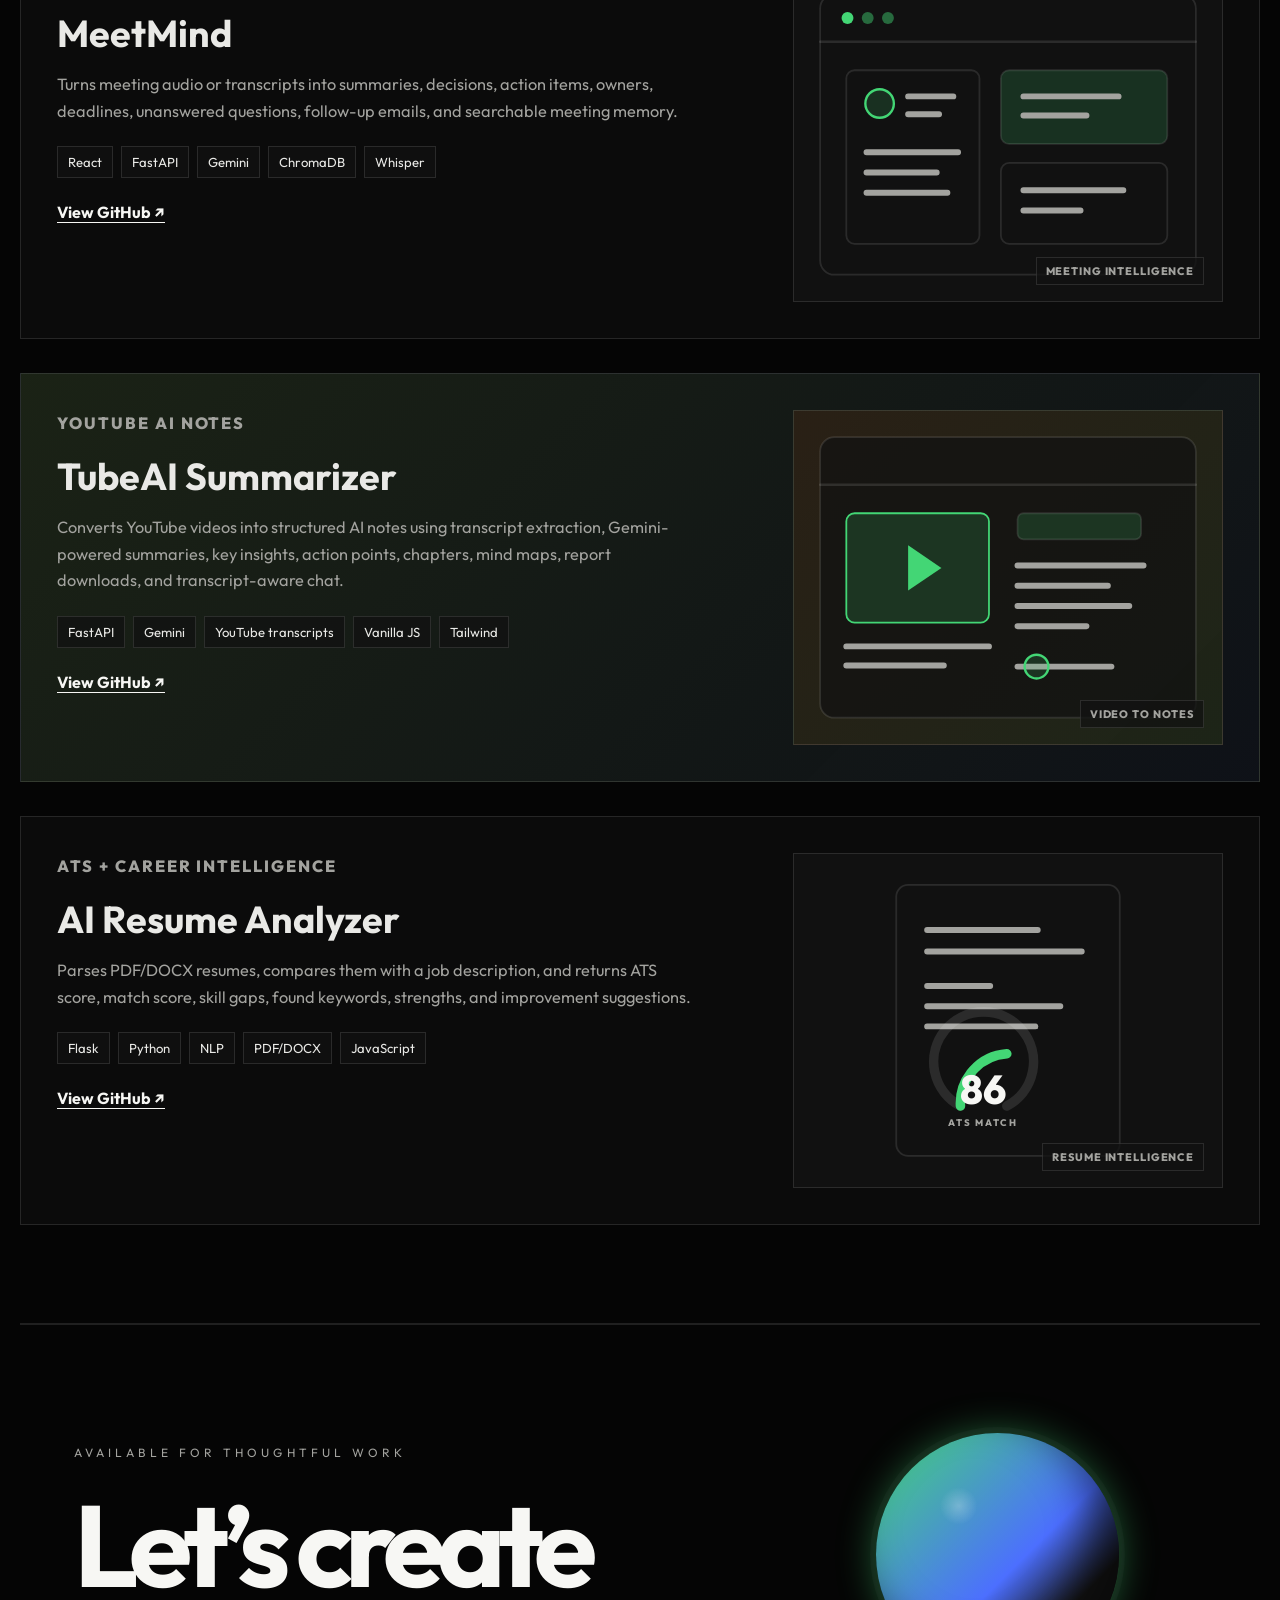
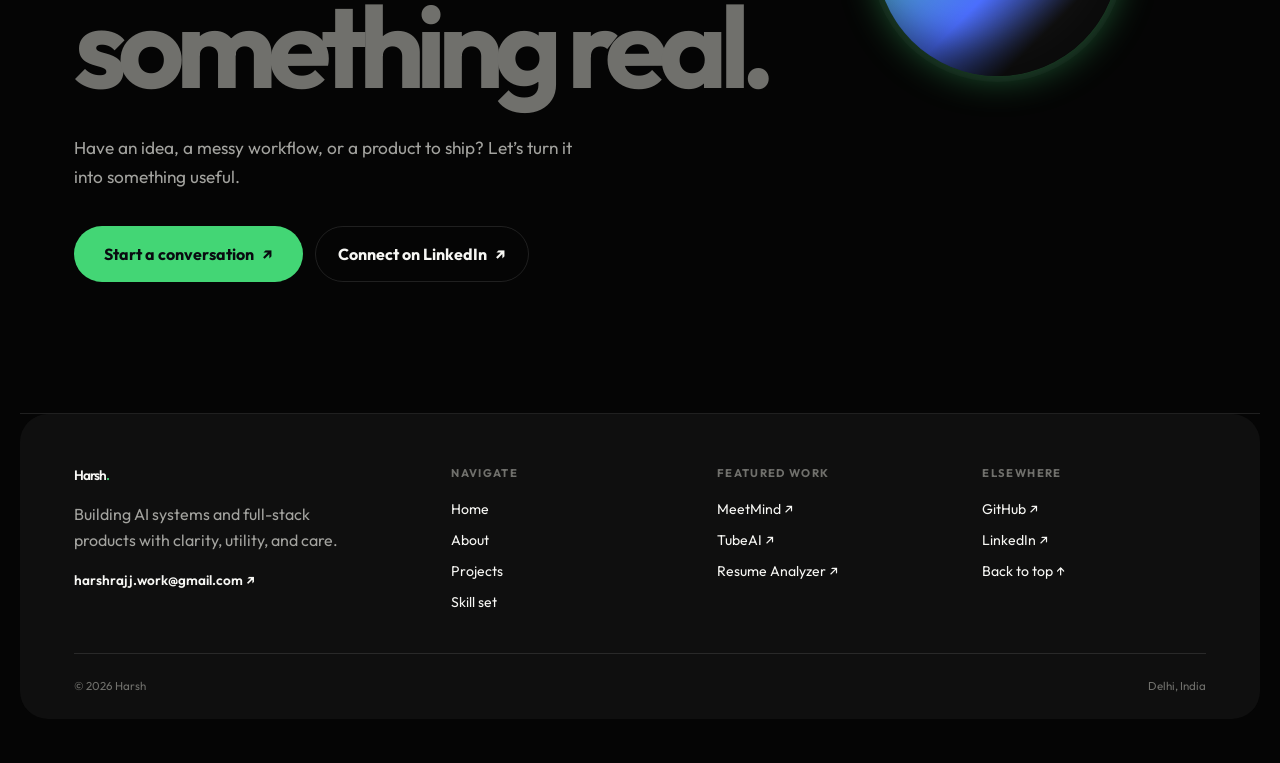
==== commit 9b95de99: "feat: restore last name Raj and position Delhi clock below the name mark" ====
--- a/index.html
+++ b/index.html
@@ -79,10 +79,11 @@
 
     <main class="site-shell" id="top">
       <header class="hero">
+        <div class="name-mark" aria-label="Harsh Raj">
+          <span class="first-name"><span class="calligraphy-h">H</span><span>arsh</span></span>
+          <strong class="last-name"><span>Raj</span></strong>
+        </div>
         <p class="meta-line"><span class="meta-icon" aria-hidden="true">✦</span><span id="clock">Delhi</span></p>
-        <div class="name-mark" aria-label="Harsh">
-          <span class="first-name"><span class="calligraphy-h">H</span><span>arsh</span></span>
-        </div>
         <p class="intro-copy">
           I build AI systems that turn messy work into<br />
           <span class="display-script">clear, useful products.</span>
--- a/styles.css
+++ b/styles.css
@@ -576,6 +576,7 @@
   color: var(--muted);
   font-size: 0.88rem;
   line-height: 1.5;
+  margin-bottom: 24px;
 }
 
 .meta-icon {
@@ -595,7 +596,7 @@
   display: inline-grid;
   justify-items: center;
   margin-top: clamp(96px, 16vh, 154px);
-  margin-bottom: 38px;
+  margin-bottom: 16px;
   color: var(--ink);
   line-height: 0.84;
 }
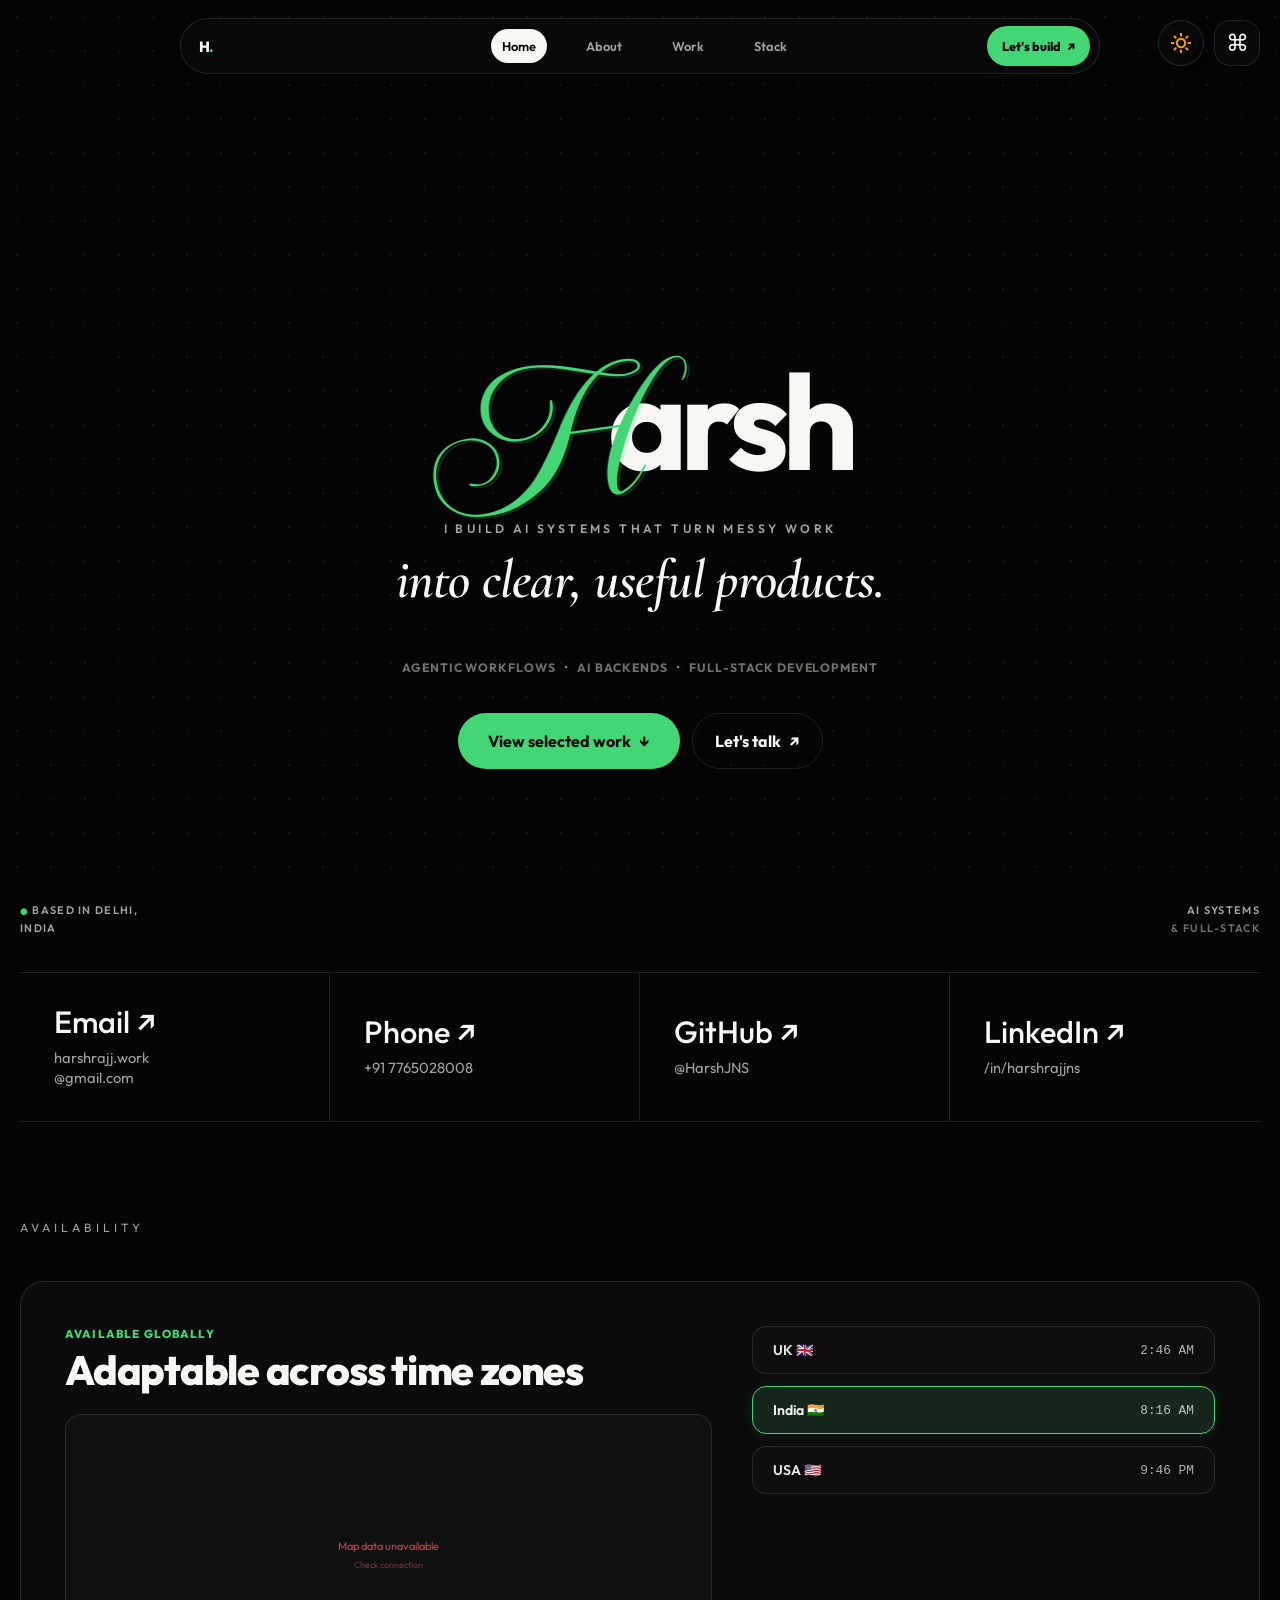
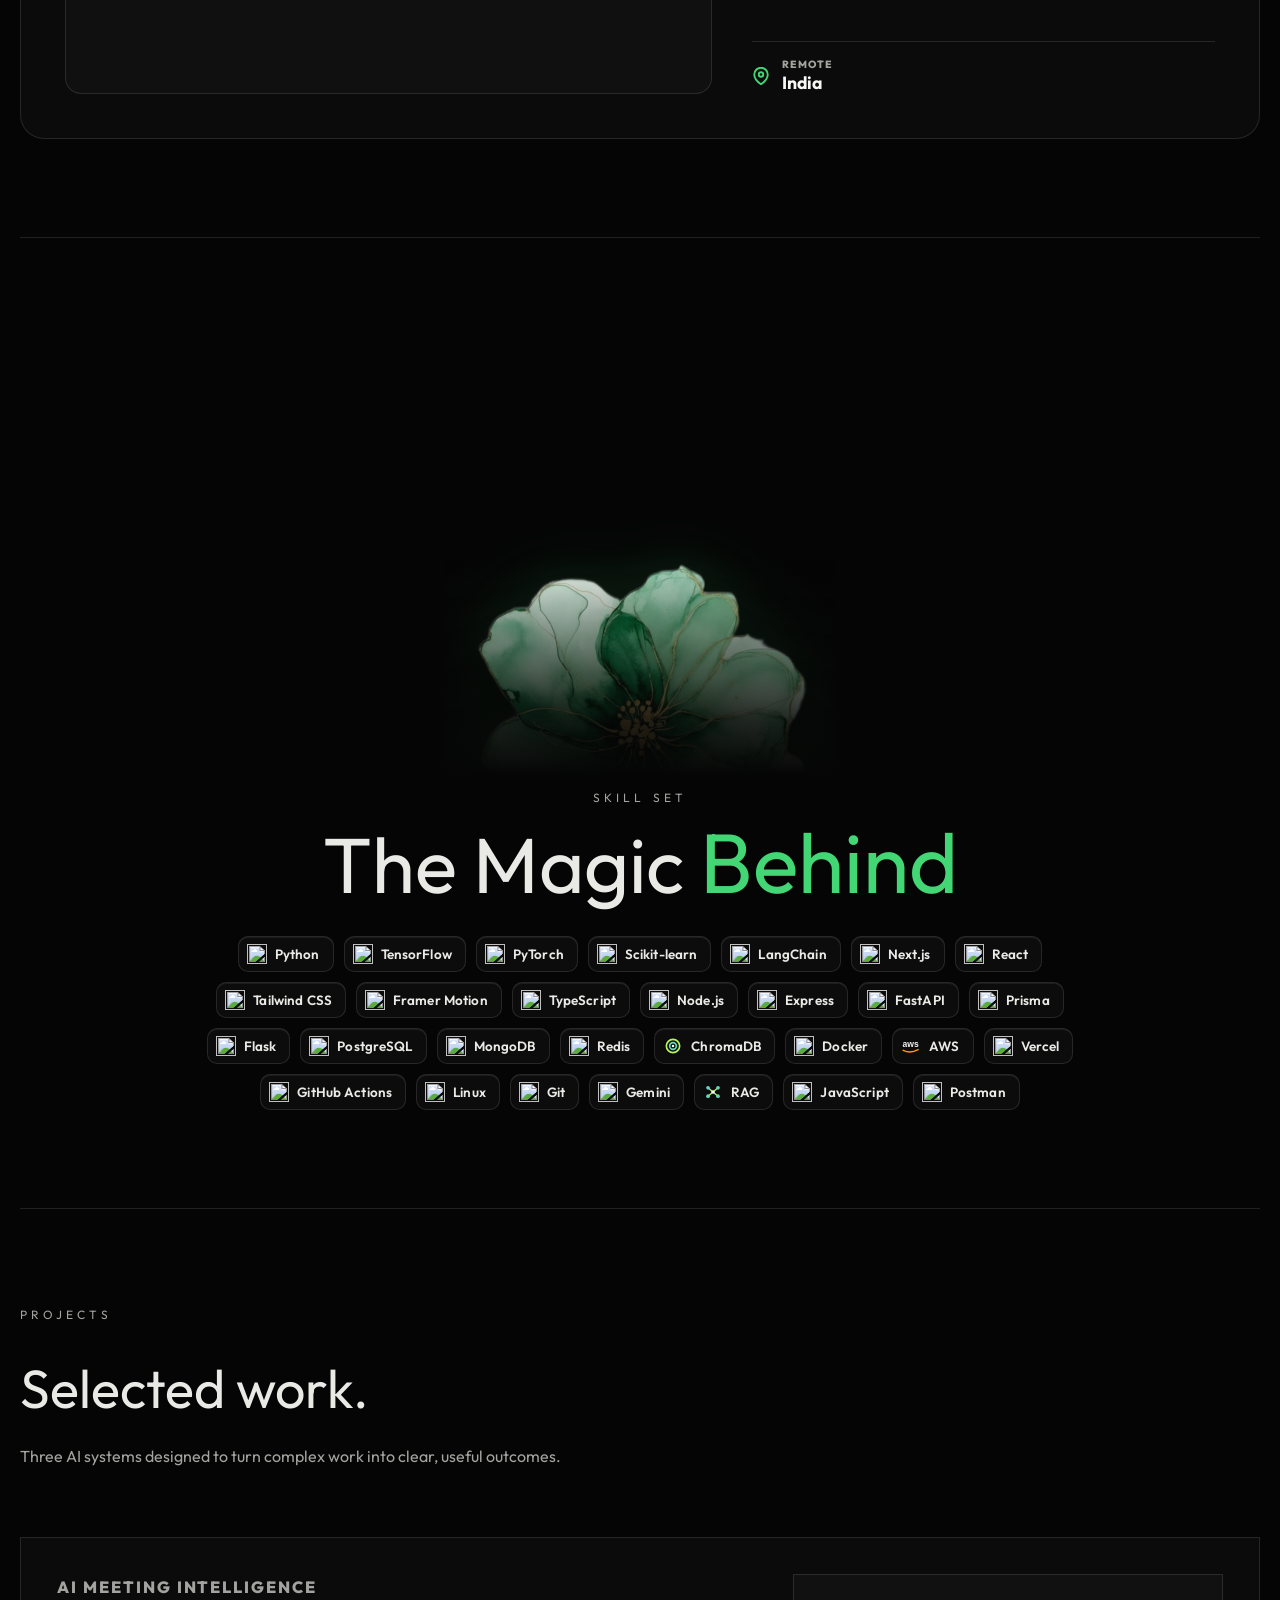
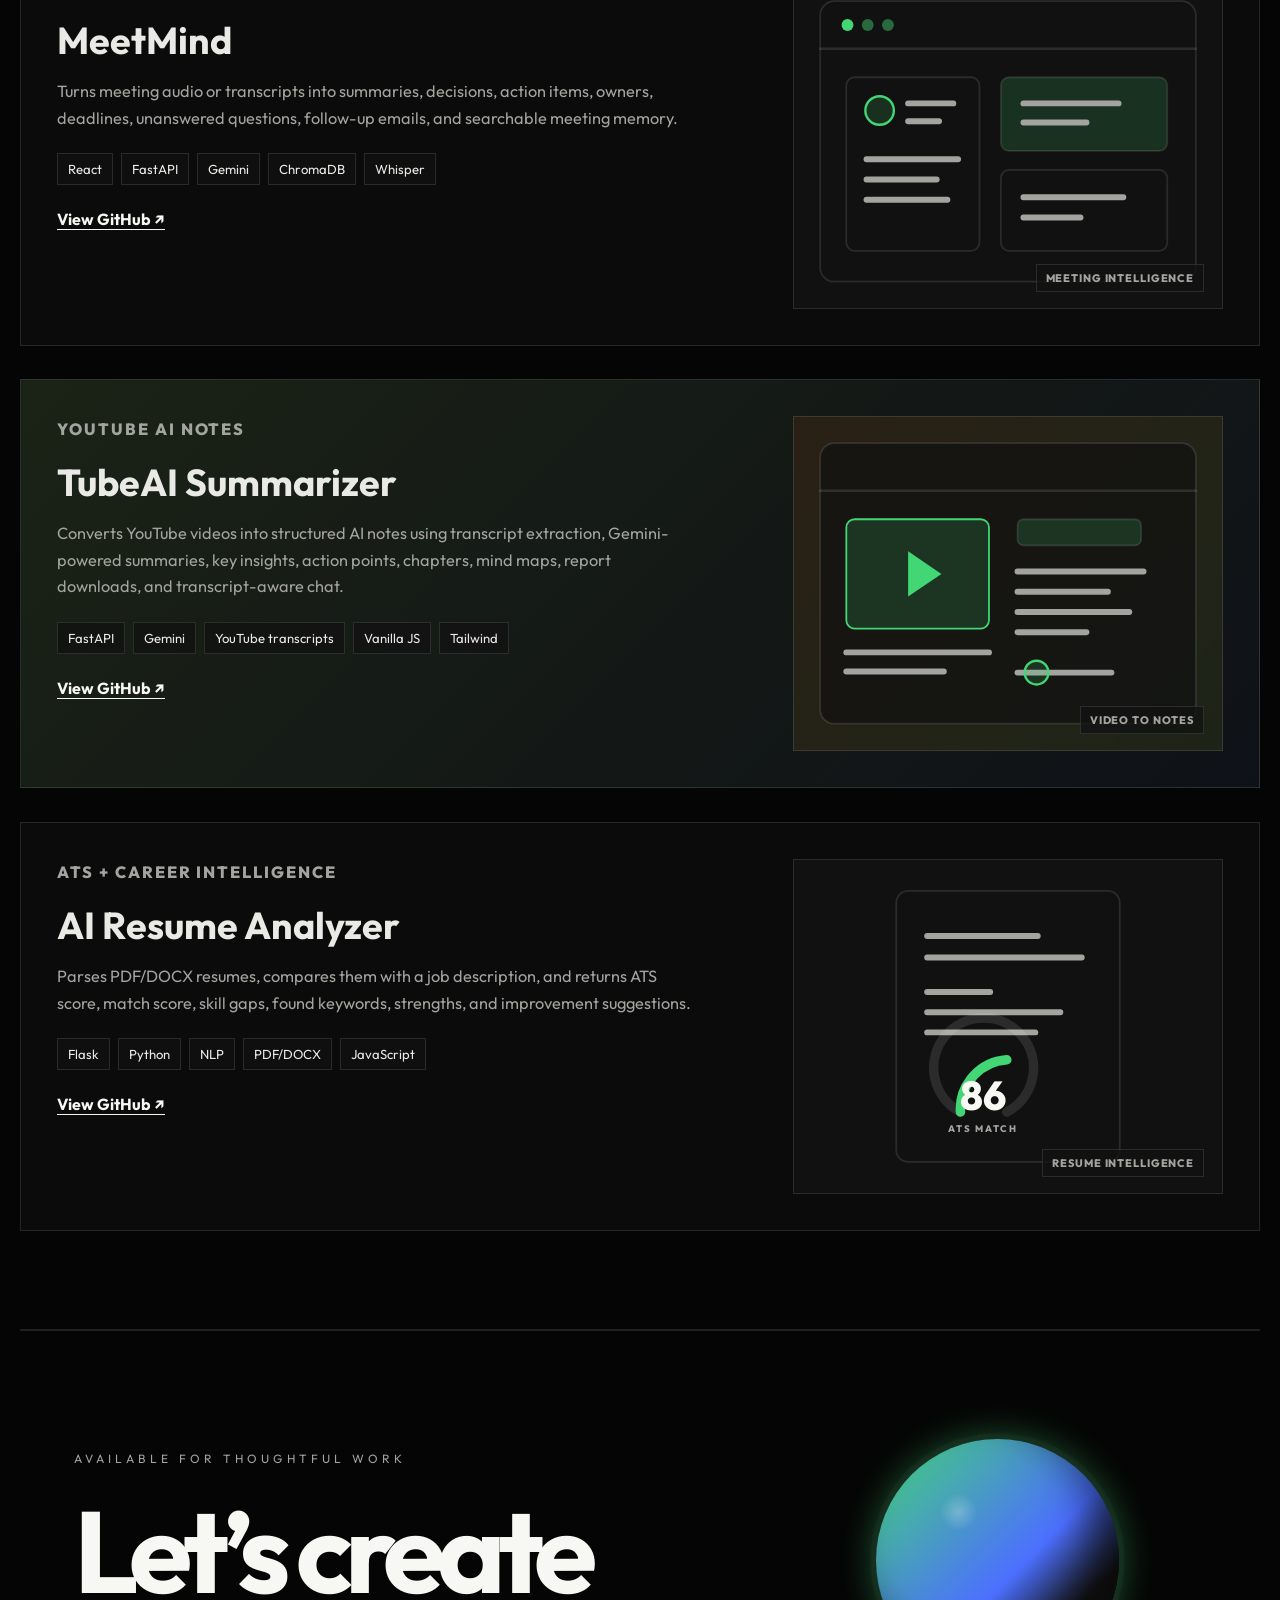
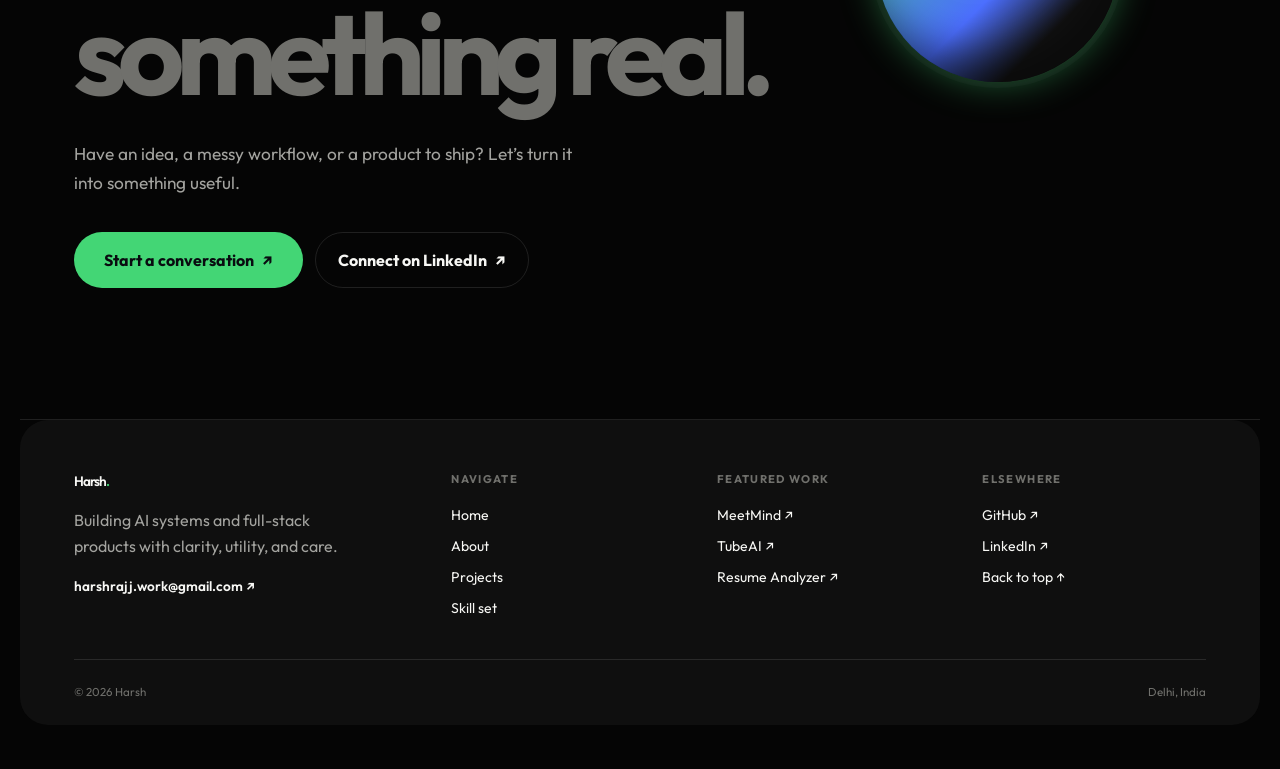
==== commit 79a87aaf: "feat: simplify name-mark to Harsh, remove clock meta pill, and redesign intro copy to kicker-title l" ====
--- a/index.html
+++ b/index.html
@@ -79,15 +79,13 @@
 
     <main class="site-shell" id="top">
       <header class="hero">
-        <div class="name-mark" aria-label="Harsh Raj">
+        <div class="name-mark" aria-label="Harsh">
           <span class="first-name"><span class="calligraphy-h">H</span><span>arsh</span></span>
-          <strong class="last-name"><span>Raj</span></strong>
-        </div>
-        <p class="meta-line"><span class="meta-icon" aria-hidden="true">✦</span><span id="clock">Delhi</span></p>
-        <p class="intro-copy">
-          I build AI systems that turn messy work into<br />
-          <span class="display-script">clear, useful products.</span>
-        </p>
+        </div>
+        <div class="hero-intro">
+          <p class="intro-kicker">I build AI systems that turn messy work</p>
+          <p class="intro-title">into clear, useful products.</p>
+        </div>
         <p class="hero-context">Agentic workflows <span>·</span> AI backends <span>·</span> Full-stack development</p>
         <div class="hero-actions">
           <a class="primary-link" href="#projects">View selected work <span aria-hidden="true">↓</span></a>
--- a/styles.css
+++ b/styles.css
@@ -596,7 +596,7 @@
   display: inline-grid;
   justify-items: center;
   margin-top: clamp(96px, 16vh, 154px);
-  margin-bottom: 16px;
+  margin-bottom: 42px;
   color: var(--ink);
   line-height: 0.84;
 }
@@ -668,28 +668,34 @@
   transform: translateY(0);
 }
 
-.intro-copy {
-  max-width: 640px;
+.hero-intro {
+  display: flex;
+  flex-direction: column;
+  align-items: center;
+  gap: 14px;
+  margin-bottom: 34px;
+  max-width: 800px;
+}
+
+.intro-kicker {
   color: var(--muted);
-  font-size: clamp(1.08rem, 1.8vw, 1.32rem);
-  line-height: 1.65;
-}
-
-.display-script {
-  display: inline-block;
-  color: var(--accent-color);
+  font-size: 0.76rem;
+  font-weight: 600;
+  letter-spacing: 0.28em;
+  text-transform: uppercase;
+  line-height: 1.4;
+  text-align: center;
+}
+
+.intro-title {
+  color: var(--ink);
   font-family: "Cormorant Garamond", Georgia, serif;
-  font-size: 1.13em;
+  font-size: clamp(2.1rem, 4.4vw, 3.4rem);
   font-style: italic;
-  font-weight: 700;
-  letter-spacing: -0.06em;
-  line-height: 0.86;
-  text-shadow: 0 10px 30px color-mix(in srgb, var(--accent-color) 24%, transparent);
-}
-
-.intro-copy .display-script {
-  margin-top: 8px;
-  font-size: clamp(2.7rem, 5.2vw, 4.55rem);
+  font-weight: 600;
+  letter-spacing: -0.015em;
+  line-height: 1.1;
+  text-align: center;
 }
 
 .hero-corners {
@@ -1758,9 +1764,8 @@
     font-size: clamp(6rem, 8.2vw, 8.8rem);
   }
 
-  .intro-copy {
+  .hero-intro {
     max-width: 760px;
-    font-size: 1.12rem;
   }
 
   .top-links a {
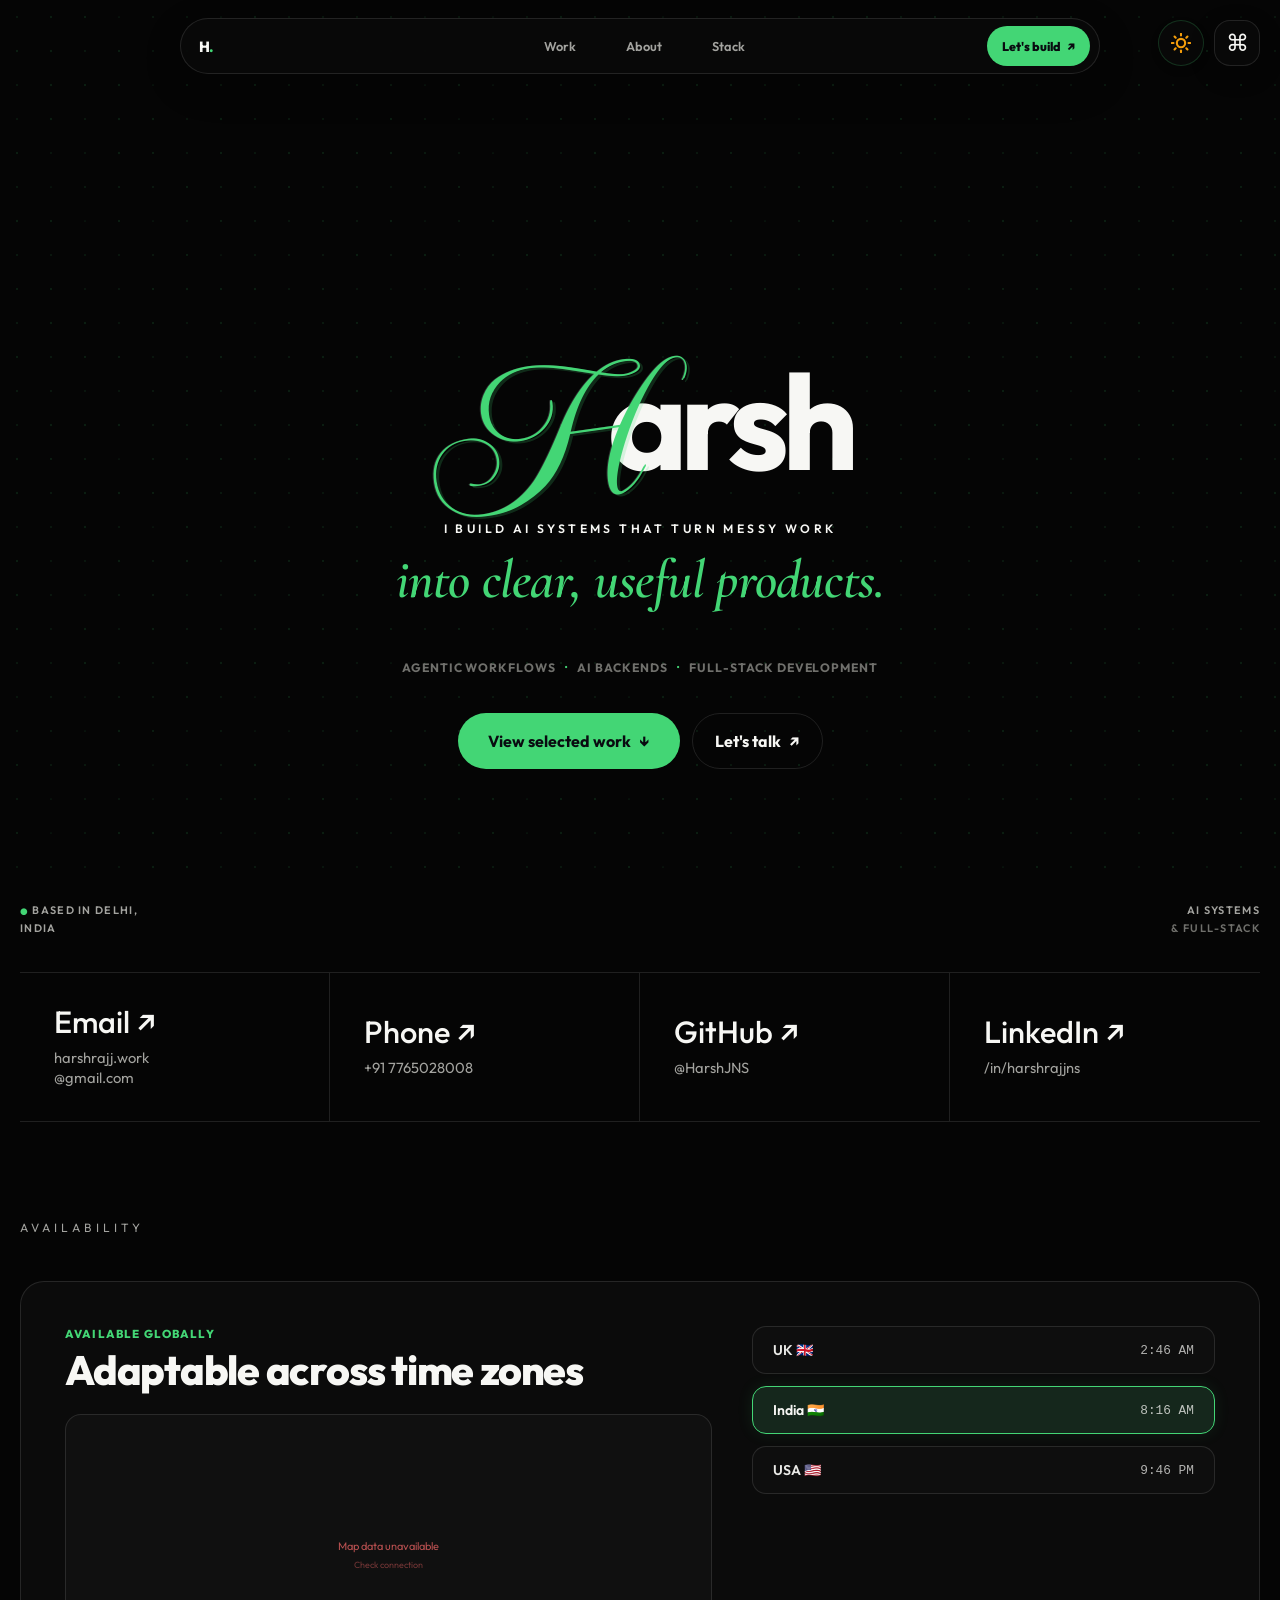
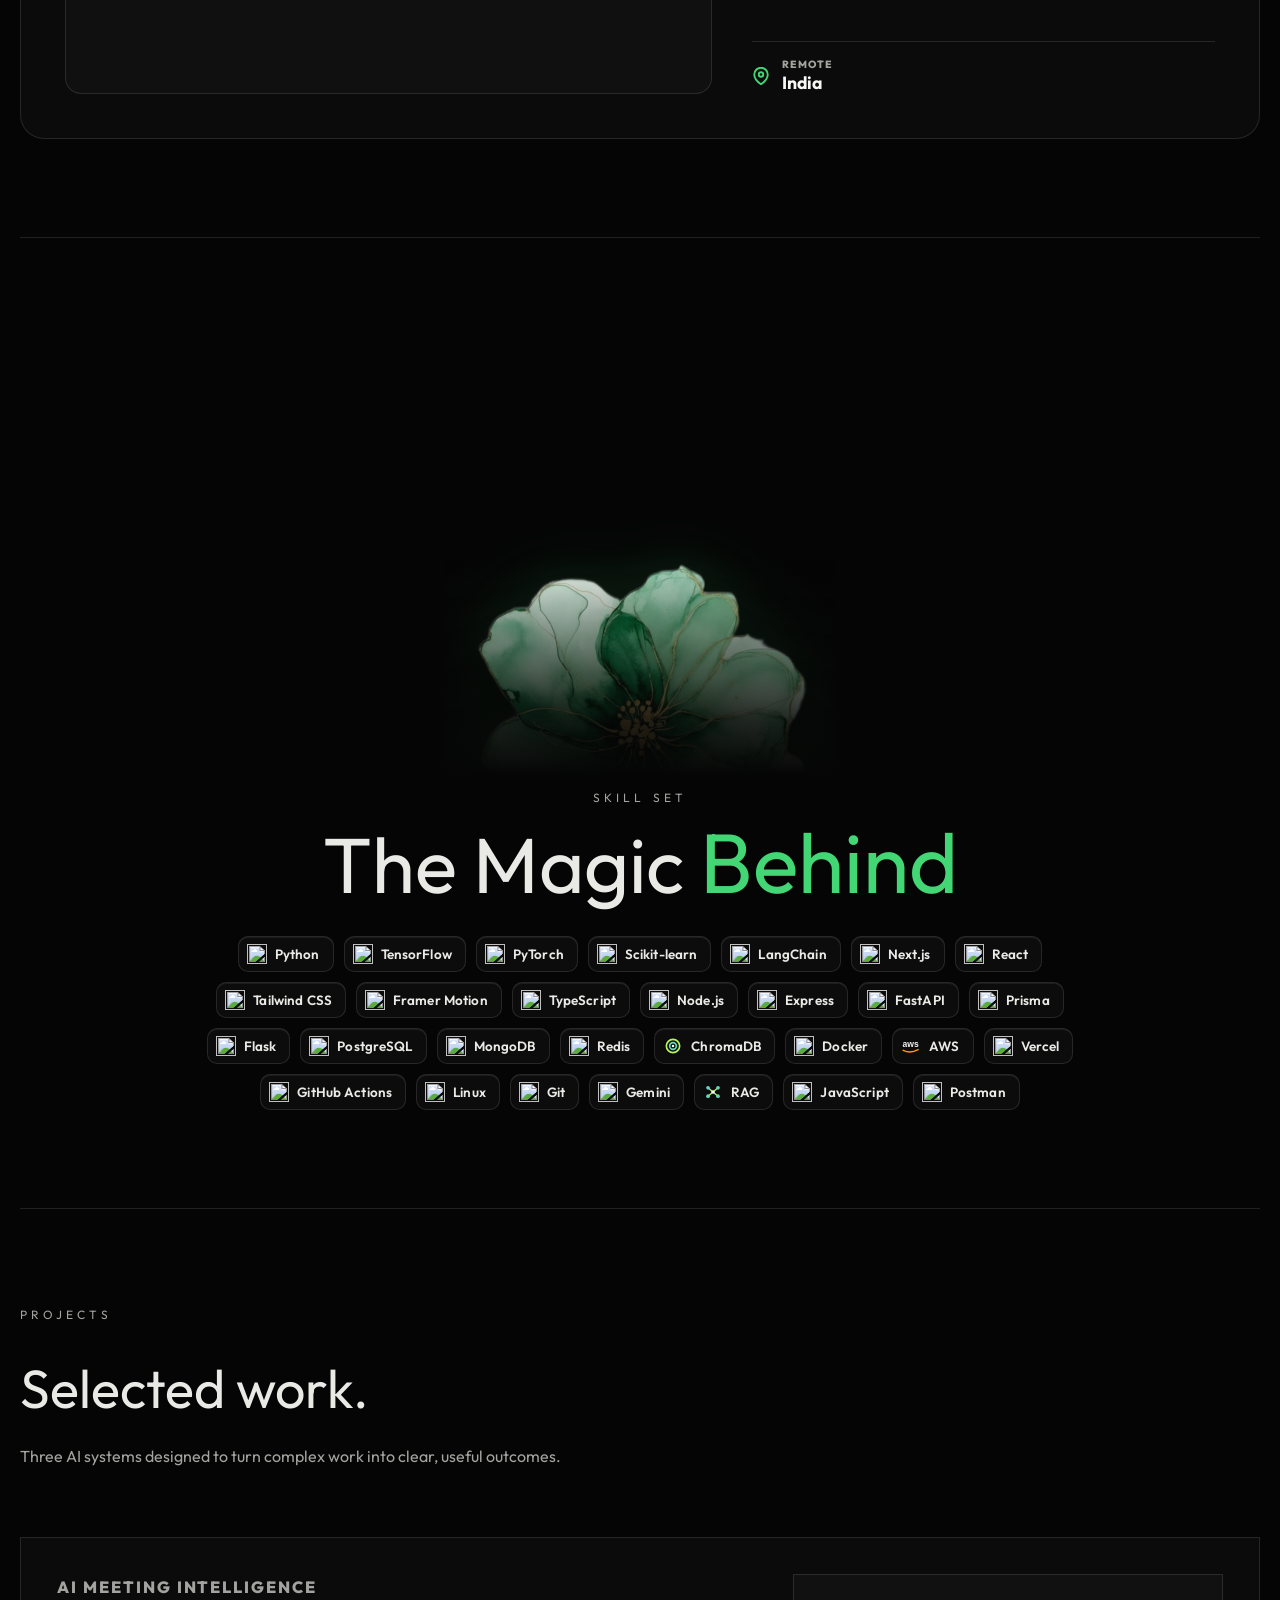
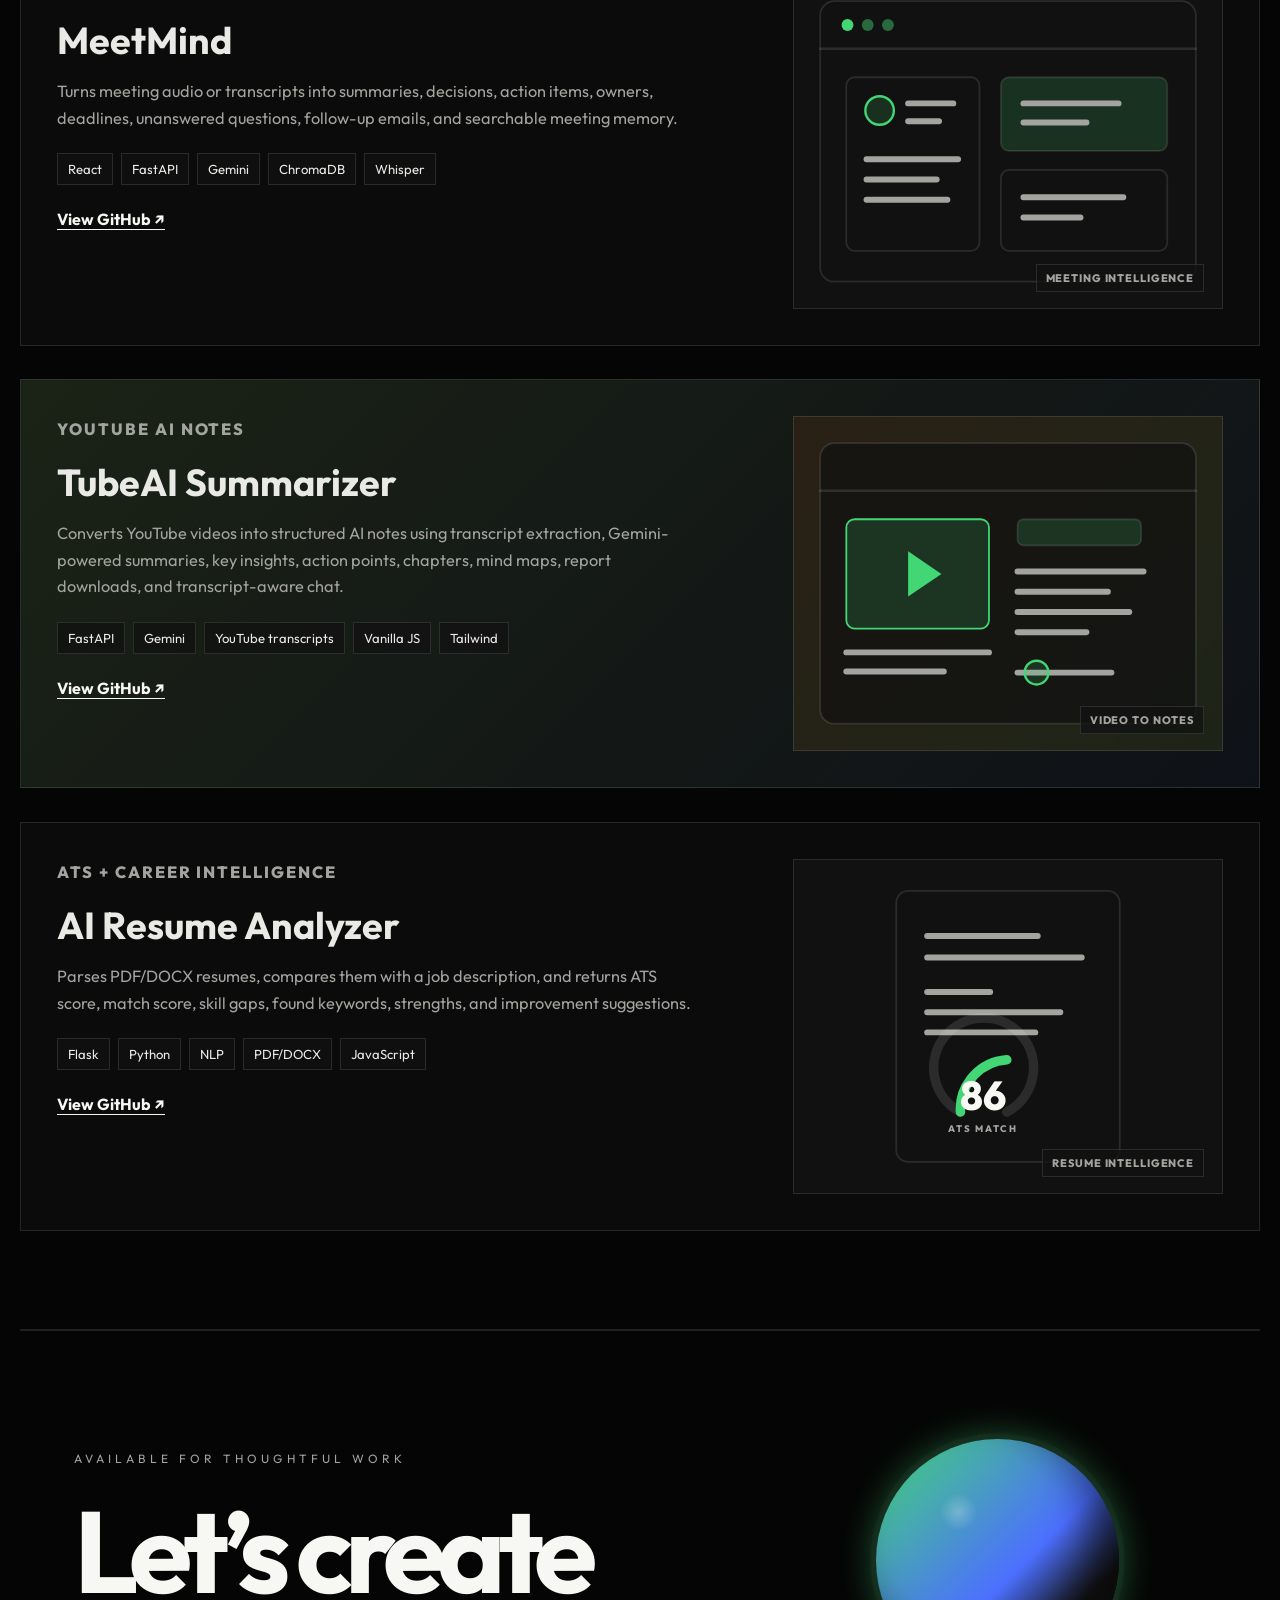
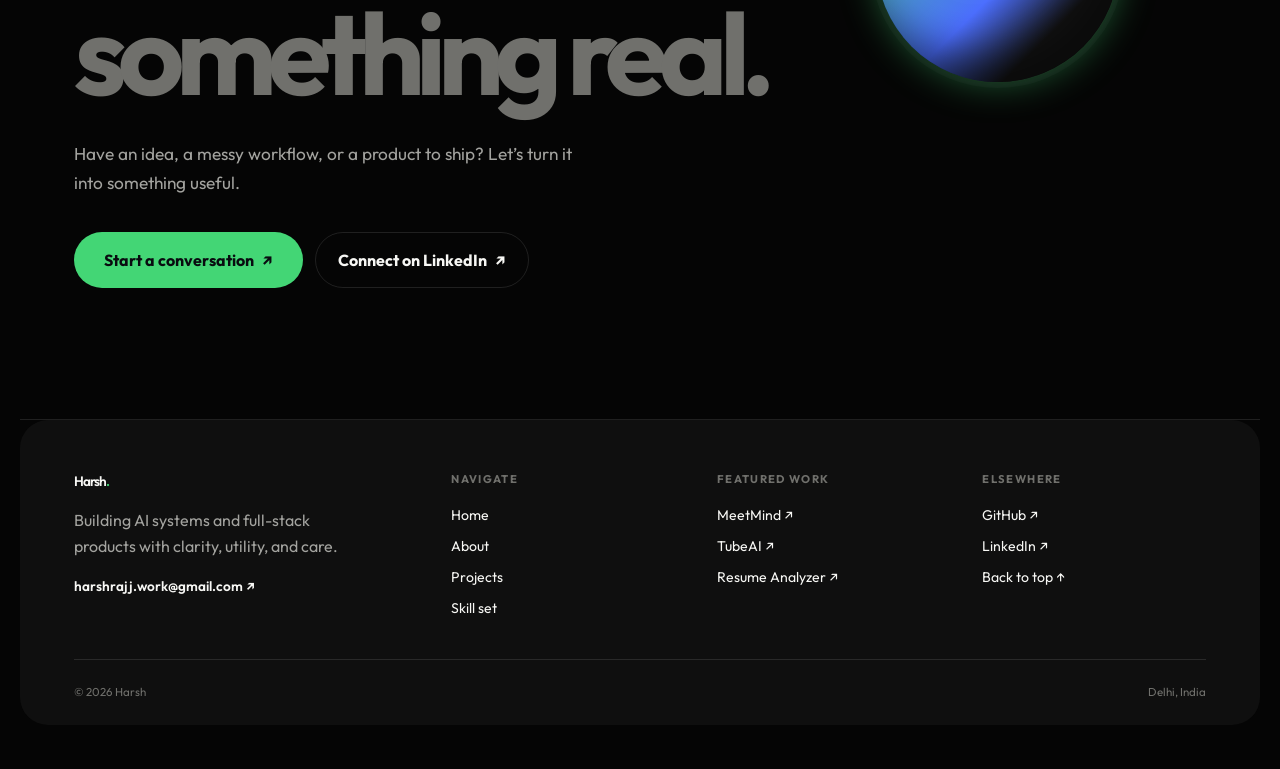
==== commit 76ac3c72: "feat: restore anchor navigation, remove subpages, turn intro kicker white and title green" ====
--- a/index.html
+++ b/index.html
@@ -56,10 +56,10 @@
         </div>
         <p class="command-label">Navigate</p>
         <nav class="command-list" aria-label="Quick navigation">
-          <a class="command-item" href="index.html" data-command="home start top"><span>⌂</span><b>Home<small>Back to the beginning</small></b><em>↵</em></a>
-          <a class="command-item" href="about.html" data-command="about experience"><span>◉</span><b>About<small>My background and focus</small></b></a>
-          <a class="command-item" href="projects.html" data-command="work projects meetmind tubeai resume"><span>▣</span><b>Projects<small>View selected work</small></b></a>
-          <a class="command-item" href="stack.html" data-command="skills stack mern docker kubernetes"><span>✦</span><b>Skill set<small>Tools and technologies</small></b></a>
+          <a class="command-item" href="#top" data-command="home start top"><span>⌂</span><b>Home<small>Back to the beginning</small></b><em>↵</em></a>
+          <a class="command-item" href="#experience" data-command="about experience"><span>◉</span><b>About<small>My background and focus</small></b></a>
+          <a class="command-item" href="#projects" data-command="work projects meetmind tubeai resume"><span>▣</span><b>Projects<small>View selected work</small></b></a>
+          <a class="command-item" href="#expertise" data-command="skills stack mern docker kubernetes"><span>✦</span><b>Skill set<small>Tools and technologies</small></b></a>
           <a class="command-item" href="#ask" data-command="contact talk email hire"><span>↗</span><b>Let's talk<small>Start a conversation</small></b></a>
         </nav>
         <div class="command-footer"><span>↑ ↓ Navigate</span><span>↵ Open</span><span>⌘K Toggle</span></div>
@@ -67,12 +67,11 @@
     </div>
 
     <nav class="site-nav" aria-label="Primary navigation">
-      <a class="nav-brand" href="index.html" aria-label="Harsh home">H<span>.</span></a>
+      <a class="nav-brand" href="#top" aria-label="Harsh home">H<span>.</span></a>
       <div class="nav-links">
-        <a class="is-current" href="index.html">Home</a>
-        <a href="about.html">About</a>
-        <a href="projects.html">Work</a>
-        <a href="stack.html">Stack</a>
+        <a href="#projects">Work</a>
+        <a href="#experience">About</a>
+        <a href="#expertise">Stack</a>
       </div>
       <a class="nav-cta" href="#ask">Let's build <span aria-hidden="true">↗</span></a>
     </nav>
--- a/styles.css
+++ b/styles.css
@@ -678,7 +678,7 @@
 }
 
 .intro-kicker {
-  color: var(--muted);
+  color: var(--ink);
   font-size: 0.76rem;
   font-weight: 600;
   letter-spacing: 0.28em;
@@ -688,7 +688,7 @@
 }
 
 .intro-title {
-  color: var(--ink);
+  color: var(--accent-color);
   font-family: "Cormorant Garamond", Georgia, serif;
   font-size: clamp(2.1rem, 4.4vw, 3.4rem);
   font-style: italic;
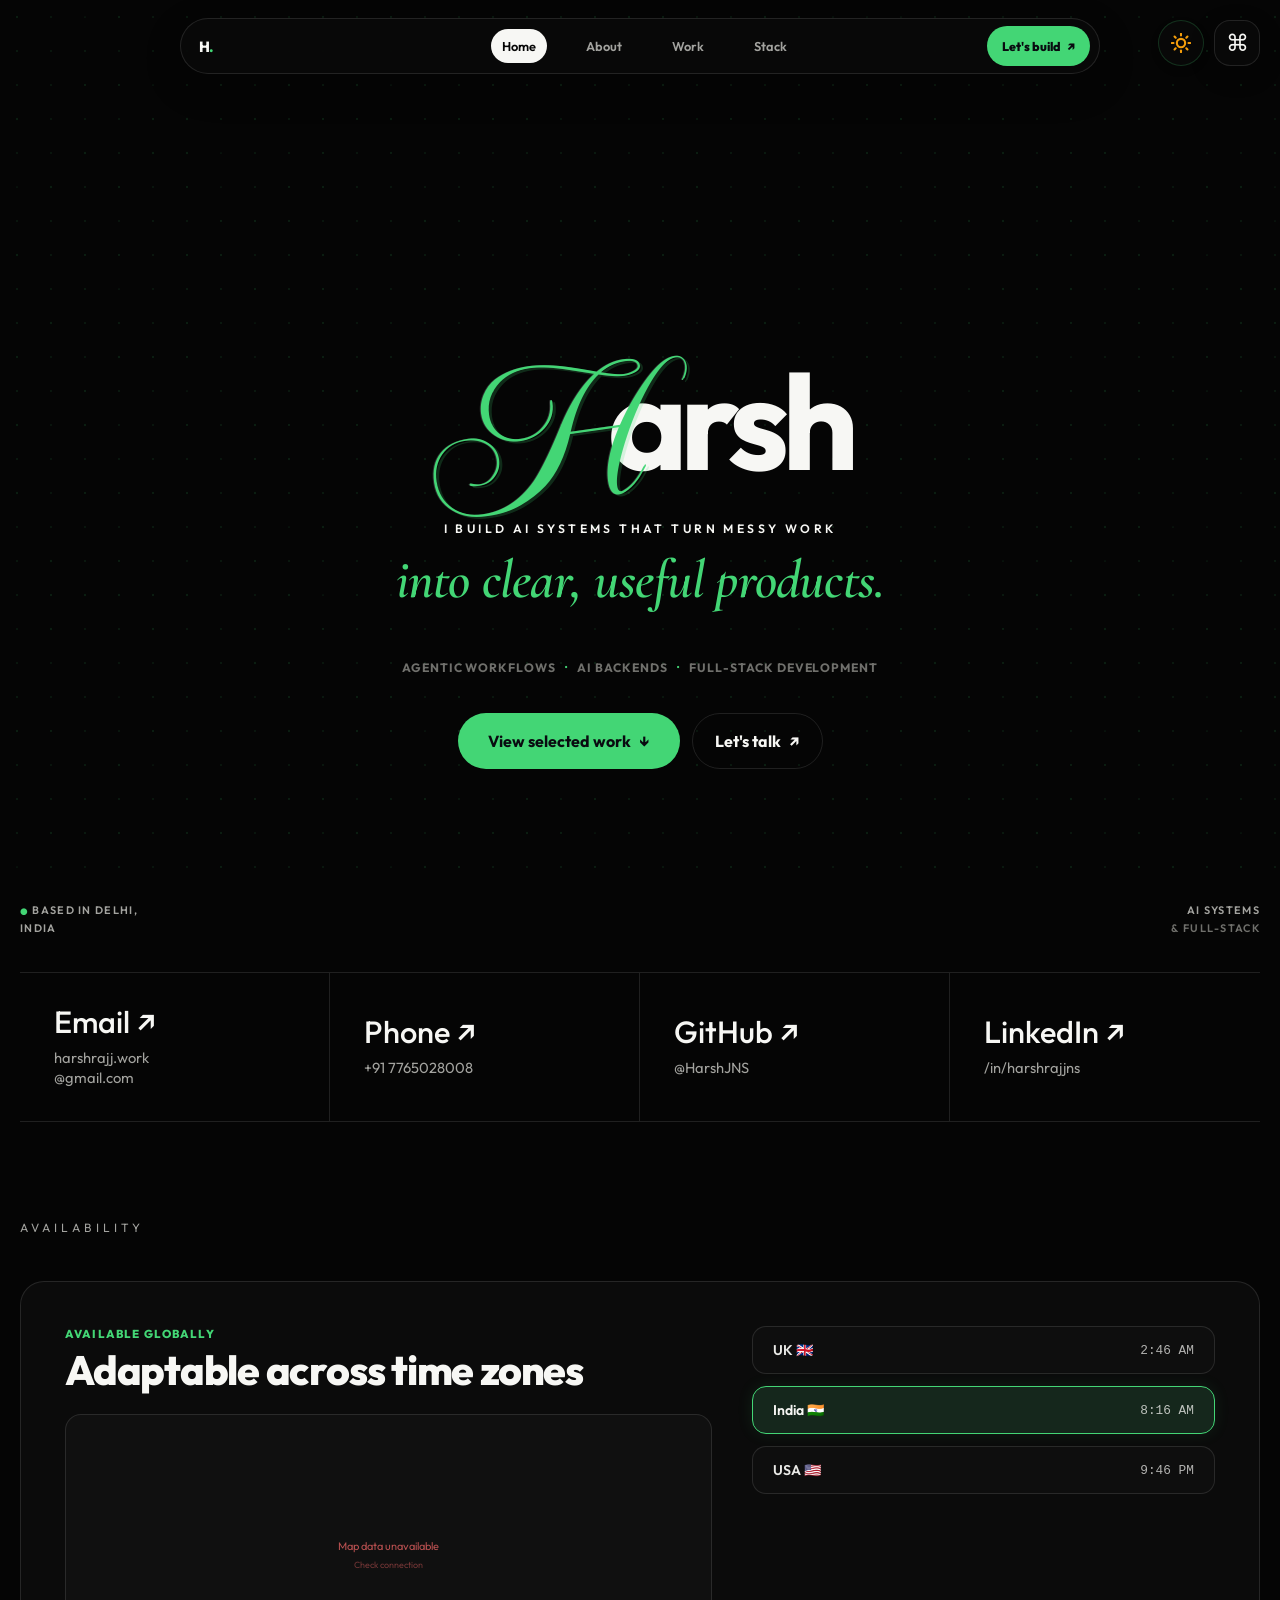
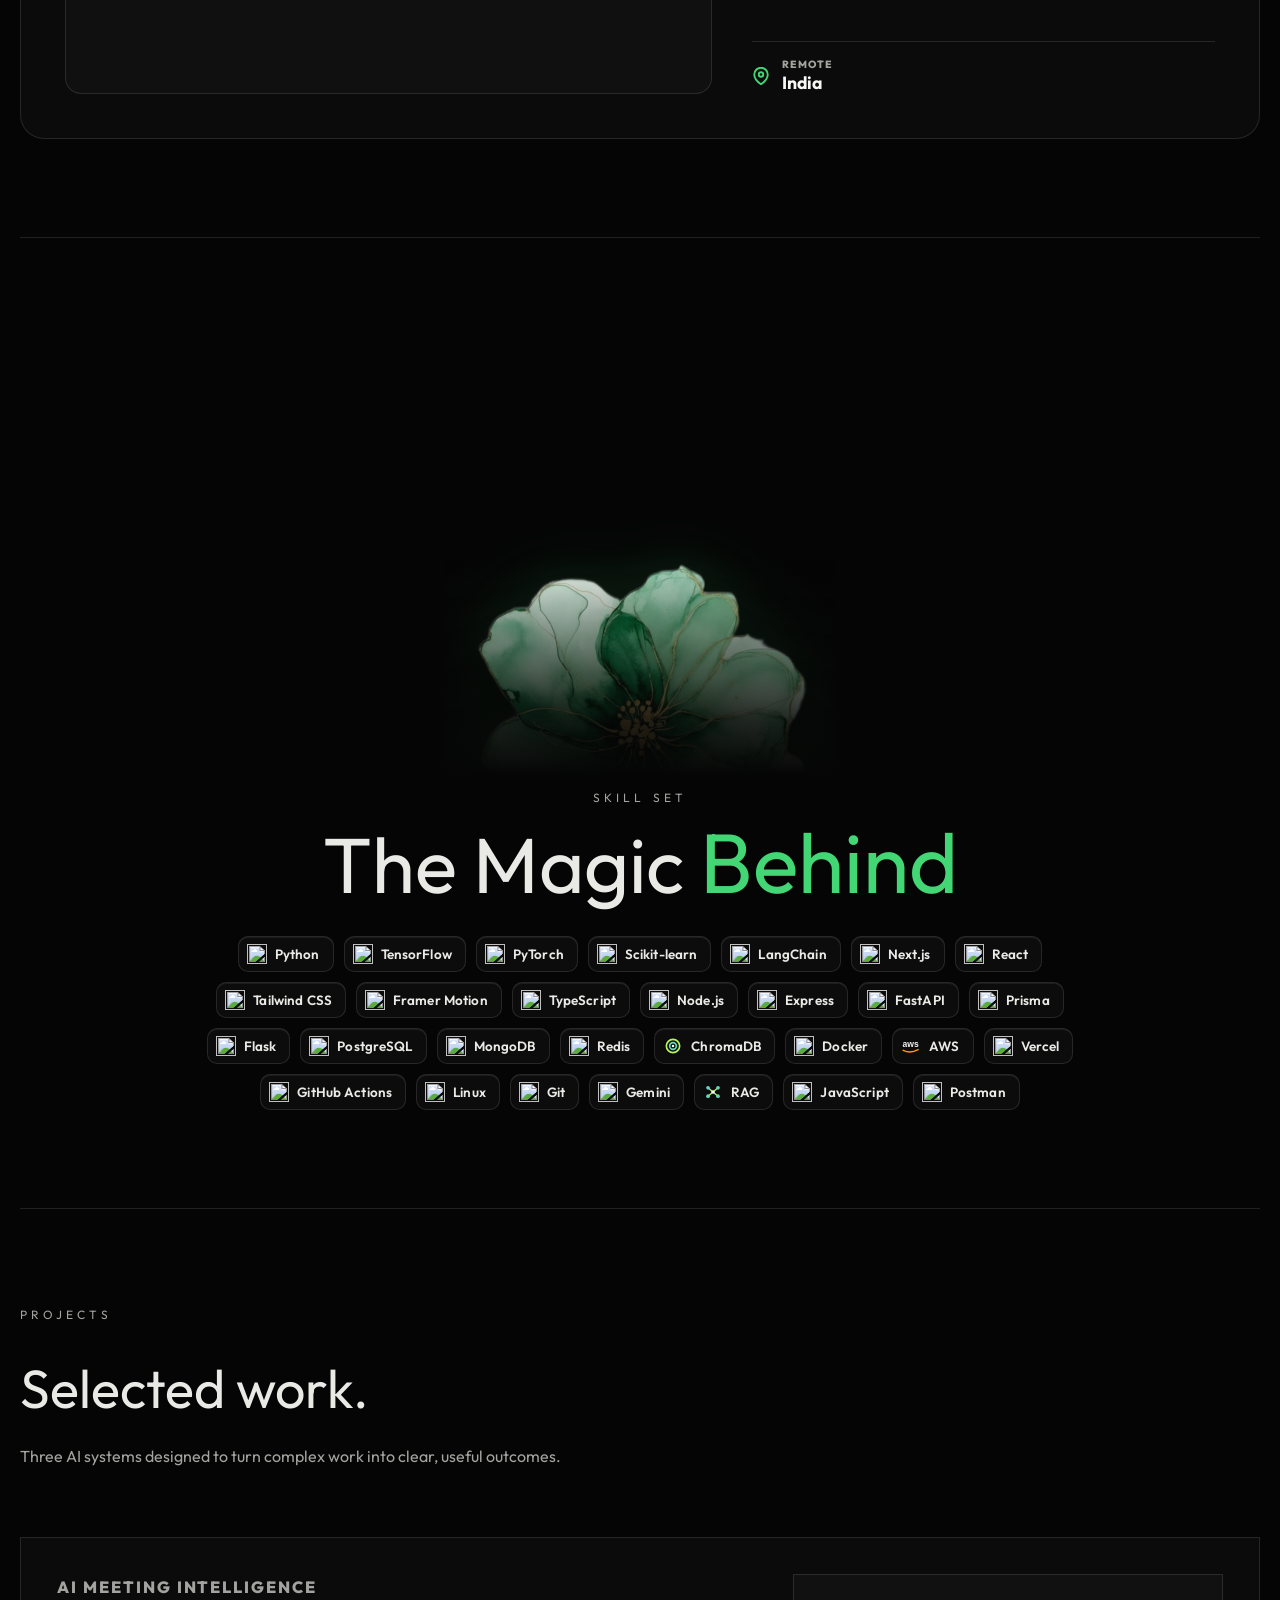
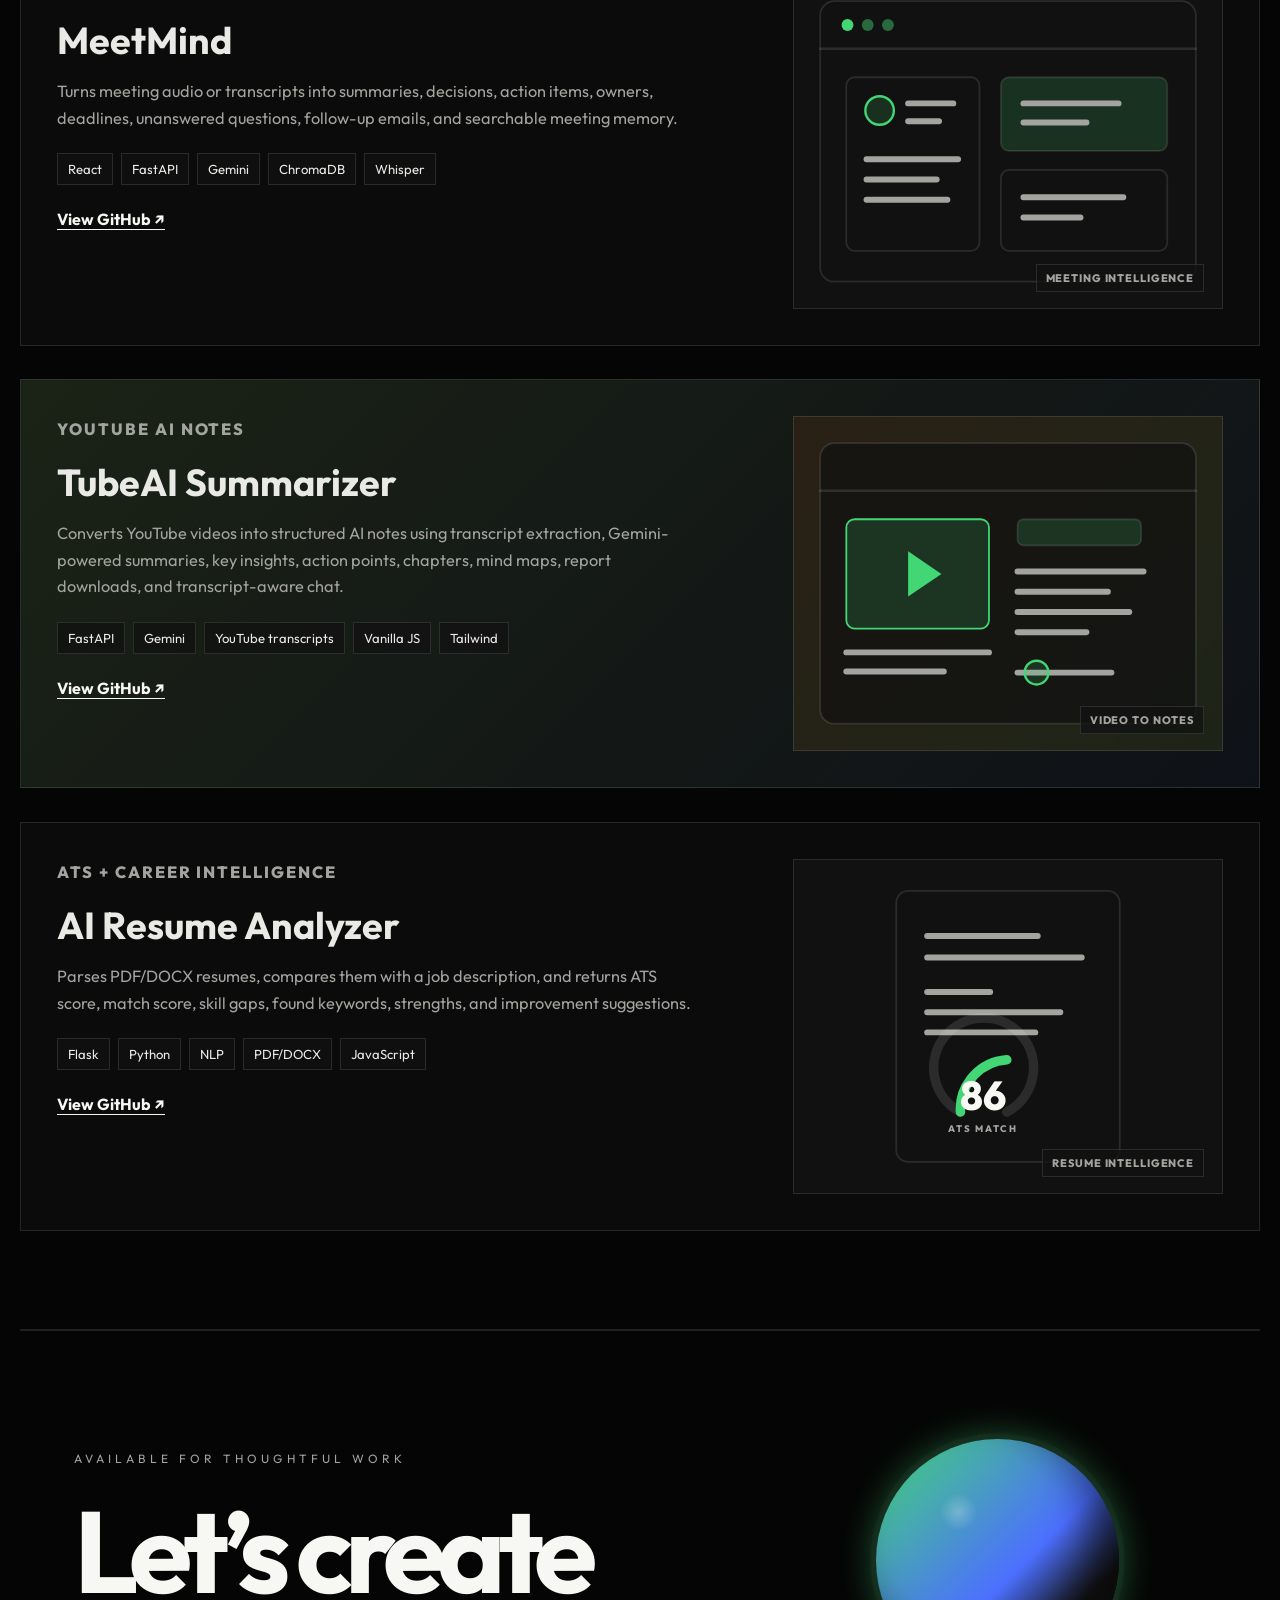
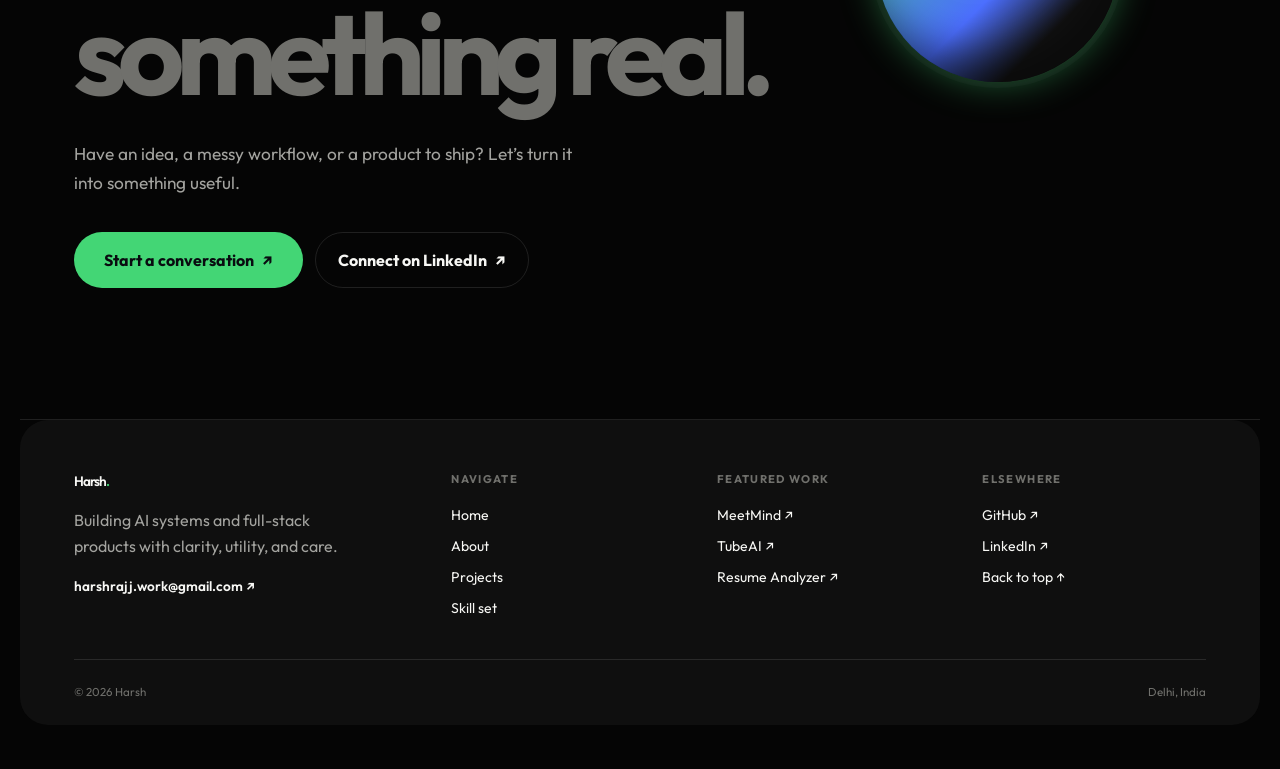
==== commit 19165c5e: "feat: restore subpages and subpage navigation links in index.html" ====
--- a/index.html
+++ b/index.html
@@ -56,10 +56,10 @@
         </div>
         <p class="command-label">Navigate</p>
         <nav class="command-list" aria-label="Quick navigation">
-          <a class="command-item" href="#top" data-command="home start top"><span>⌂</span><b>Home<small>Back to the beginning</small></b><em>↵</em></a>
-          <a class="command-item" href="#experience" data-command="about experience"><span>◉</span><b>About<small>My background and focus</small></b></a>
-          <a class="command-item" href="#projects" data-command="work projects meetmind tubeai resume"><span>▣</span><b>Projects<small>View selected work</small></b></a>
-          <a class="command-item" href="#expertise" data-command="skills stack mern docker kubernetes"><span>✦</span><b>Skill set<small>Tools and technologies</small></b></a>
+          <a class="command-item" href="index.html" data-command="home start top"><span>⌂</span><b>Home<small>Back to the beginning</small></b><em>↵</em></a>
+          <a class="command-item" href="about.html" data-command="about experience"><span>◉</span><b>About<small>My background and focus</small></b></a>
+          <a class="command-item" href="projects.html" data-command="work projects meetmind tubeai resume"><span>▣</span><b>Projects<small>View selected work</small></b></a>
+          <a class="command-item" href="stack.html" data-command="skills stack mern docker kubernetes"><span>✦</span><b>Skill set<small>Tools and technologies</small></b></a>
           <a class="command-item" href="#ask" data-command="contact talk email hire"><span>↗</span><b>Let's talk<small>Start a conversation</small></b></a>
         </nav>
         <div class="command-footer"><span>↑ ↓ Navigate</span><span>↵ Open</span><span>⌘K Toggle</span></div>
@@ -67,11 +67,12 @@
     </div>
 
     <nav class="site-nav" aria-label="Primary navigation">
-      <a class="nav-brand" href="#top" aria-label="Harsh home">H<span>.</span></a>
+      <a class="nav-brand" href="index.html" aria-label="Harsh home">H<span>.</span></a>
       <div class="nav-links">
-        <a href="#projects">Work</a>
-        <a href="#experience">About</a>
-        <a href="#expertise">Stack</a>
+        <a class="is-current" href="index.html">Home</a>
+        <a href="about.html">About</a>
+        <a href="projects.html">Work</a>
+        <a href="stack.html">Stack</a>
       </div>
       <a class="nav-cta" href="#ask">Let's build <span aria-hidden="true">↗</span></a>
     </nav>
